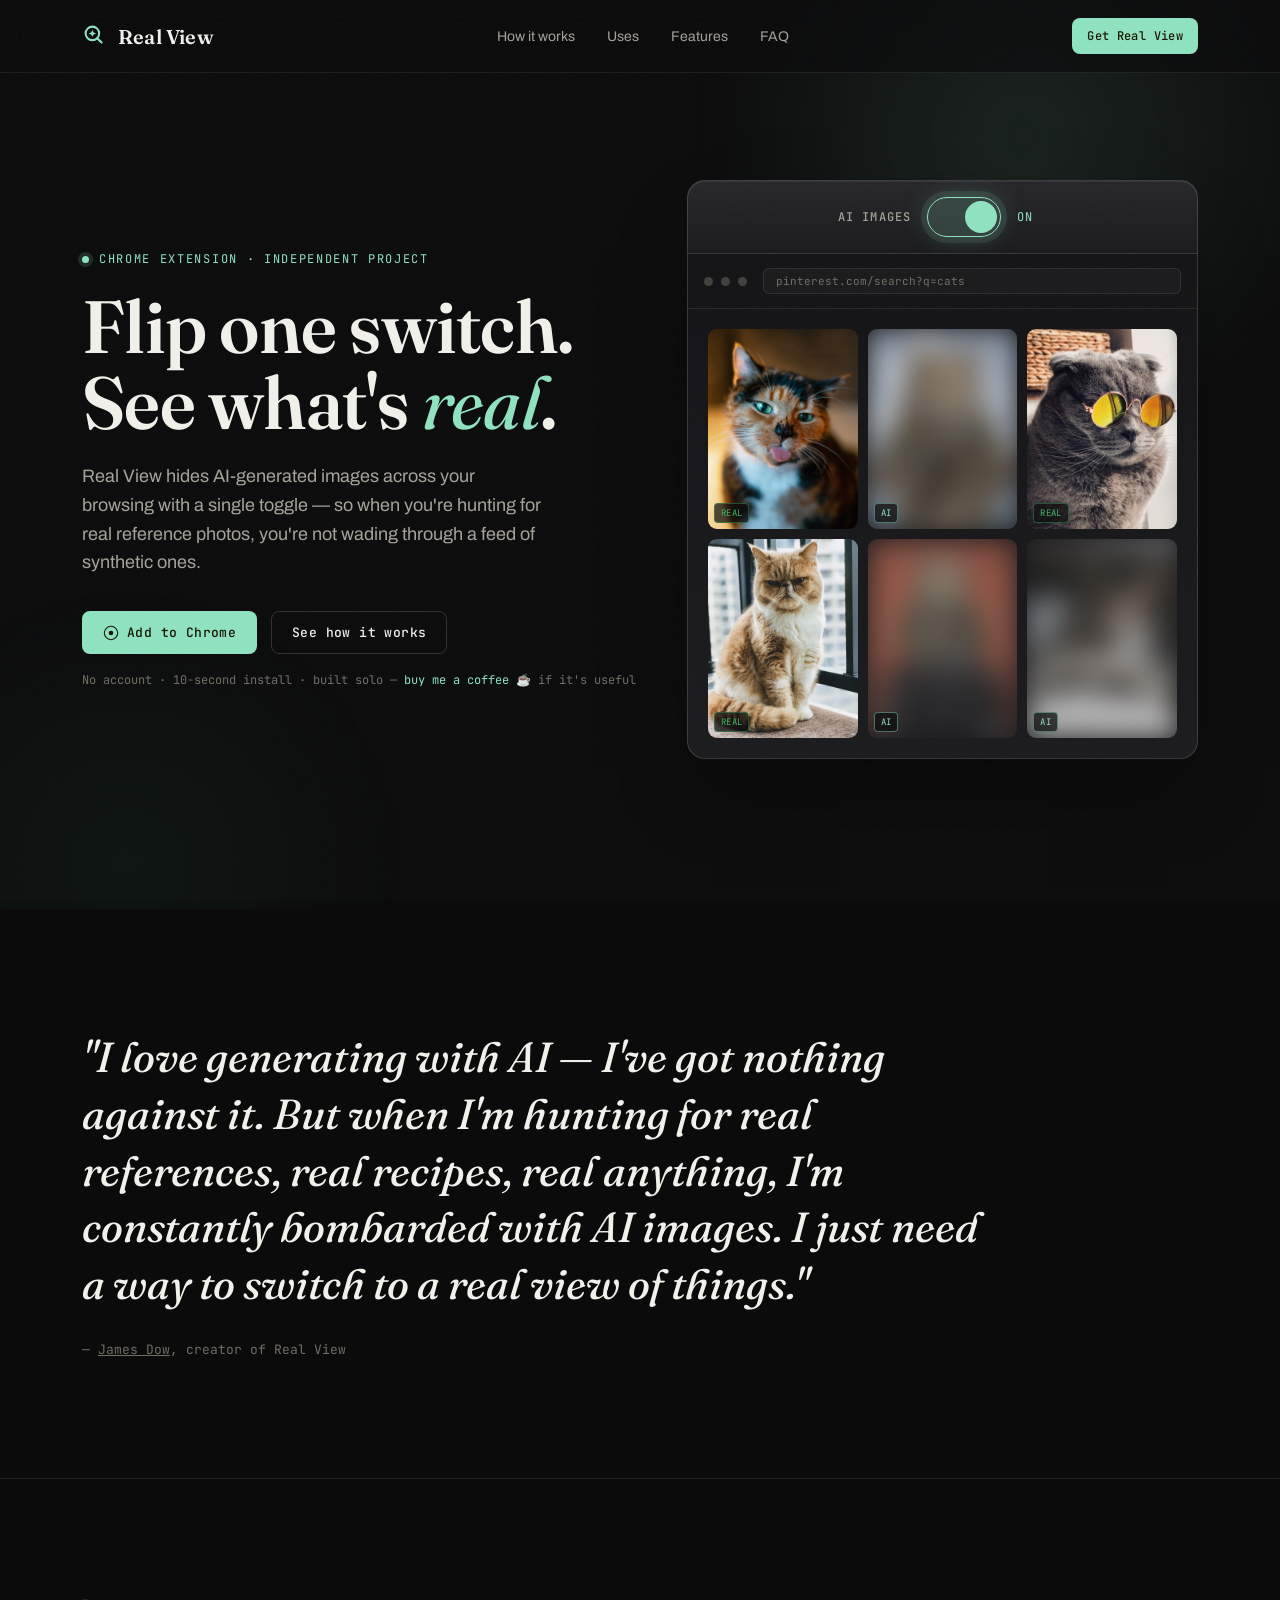
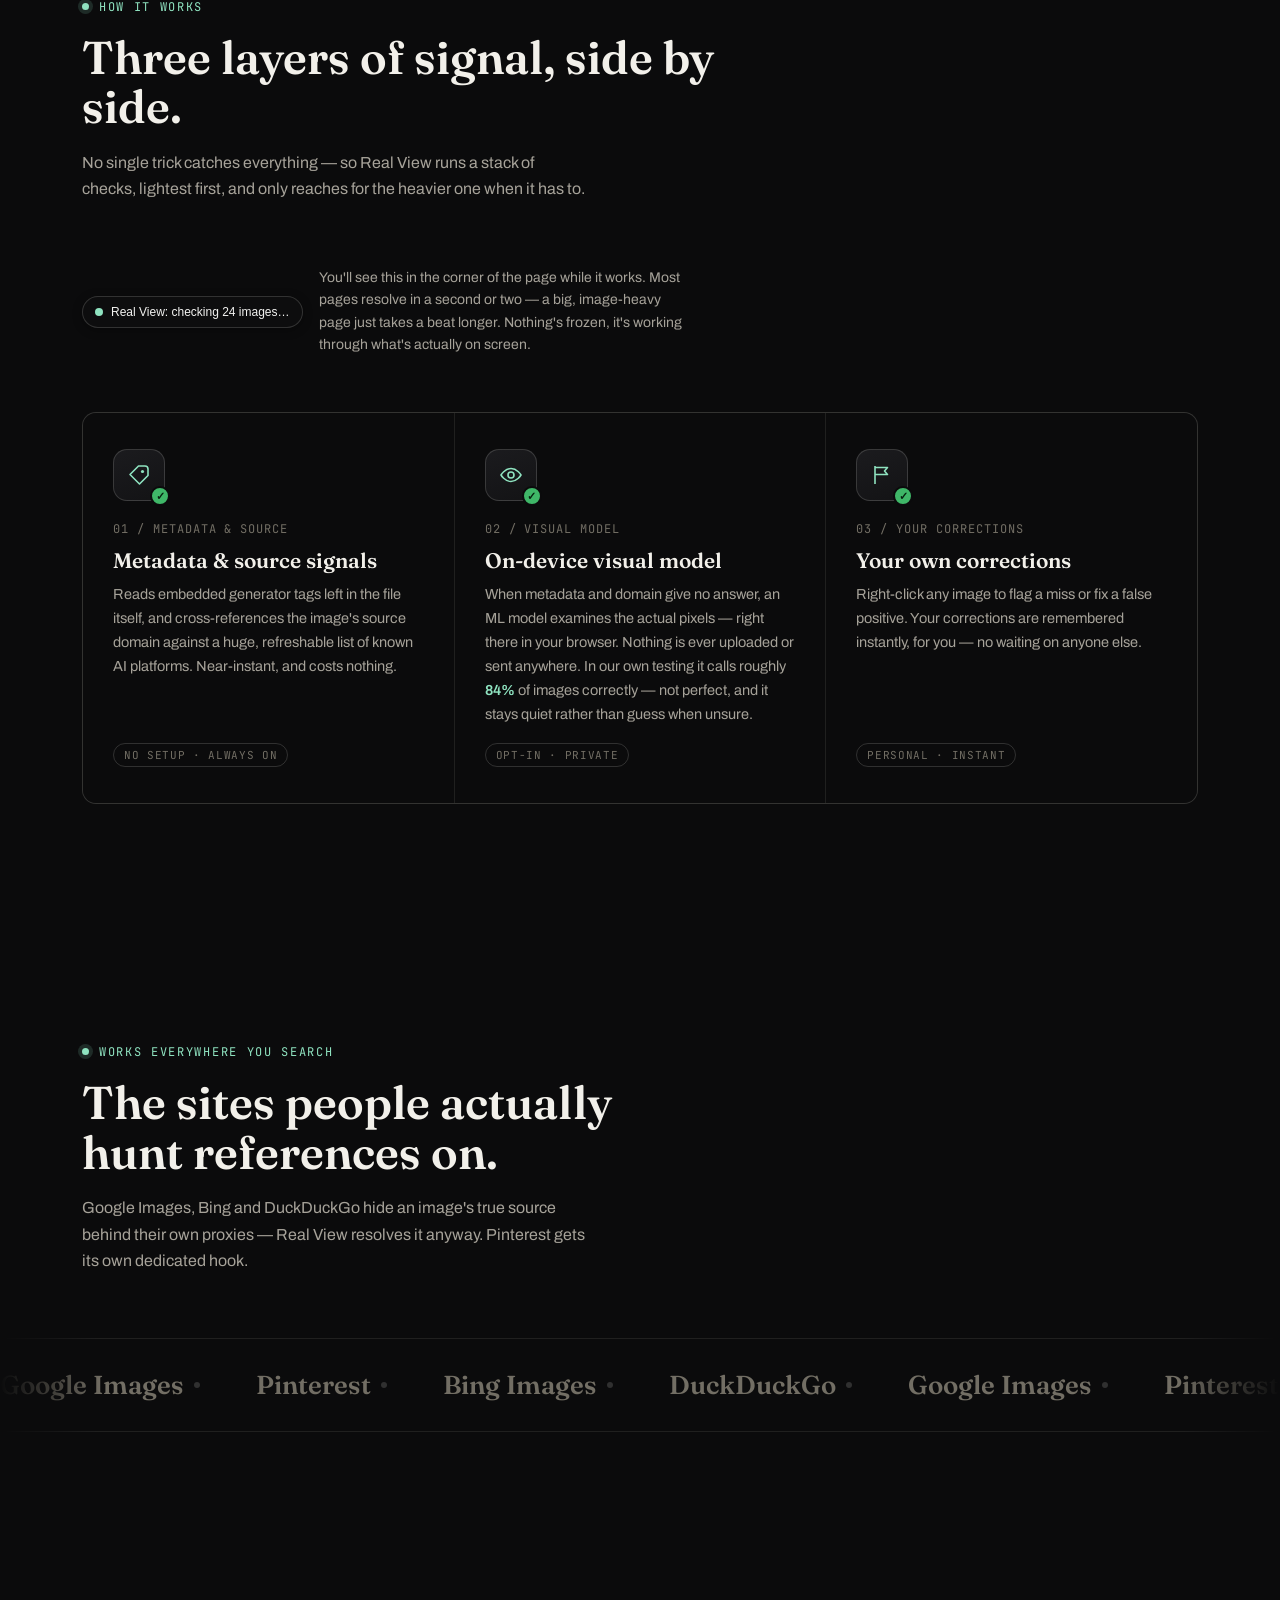
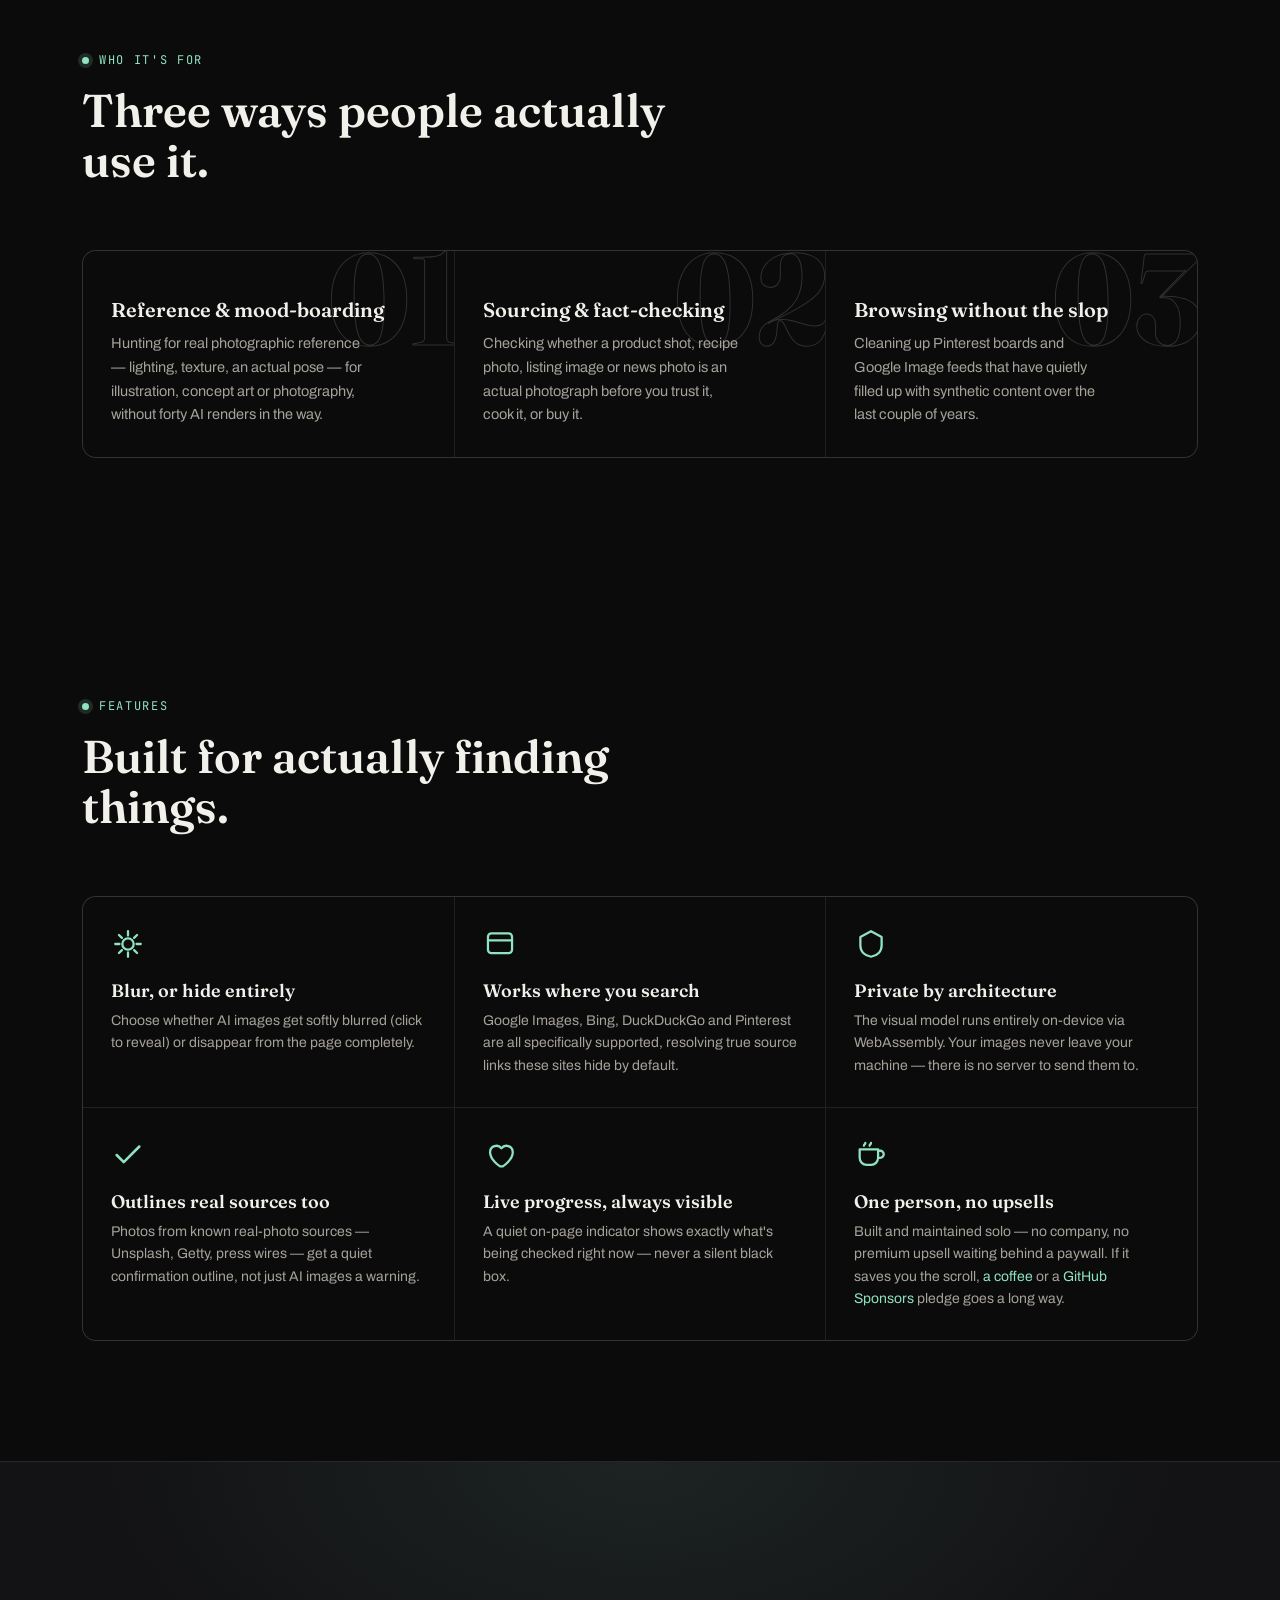
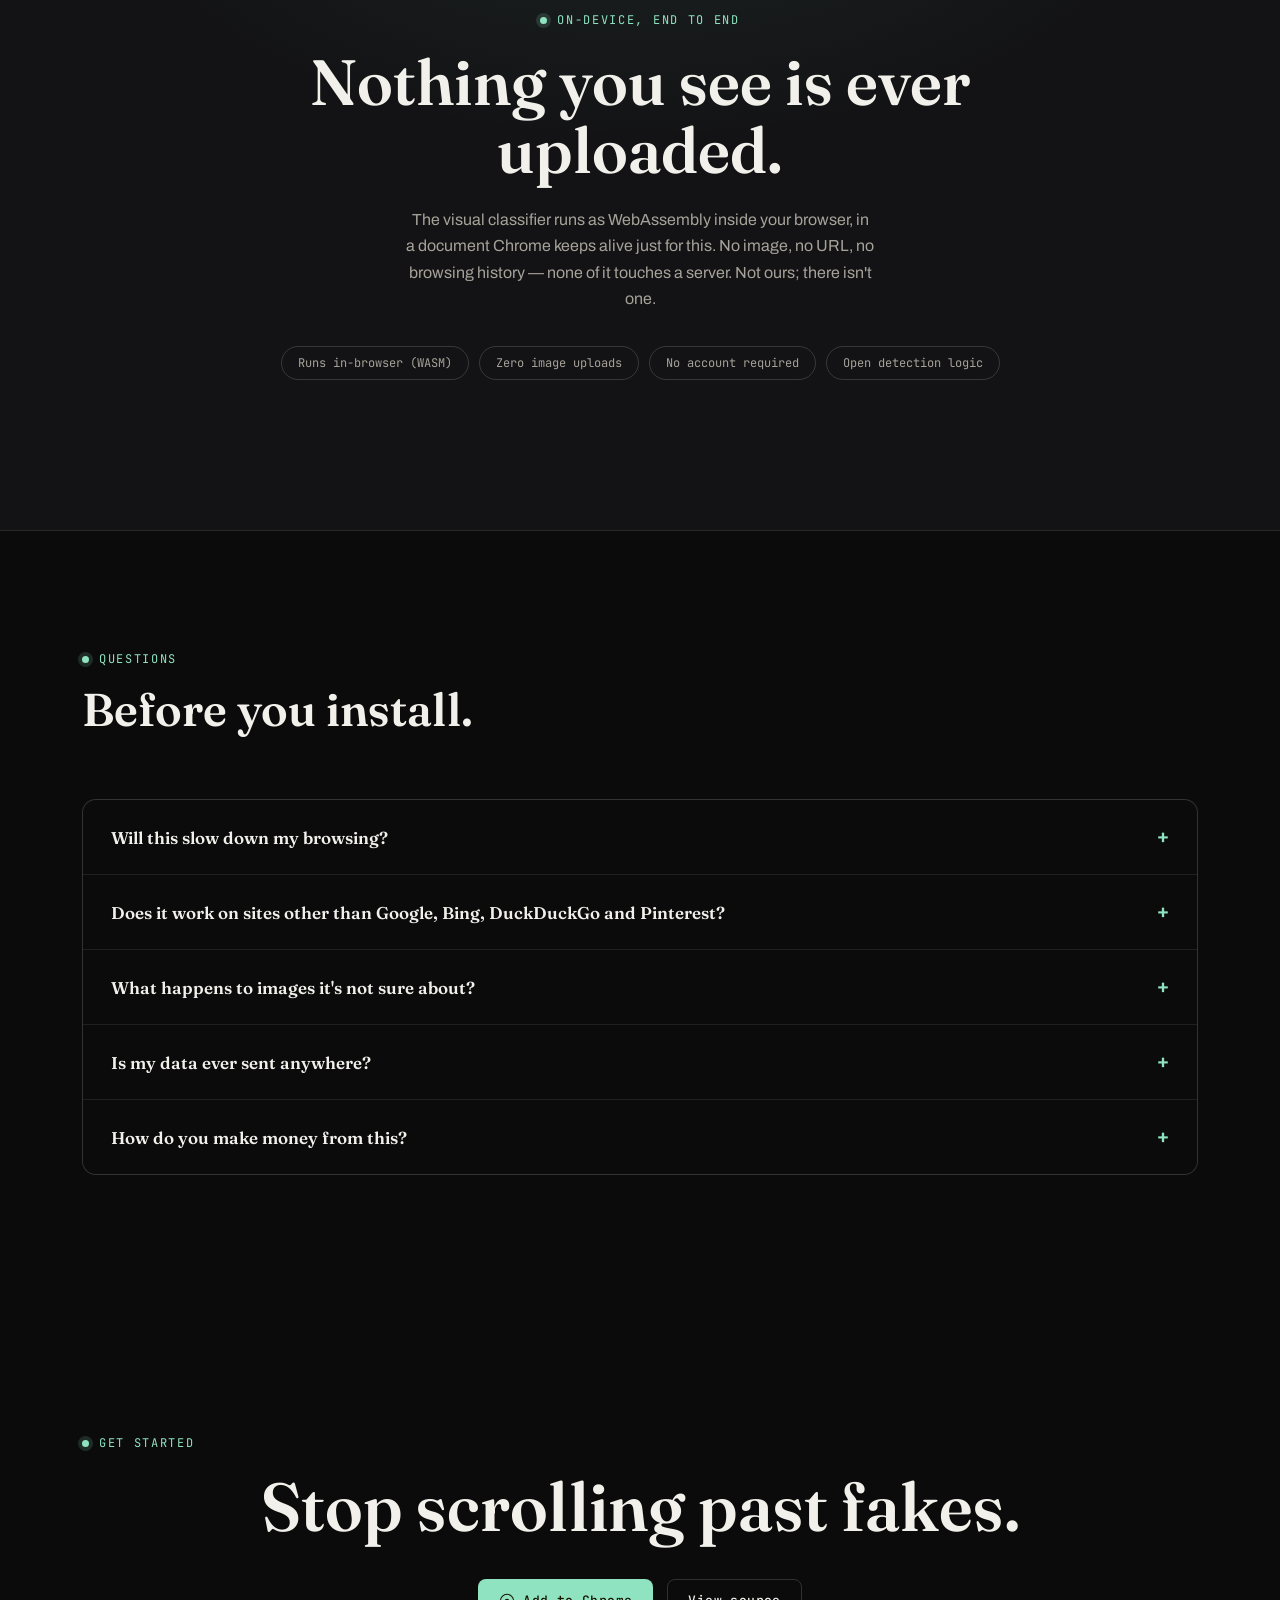
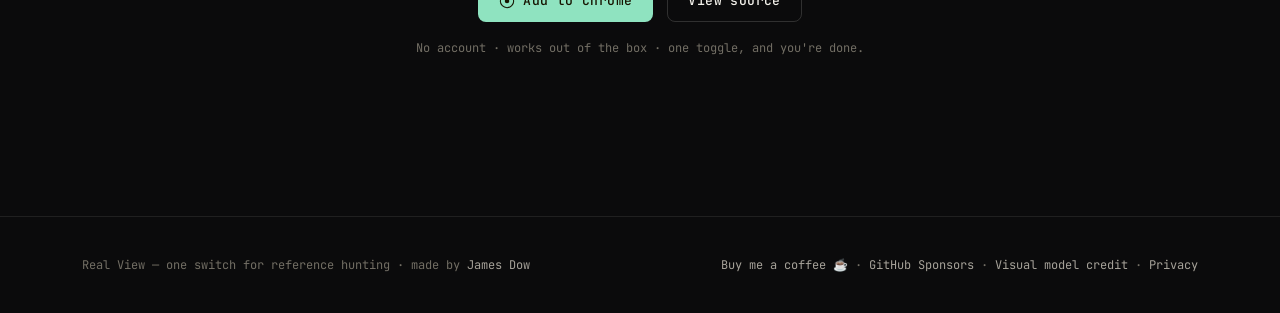
==== docs/index.html @ efbf8621 "Wire up the GitHub Sponsors link Replaces the 3 placeholder Sponsors links with https://github.com/s" ====
<!doctype html>
<html lang="en">
<head>
<meta charset="utf-8" />
<meta name="viewport" content="width=device-width, initial-scale=1" />
<title>Real View — hide AI-generated images, see what's real</title>
<meta name="description" content="Real View is a Chrome extension that hides AI-generated images across Google, Bing, DuckDuckGo and Pinterest with a single toggle. Block AI art, filter AI photos, find real reference images — private by design, nothing you see is ever uploaded." />
<link rel="icon" href="favicon.svg" type="image/svg+xml" />
<link rel="canonical" href="https://userealview.com/" />

<meta property="og:type" content="website" />
<meta property="og:url" content="https://userealview.com/" />
<meta property="og:title" content="Real View — hide AI-generated images, see what's real" />
<meta property="og:description" content="A Chrome extension that hides AI-generated images across Google, Bing, DuckDuckGo and Pinterest with a single toggle. Private by design — nothing you see is ever uploaded." />
<meta property="og:image" content="https://userealview.com/og-image.png" />
<meta property="og:image:width" content="1200" />
<meta property="og:image:height" content="630" />
<meta name="twitter:card" content="summary_large_image" />
<meta name="twitter:title" content="Real View — hide AI-generated images, see what's real" />
<meta name="twitter:description" content="A Chrome extension that hides AI-generated images across Google, Bing, DuckDuckGo and Pinterest with a single toggle. Private by design — nothing you see is ever uploaded." />
<meta name="twitter:image" content="https://userealview.com/og-image.png" />

<link rel="preconnect" href="https://fonts.googleapis.com">
<link rel="preconnect" href="https://fonts.gstatic.com" crossorigin>
<link href="https://fonts.googleapis.com/css2?family=Fraunces:ital,opsz,wght@0,9..144,300;0,9..144,450;0,9..144,600;0,9..144,680;1,9..144,450&family=JetBrains+Mono:wght@400;500;600&family=Archivo:wght@400;500;600;700;800&display=swap" rel="stylesheet">
<style>
  :root{
    --bg:#0b0b0c;
    --bg-1:#131315;
    --bg-2:#1b1b1e;
    --line:rgba(242,240,234,0.09);
    --line-strong:rgba(242,240,234,0.16);
    --fg:#f2f0ea;
    --fg-dim:#a6a299;
    --fg-faint:#726e64;
    --gold:#8FE3C0;
    --gold-deep:#5FBE99;
    --green:#3fb768;
    --serif:'Fraunces', ui-serif, Georgia, serif;
    --mono:'JetBrains Mono', ui-monospace, monospace;
    --sans:'Archivo', ui-sans-serif, sans-serif;
  }

  *{box-sizing:border-box;}
  html{scroll-behavior:smooth;}
  body{
    margin:0;
    background:var(--bg);
    color:var(--fg);
    font-family:var(--sans);
    -webkit-font-smoothing:antialiased;
    overflow-x:hidden;
  }

  /* film grain overlay — absolute (not fixed), no blend-mode: keeps compositing cheap
     and avoids a full-viewport fixed blend layer painting solid in some renderers. */
  body::before{
    content:"";
    position:absolute; top:0; left:0; right:0; height:100%;
    z-index:999;
    pointer-events:none;
    opacity:0.035;
    background-image:url("data:image/svg+xml,%3Csvg xmlns='http://www.w3.org/2000/svg' width='120' height='120'%3E%3Cfilter id='n'%3E%3CfeTurbulence type='fractalNoise' baseFrequency='0.9' numOctaves='2' stitchTiles='stitch'/%3E%3C/filter%3E%3Crect width='100%25' height='100%25' filter='url(%23n)'/%3E%3C/svg%3E");
  }

  a{color:inherit;}
  .wrap{max-width:1180px; margin:0 auto; padding:0 32px;}
  .eyebrow{
    font-family:var(--mono);
    font-size:12px;
    letter-spacing:0.14em;
    text-transform:uppercase;
    color:var(--gold);
    display:flex; align-items:center; gap:10px;
  }
  .eyebrow::before{
    content:"";
    width:7px; height:7px; border-radius:50%;
    background:var(--gold);
    box-shadow:0 0 0 4px rgba(143,227,192,0.15);
    animation:dot-pulse 2.2s ease-in-out infinite;
  }
  @keyframes dot-pulse{
    0%,100%{ box-shadow:0 0 0 4px rgba(143,227,192,0.15); }
    50%{ box-shadow:0 0 0 7px rgba(143,227,192,0.05); }
  }

  /* reveal-on-scroll, staggered via --d set per-child in JS */
  .reveal{
    opacity:0; transform:translateY(24px);
    transition:opacity 0.7s cubic-bezier(.16,.8,.24,1), transform 0.7s cubic-bezier(.16,.8,.24,1);
    transition-delay:calc(var(--d, 0) * 80ms);
  }
  .reveal.in{opacity:1; transform:translateY(0);}

  /* ---------- header ---------- */
  header{
    position:fixed; top:0; left:0; right:0; z-index:200;
    background:rgba(11,11,12,0.72);
    backdrop-filter:blur(14px) saturate(1.1);
    border-bottom:1px solid var(--line);
  }
  .nav{display:flex; align-items:center; justify-content:space-between; height:72px;}
  .brand{display:flex; align-items:center; gap:10px; font-family:var(--serif); font-weight:600; font-size:20px; letter-spacing:0.01em;}
  .brand .mark{width:26px; height:26px; display:block;}
  .navlinks{display:flex; align-items:center; gap:32px; font-size:14px; color:var(--fg-dim);}
  .navlinks a{text-decoration:none; transition:color 0.15s; position:relative;}
  .navlinks a::after{
    content:""; position:absolute; left:0; right:100%; bottom:-4px; height:1px; background:var(--gold);
    transition:right 0.2s ease;
  }
  .navlinks a:hover{color:var(--fg);}
  .navlinks a:hover::after{right:0;}
  .navlinks{display:none;}
  @media(min-width:900px){ .navlinks{display:flex;} }

  .btn{
    font-family:var(--mono);
    font-size:13px;
    letter-spacing:0.03em;
    font-weight:500;
    display:inline-flex; align-items:center; gap:8px;
    padding:12px 20px;
    border-radius:8px;
    text-decoration:none;
    cursor:pointer;
    border:1px solid transparent;
    transition:transform 0.15s ease, box-shadow 0.15s ease, background 0.15s ease;
  }
  .btn:active{transform:translateY(1px);}
  .btn-gold{ background:var(--gold); color:#171400; }
  .btn-gold:hover{ box-shadow:0 0 0 3px rgba(143,227,192,0.22); transform:translateY(-1px); }
  .btn-ghost{ border-color:var(--line-strong); color:var(--fg); }
  .btn-ghost:hover{ border-color:var(--gold); color:var(--gold); }
  .btn-sm{padding:9px 14px; font-size:12px;}

  /* ---------- hero ---------- */
  .hero{
    padding:180px 0 150px;
    position:relative;
    overflow:hidden;
  }
  .hero::before{
    content:"";
    position:absolute; top:-20%; right:-10%; width:60%; height:70%;
    background:radial-gradient(circle, rgba(143,227,192,0.10), transparent 65%);
    filter:blur(20px);
    animation:drift 16s ease-in-out infinite;
    pointer-events:none;
  }
  .hero::after{
    content:"";
    position:absolute; bottom:-25%; left:-15%; width:50%; height:60%;
    background:radial-gradient(circle, rgba(63,183,104,0.06), transparent 65%);
    filter:blur(20px);
    animation:drift 20s ease-in-out infinite reverse;
    pointer-events:none;
  }
  @keyframes drift{
    0%,100%{ transform:translate(0,0) scale(1); }
    50%{ transform:translate(-4%,3%) scale(1.08); }
  }
  .hero-grid{
    display:grid; grid-template-columns:1fr; gap:56px; align-items:start;
    position:relative; z-index:1;
  }
  @media(min-width:980px){ .hero-grid{grid-template-columns:1.05fr 0.95fr; gap:40px; align-items:center;} }

  h1.headline{
    font-family:var(--serif);
    font-weight:600;
    font-size:clamp(40px, 6vw, 74px);
    line-height:1.02;
    letter-spacing:-0.01em;
    margin:22px 0 22px;
  }
  h1.headline em{
    font-style:italic;
    font-weight:450;
    color:var(--gold);
    position:relative;
  }
  .lede{
    font-size:18px;
    line-height:1.6;
    color:var(--fg-dim);
    max-width:46ch;
    margin:0 0 34px;
  }
  .hero-ctas{display:flex; flex-wrap:wrap; gap:14px; align-items:center;}
  .hero-note{
    margin-top:18px;
    font-family:var(--mono);
    font-size:12px;
    color:var(--fg-faint);
  }
  .hero-note a{ color:var(--gold); text-decoration:none; }
  .hero-note a:hover{ text-decoration:underline; }

  /* ---------- interactive demo + master switch ---------- */
  /* One continuous physical object — switch console fused to the browser window below it,
     not a separate floating pill overlapping it. Same rounded-rect language, no seam. */
  .demo-stage{
    position:relative;
    border-radius:18px;
    box-shadow:0 40px 80px -30px rgba(0,0,0,0.6);
  }
  .switch-console{
    display:flex; align-items:center; justify-content:center; gap:16px;
    background:linear-gradient(180deg, #26262a, #1a1a1d);
    border:1px solid var(--line-strong);
    border-bottom:1px solid var(--line);
    border-radius:18px 18px 0 0;
    padding:16px 22px;
    box-shadow:inset 0 1px 0 rgba(255,255,255,0.07);
  }
  .switch-console-label{
    font-family:var(--mono); font-size:12px; letter-spacing:0.1em; color:var(--fg-dim); font-weight:500;
  }
  .switch-console-state{
    font-family:var(--mono); font-size:12px; letter-spacing:0.06em; color:var(--fg-faint); min-width:30px;
  }
  .switch-console.on .switch-console-state{ color:var(--gold); }

  .toggle-lg{
    --w:74px; --h:40px;
    width:var(--w); height:var(--h);
    border-radius:999px;
    background:var(--bg);
    border:1px solid var(--line-strong);
    position:relative;
    cursor:pointer;
    flex-shrink:0;
    transition:background 0.25s ease, border-color 0.25s ease, box-shadow 0.25s ease;
  }
  .toggle-lg::after{
    content:"";
    position:absolute; top:3px; left:3px;
    width:32px; height:32px; border-radius:50%;
    background:var(--fg-dim);
    transition:transform 0.32s cubic-bezier(.2,.8,.3,1.2), background 0.25s ease;
  }
  .toggle-lg.on{ background:rgba(143,227,192,0.18); border-color:var(--gold); box-shadow:0 0 0 6px rgba(143,227,192,0.1), 0 0 24px rgba(143,227,192,0.25); animation:switch-glow 2.4s ease-in-out infinite; }
  .toggle-lg.on::after{ transform:translateX(34px); background:var(--gold); }
  @keyframes switch-glow{
    0%,100%{ box-shadow:0 0 0 6px rgba(143,227,192,0.1), 0 0 24px rgba(143,227,192,0.25); }
    50%{ box-shadow:0 0 0 9px rgba(143,227,192,0.06), 0 0 34px rgba(143,227,192,0.4); }
  }

  .demo{
    position:relative;
    border-radius:0 0 18px 18px;
    background:linear-gradient(180deg, var(--bg-1), var(--bg-2));
    border:1px solid var(--line-strong);
    border-top:none;
    overflow:hidden;
  }
  .demo-chrome{
    display:flex; align-items:center; gap:8px;
    padding:14px 16px;
    border-bottom:1px solid var(--line);
  }
  .demo-dot{width:9px; height:9px; border-radius:50%; background:var(--fg-faint); opacity:0.5;}
  .demo-url{
    margin-left:8px;
    font-family:var(--mono);
    font-size:11px;
    color:var(--fg-faint);
    background:rgba(255,255,255,0.03);
    border:1px solid var(--line);
    padding:5px 12px;
    border-radius:6px;
    flex:1;
  }
  .demo-body{padding:20px;}
  .tile-grid{
    display:grid;
    grid-template-columns:repeat(3, 1fr);
    gap:10px;
  }
  .tile{
    position:relative;
    aspect-ratio:3/4;
    border-radius:9px;
    overflow:hidden;
  }
  .tile img, .tile .art{width:100%; height:100%; object-fit:cover; display:block; transition:filter 0.5s cubic-bezier(.2,.7,.3,1), saturate 0.5s;}
  .tile .badge{
    position:absolute; left:6px; bottom:6px;
    font-family:var(--mono); font-size:9px; letter-spacing:0.04em;
    padding:3px 6px; border-radius:4px;
    background:rgba(11,11,12,0.72);
    color:var(--green);
    border:1px solid rgba(63,183,104,0.4);
    opacity:0; transition:opacity 0.3s;
  }
  .tile[data-kind="ai"] .badge{
    color:var(--gold); border-color:rgba(143,227,192,0.45);
  }

  .demo.hide-on .tile[data-kind="ai"] .art{ filter:blur(14px) saturate(0.5); }
  .demo.hide-on .tile .badge{ opacity:1; }

  /* faux photo/art gradients — no external images needed */
  .art-real-1{background:radial-gradient(120% 140% at 20% 15%, #6b6154, #2a2620 60%, #17150f); }
  .art-real-2{background:radial-gradient(120% 140% at 80% 20%, #71685c, #322c22 55%, #18150f);}
  .art-real-3{background:radial-gradient(130% 140% at 30% 80%, #5c655f, #26302a 55%, #12160f);}
  .art-ai-1{background:conic-gradient(from 200deg at 40% 40%, #ff7dd8, #7b6bff, #57e0ff, #ff7dd8);}
  .art-ai-2{background:conic-gradient(from 60deg at 60% 30%, #ffd36b, #ff6b9e, #8a5bff, #ffd36b);}
  .art-ai-3{background:conic-gradient(from 320deg at 50% 60%, #63f2c9, #5b8dff, #d16bff, #63f2c9);}

  /* ---------- section shell ---------- */
  section{position:relative; padding:120px 0;}
  .section-head{max-width:640px; margin-bottom:64px;}
  .section-head h2{
    font-family:var(--serif);
    font-weight:600;
    font-size:clamp(30px, 4vw, 46px);
    line-height:1.08;
    margin:18px 0 0;
  }
  .section-head p{color:var(--fg-dim); font-size:16px; line-height:1.65; margin:18px 0 0; max-width:56ch;}

  /* ---------- HUD demo ---------- */
  .hud-demo{display:flex; align-items:center; gap:16px; flex-wrap:wrap; margin:0 0 56px;}
  .hud-chip{
    display:inline-flex; align-items:center; gap:8px;
    background:rgba(15,15,16,0.92); color:#f2f2f0;
    font:12px -apple-system, BlinkMacSystemFont, "Segoe UI", sans-serif;
    padding:8px 12px; border-radius:999px;
    box-shadow:0 2px 10px rgba(0,0,0,0.35);
    border:1px solid var(--line-strong);
    flex-shrink:0;
  }
  .hud-dot{
    width:8px; height:8px; border-radius:50%; background:var(--gold);
    animation:hud-dot-pulse 1s ease-in-out infinite;
  }
  @keyframes hud-dot-pulse{
    0%,100%{opacity:0.35; transform:scale(0.85);}
    50%{opacity:1; transform:scale(1.1);}
  }
  .hud-caption{color:var(--fg-dim); font-size:14px; line-height:1.6; max-width:46ch; margin:0;}

  /* ---------- problem statement ---------- */
  .statement{
    border-bottom:1px solid var(--line);
  }
  .statement blockquote{
    font-family:var(--serif);
    font-style:italic;
    font-weight:450;
    font-size:clamp(26px, 3.4vw, 42px);
    line-height:1.35;
    max-width:920px;
    margin:0;
  }
  .statement .attribution{
    margin-top:28px;
    font-family:var(--mono);
    font-size:13px;
    color:var(--fg-faint);
  }

  /* ---------- signal stack (horizontal) ---------- */
  .stack{
    display:grid; grid-template-columns:1fr; gap:1px;
    background:var(--line); border:1px solid var(--line); border-radius:14px; overflow:hidden;
  }
  @media(min-width:900px){ .stack{grid-template-columns:repeat(3,1fr);} }
  .stack-item{
    background:var(--bg);
    padding:36px 30px;
    display:flex; flex-direction:column; align-items:flex-start;
    transition:background 0.2s;
  }
  .stack-item:hover{ background:var(--bg-1); }
  .stack-icon{
    position:relative;
    width:52px; height:52px; border-radius:14px;
    background:linear-gradient(160deg, var(--bg-2), var(--bg-1));
    border:1px solid var(--line-strong);
    display:flex; align-items:center; justify-content:center;
    color:var(--gold);
    margin-bottom:20px;
  }
  .stack-check{
    position:absolute; bottom:-6px; right:-6px;
    width:20px; height:20px; border-radius:50%;
    background:var(--green); color:#06210f;
    display:flex; align-items:center; justify-content:center;
    border:2px solid var(--bg);
    font-size:11px; font-weight:700;
  }
  .stack-num{
    font-family:var(--mono);
    font-size:12px;
    color:var(--fg-faint);
    margin-bottom:10px;
    letter-spacing:0.08em;
  }
  .stack-item h3{
    font-family:var(--serif); font-weight:600; font-size:21px; margin:0 0 10px;
  }
  .stack-item p{color:var(--fg-dim); font-size:14.5px; line-height:1.65; margin:0; flex:1;}
  .stack-item p strong{color:var(--gold); font-weight:600;}
  .stack-tag{
    display:inline-block; margin-top:16px;
    font-family:var(--mono); font-size:11px; letter-spacing:0.06em; text-transform:uppercase;
    color:var(--fg-faint); border:1px solid var(--line-strong); border-radius:999px; padding:4px 10px;
  }

  /* ---------- works-on marquee ---------- */
  .works-on{ padding-bottom:100px; }
  .marquee{
    overflow:hidden;
    -webkit-mask-image:linear-gradient(90deg, transparent, #000 8%, #000 92%, transparent);
    mask-image:linear-gradient(90deg, transparent, #000 8%, #000 92%, transparent);
    border-top:1px solid var(--line); border-bottom:1px solid var(--line);
    padding:30px 0;
  }
  .marquee-track{
    display:flex; align-items:center; gap:56px;
    width:max-content;
    animation:marquee 22s linear infinite;
  }
  .marquee:hover .marquee-track{ animation-play-state:paused; }
  @keyframes marquee{
    from{ transform:translateX(0); }
    to{ transform:translateX(-50%); }
  }
  .logo-chip{
    font-family:var(--serif); font-weight:600; font-size:26px; color:var(--fg-faint);
    display:flex; align-items:center; gap:10px; white-space:nowrap;
    transition:color 0.2s;
  }
  .logo-chip:hover{ color:var(--gold); }
  .logo-chip .dot{width:6px; height:6px; border-radius:50%; background:var(--line-strong);}

  /* ---------- use cases ---------- */
  .usecase-grid{
    display:grid; grid-template-columns:1fr; gap:1px;
    background:var(--line); border:1px solid var(--line); border-radius:14px; overflow:hidden;
  }
  @media(min-width:860px){ .usecase-grid{grid-template-columns:repeat(3,1fr);} }
  .usecase{
    position:relative;
    background:var(--bg);
    padding:38px 28px 30px;
    overflow:hidden;
    transition:background 0.2s;
  }
  .usecase:hover{ background:var(--bg-1); }
  .usecase-num{
    position:absolute; top:-18px; right:-6px;
    font-family:var(--serif); font-weight:680; font-size:130px; line-height:1;
    color:transparent;
    -webkit-text-stroke:1px var(--line-strong);
    pointer-events:none;
    user-select:none;
  }
  .usecase h3{
    font-family:var(--serif); font-weight:600; font-size:20px; margin:8px 0 10px; position:relative;
  }
  .usecase p{ color:var(--fg-dim); font-size:14.5px; line-height:1.65; margin:0; position:relative; max-width:32ch;}

  /* ---------- features ---------- */
  .feature-grid{
    display:grid; grid-template-columns:repeat(1, 1fr); gap:1px;
    background:var(--line); border:1px solid var(--line); border-radius:14px; overflow:hidden;
  }
  @media(min-width:720px){ .feature-grid{grid-template-columns:repeat(2, 1fr);} }
  @media(min-width:1080px){ .feature-grid{grid-template-columns:repeat(3, 1fr);} }
  .feature{
    background:var(--bg); padding:30px 28px; min-height:190px;
    display:flex; flex-direction:column; justify-content:flex-start;
    transition:background 0.2s, transform 0.2s;
  }
  .feature:hover{background:var(--bg-1); transform:translateY(-2px);}
  .feature .ficon{
    width:34px; height:34px; margin-bottom:18px;
    color:var(--gold);
  }
  .feature h4{font-family:var(--serif); font-size:18px; font-weight:600; margin:0 0 8px;}
  .feature p{color:var(--fg-dim); font-size:14px; line-height:1.6; margin:0;}
  .feature p a{color:var(--gold); text-decoration:none;}
  .feature p a:hover{text-decoration:underline;}

  /* ---------- privacy statement ---------- */
  .privacy{
    text-align:center;
    padding:150px 0;
    position:relative;
    overflow:hidden;
    background:var(--bg-1);
    border-top:1px solid var(--line); border-bottom:1px solid var(--line);
  }
  .privacy::before{
    content:"";
    position:absolute; inset:0;
    background:radial-gradient(60% 60% at 50% 0%, rgba(143,227,192,0.08), transparent 70%);
    animation:pulse-bg 6s ease-in-out infinite;
  }
  @keyframes pulse-bg{
    0%,100%{ opacity:1; } 50%{ opacity:0.55; }
  }
  .privacy .wrap{ position:relative; z-index:1; }
  .privacy h2{
    font-family:var(--serif); font-weight:600;
    font-size:clamp(32px, 5.5vw, 64px);
    line-height:1.05; margin:20px auto 0; max-width:16ch;
  }
  .privacy p{color:var(--fg-dim); font-size:16px; max-width:52ch; margin:24px auto 0; line-height:1.65;}
  .privacy .eyebrow{justify-content:center;}

  /* ---------- pills row ---------- */
  .pillrow{display:flex; flex-wrap:wrap; gap:10px; justify-content:center; margin-top:34px;}
  .pill{
    font-family:var(--mono); font-size:12px; color:var(--fg-dim);
    border:1px solid var(--line-strong); border-radius:999px; padding:8px 16px;
    transition:border-color 0.2s, color 0.2s;
  }
  .pill:hover{ border-color:var(--gold); color:var(--gold); }

  /* ---------- FAQ ---------- */
  .faq-list{ display:flex; flex-direction:column; gap:1px; background:var(--line); border:1px solid var(--line); border-radius:14px; overflow:hidden; }
  .faq-item{ background:var(--bg); }
  .faq-item summary{
    padding:24px 28px;
    font-family:var(--serif); font-weight:600; font-size:17px;
    cursor:pointer;
    display:flex; align-items:center; justify-content:space-between; gap:20px;
    list-style:none;
  }
  .faq-item summary::-webkit-details-marker{ display:none; }
  .faq-item summary::after{
    content:"+";
    font-family:var(--mono); font-size:20px; color:var(--gold); flex-shrink:0;
    transition:transform 0.25s ease;
  }
  .faq-item[open] summary::after{ transform:rotate(45deg); }
  .faq-item summary:hover{ color:var(--gold); }
  .faq-item .faq-body{ padding:0 28px 26px; color:var(--fg-dim); font-size:14.5px; line-height:1.7; max-width:64ch; }
  .faq-item .faq-body a{ color:var(--gold); text-decoration:none; }
  .faq-item .faq-body a:hover{ text-decoration:underline; }

  /* ---------- final cta ---------- */
  .final{
    text-align:center;
    padding:140px 0 160px;
    position:relative;
  }
  .final h2{
    font-family:var(--serif); font-weight:600;
    font-size:clamp(34px, 6vw, 68px); line-height:1.03; margin:20px auto 0; max-width:18ch;
  }
  .final .hero-ctas{justify-content:center; margin-top:38px;}
  .final .hero-note{text-align:center;}

  footer{
    border-top:1px solid var(--line);
    padding:40px 0;
  }
  .foot-row{
    display:flex; flex-wrap:wrap; gap:16px; align-items:center; justify-content:space-between;
    font-family:var(--mono); font-size:12px; color:var(--fg-faint);
  }
  .foot-row a{color:var(--fg-dim); text-decoration:none;}
  .foot-row a:hover{color:var(--gold);}

  ::selection{background:var(--gold); color:#171400;}
</style>
</head>
<body>

<header>
  <div class="wrap nav">
    <div class="brand">
      <svg class="mark" viewBox="0 0 100 100" xmlns="http://www.w3.org/2000/svg">
        <line x1="58.38" y1="58.38" x2="75.35" y2="75.35" stroke="#8FE3C0" stroke-width="8" stroke-linecap="round"/>
        <circle cx="40" cy="40" r="26" fill="none" stroke="#8FE3C0" stroke-width="8"/>
        <path d="M 40,25 C 41.5,34.5 45.5,38.5 55,40 C 45.5,41.5 41.5,45.5 40,55 C 38.5,45.5 34.5,41.5 25,40 C 34.5,38.5 38.5,34.5 40,25 Z" fill="#8FE3C0"/>
      </svg>
      Real View
    </div>
    <nav class="navlinks">
      <a href="#how">How it works</a>
      <a href="#uses">Uses</a>
      <a href="#features">Features</a>
      <a href="#faq">FAQ</a>
    </nav>
    <a class="btn btn-gold btn-sm" href="#get">Get Real View</a>
  </div>
</header>

<section class="hero">
  <div class="wrap hero-grid">
    <div>
      <span class="eyebrow">CHROME EXTENSION · INDEPENDENT PROJECT</span>
      <h1 class="headline">Flip one switch.<br>See what's <em>real</em>.</h1>
      <p class="lede">Real View hides AI-generated images across your browsing with a single toggle — so when you're hunting for real reference photos, you're not wading through a feed of synthetic ones.</p>
      <div class="hero-ctas">
        <a class="btn btn-gold" href="#get">
          <svg width="16" height="16" viewBox="0 0 24 24" fill="none"><path d="M12 2a10 10 0 100 20 10 10 0 000-20z" stroke="#171400" stroke-width="1.6"/><circle cx="12" cy="12" r="3.4" fill="#171400"/></svg>
          Add to Chrome
        </a>
        <a class="btn btn-ghost" href="#how">See how it works</a>
      </div>
      <div class="hero-note">No account · 10-second install · built solo — <a href="https://buymeacoffee.com/jamesdow" id="coffeeLinkHero" target="_blank" rel="noopener">buy me a coffee ☕</a> if it's useful</div>
    </div>

    <div class="demo-stage">
      <div class="switch-console" id="console">
        <span class="switch-console-label">AI IMAGES</span>
        <div class="toggle-lg" id="toggle" role="switch" aria-checked="false" aria-label="AI images" tabindex="0"></div>
        <span class="switch-console-state" id="switchState">OFF</span>
      </div>
      <div class="demo" id="demo">
        <div class="demo-chrome">
          <span class="demo-dot"></span><span class="demo-dot"></span><span class="demo-dot"></span>
          <span class="demo-url">pinterest.com/search?q=cats</span>
        </div>
        <div class="demo-body">
          <div class="tile-grid">
            <div class="tile" data-kind="real"><img class="art" src="images/cat-real-1.jpg" alt="Real photo of a cat"><span class="badge">REAL</span></div>
            <div class="tile" data-kind="ai"><img class="art" src="images/cat-ai-1.jpg" alt="AI-generated image of a cat"><span class="badge">AI</span></div>
            <div class="tile" data-kind="real"><img class="art" src="images/cat-real-3.jpg" alt="Real photo of a cat"><span class="badge">REAL</span></div>
            <div class="tile" data-kind="real"><img class="art" src="images/cat-real-2.jpg" alt="Real photo of a cat"><span class="badge">REAL</span></div>
            <div class="tile" data-kind="ai"><img class="art" src="images/cat-ai-2.jpg" alt="AI-generated image of a cat"><span class="badge">AI</span></div>
            <div class="tile" data-kind="ai"><img class="art" src="images/cat-ai-3.jpg" alt="AI-generated image of a cat"><span class="badge">AI</span></div>
          </div>
        </div>
      </div>
    </div>
  </div>
</section>

<section class="statement">
  <div class="wrap reveal">
    <blockquote>"I love generating with AI — I've got nothing against it. But when I'm hunting for real references, real recipes, real anything, I'm constantly bombarded with AI images. I just need a way to switch to a real view of things."</blockquote>
    <div class="attribution">— <a href="https://www.linkedin.com/in/jamesscdow/" target="_blank" rel="noopener">James Dow</a>, creator of Real View</div>
  </div>
</section>

<section id="how">
  <div class="wrap">
    <div class="section-head reveal">
      <span class="eyebrow">HOW IT WORKS</span>
      <h2>Three layers of signal, side by side.</h2>
      <p>No single trick catches everything — so Real View runs a stack of checks, lightest first, and only reaches for the heavier one when it has to.</p>
    </div>

    <div class="hud-demo reveal">
      <span class="hud-chip"><span class="hud-dot"></span>Real View: checking 24 images…</span>
      <p class="hud-caption">You'll see this in the corner of the page while it works. Most pages resolve in a second or two — a big, image-heavy page just takes a beat longer. Nothing's frozen, it's working through what's actually on screen.</p>
    </div>

    <div class="stack" id="stackGroup">
      <div class="stack-item reveal">
        <div class="stack-icon">
          <svg width="24" height="24" viewBox="0 0 24 24" fill="none"><path d="M3 11.5L11.5 3H18a3 3 0 013 3v6.5L12.5 21 3 11.5z" stroke="currentColor" stroke-width="1.6" stroke-linejoin="round"/><circle cx="15.5" cy="8.5" r="1.6" fill="currentColor"/></svg>
          <span class="stack-check">✓</span>
        </div>
        <div class="stack-num">01 / METADATA &amp; SOURCE</div>
        <h3>Metadata &amp; source signals</h3>
        <p>Reads embedded generator tags left in the file itself, and cross-references the image's source domain against a huge, refreshable list of known AI platforms. Near-instant, and costs nothing.</p>
        <span class="stack-tag">no setup · always on</span>
      </div>
      <div class="stack-item reveal">
        <div class="stack-icon">
          <svg width="24" height="24" viewBox="0 0 24 24" fill="none"><path d="M2 12s3.8-6.5 10-6.5S22 12 22 12s-3.8 6.5-10 6.5S2 12 2 12z" stroke="currentColor" stroke-width="1.6" stroke-linejoin="round"/><circle cx="12" cy="12" r="3" stroke="currentColor" stroke-width="1.6"/></svg>
          <span class="stack-check">✓</span>
        </div>
        <div class="stack-num">02 / VISUAL MODEL</div>
        <h3>On-device visual model</h3>
        <p>When metadata and domain give no answer, an ML model examines the actual pixels — right there in your browser. Nothing is ever uploaded or sent anywhere. In our own testing it calls roughly <strong>84%</strong> of images correctly — not perfect, and it stays quiet rather than guess when unsure.</p>
        <span class="stack-tag">opt-in · private</span>
      </div>
      <div class="stack-item reveal">
        <div class="stack-icon">
          <svg width="24" height="24" viewBox="0 0 24 24" fill="none"><path d="M5 3v18M5 4.5h12.5l-3 3.5 3 3.5H5" stroke="currentColor" stroke-width="1.6" stroke-linejoin="round"/></svg>
          <span class="stack-check">✓</span>
        </div>
        <div class="stack-num">03 / YOUR CORRECTIONS</div>
        <h3>Your own corrections</h3>
        <p>Right-click any image to flag a miss or fix a false positive. Your corrections are remembered instantly, for you — no waiting on anyone else.</p>
        <span class="stack-tag">personal · instant</span>
      </div>
    </div>
  </div>
</section>

<section class="works-on">
  <div class="wrap">
    <div class="section-head reveal">
      <span class="eyebrow">WORKS EVERYWHERE YOU SEARCH</span>
      <h2>The sites people actually hunt references on.</h2>
      <p>Google Images, Bing and DuckDuckGo hide an image's true source behind their own proxies — Real View resolves it anyway. Pinterest gets its own dedicated hook.</p>
    </div>
  </div>
  <div class="marquee">
    <div class="marquee-track">
      <span class="logo-chip">Google Images<span class="dot"></span></span>
      <span class="logo-chip">Pinterest<span class="dot"></span></span>
      <span class="logo-chip">Bing Images<span class="dot"></span></span>
      <span class="logo-chip">DuckDuckGo<span class="dot"></span></span>
      <span class="logo-chip">Google Images<span class="dot"></span></span>
      <span class="logo-chip">Pinterest<span class="dot"></span></span>
      <span class="logo-chip">Bing Images<span class="dot"></span></span>
      <span class="logo-chip">DuckDuckGo<span class="dot"></span></span>
    </div>
  </div>
</section>

<section id="uses">
  <div class="wrap">
    <div class="section-head reveal">
      <span class="eyebrow">WHO IT'S FOR</span>
      <h2>Three ways people actually use it.</h2>
    </div>

    <div class="usecase-grid" id="usecaseGroup">
      <div class="usecase reveal">
        <span class="usecase-num">01</span>
        <h3>Reference &amp; mood-boarding</h3>
        <p>Hunting for real photographic reference — lighting, texture, an actual pose — for illustration, concept art or photography, without forty AI renders in the way.</p>
      </div>
      <div class="usecase reveal">
        <span class="usecase-num">02</span>
        <h3>Sourcing &amp; fact-checking</h3>
        <p>Checking whether a product shot, recipe photo, listing image or news photo is an actual photograph before you trust it, cook it, or buy it.</p>
      </div>
      <div class="usecase reveal">
        <span class="usecase-num">03</span>
        <h3>Browsing without the slop</h3>
        <p>Cleaning up Pinterest boards and Google Image feeds that have quietly filled up with synthetic content over the last couple of years.</p>
      </div>
    </div>
  </div>
</section>

<section id="features">
  <div class="wrap">
    <div class="section-head reveal">
      <span class="eyebrow">FEATURES</span>
      <h2>Built for actually finding things.</h2>
    </div>

    <div class="feature-grid" id="featureGroup">
      <div class="feature reveal">
        <svg class="ficon" viewBox="0 0 24 24" fill="none"><path d="M12 3v3M12 18v3M3 12h3M18 12h3M5.6 5.6l2.1 2.1M16.3 16.3l2.1 2.1M5.6 18.4l2.1-2.1M16.3 7.7l2.1-2.1" stroke="currentColor" stroke-width="1.6" stroke-linecap="round"/><circle cx="12" cy="12" r="4" stroke="currentColor" stroke-width="1.6"/></svg>
        <h4>Blur, or hide entirely</h4>
        <p>Choose whether AI images get softly blurred (click to reveal) or disappear from the page completely.</p>
      </div>
      <div class="feature reveal">
        <svg class="ficon" viewBox="0 0 24 24" fill="none"><rect x="3.5" y="4.5" width="17" height="14" rx="2.5" stroke="currentColor" stroke-width="1.6"/><path d="M3.5 9.5h17" stroke="currentColor" stroke-width="1.6"/></svg>
        <h4>Works where you search</h4>
        <p>Google Images, Bing, DuckDuckGo and Pinterest are all specifically supported, resolving true source links these sites hide by default.</p>
      </div>
      <div class="feature reveal">
        <svg class="ficon" viewBox="0 0 24 24" fill="none"><path d="M12 3l7.5 4v6c0 4.2-3 7.2-7.5 8-4.5-.8-7.5-3.8-7.5-8V7l7.5-4z" stroke="currentColor" stroke-width="1.6" stroke-linejoin="round"/></svg>
        <h4>Private by architecture</h4>
        <p>The visual model runs entirely on-device via WebAssembly. Your images never leave your machine — there is no server to send them to.</p>
      </div>
      <div class="feature reveal">
        <svg class="ficon" viewBox="0 0 24 24" fill="none"><path d="M4 12l5 5L20 6" stroke="currentColor" stroke-width="1.8" stroke-linecap="round" stroke-linejoin="round"/></svg>
        <h4>Outlines real sources too</h4>
        <p>Photos from known real-photo sources — Unsplash, Getty, press wires — get a quiet confirmation outline, not just AI images a warning.</p>
      </div>
      <div class="feature reveal">
        <svg class="ficon" viewBox="0 0 24 24" fill="none"><path d="M12 20s-7-4.5-7-10a4.5 4.5 0 018-2.8A4.5 4.5 0 0121 10c0 5.5-7 10-7 10z" stroke="currentColor" stroke-width="1.6" stroke-linejoin="round"/></svg>
        <h4>Live progress, always visible</h4>
        <p>A quiet on-page indicator shows exactly what's being checked right now — never a silent black box.</p>
      </div>
      <div class="feature reveal">
        <svg class="ficon" viewBox="0 0 24 24" fill="none"><path d="M4 8h13v6a5 5 0 01-5 5H9a5 5 0 01-5-5V8z" stroke="currentColor" stroke-width="1.6" stroke-linejoin="round"/><path d="M17 9h1.5a2.5 2.5 0 010 5H17" stroke="currentColor" stroke-width="1.6"/><path d="M8 3.5c0 1-1 1-1 2M12 3.5c0 1-1 1-1 2" stroke="currentColor" stroke-width="1.6" stroke-linecap="round"/></svg>
        <h4>One person, no upsells</h4>
        <p>Built and maintained solo — no company, no premium upsell waiting behind a paywall. If it saves you the scroll, <a href="https://buymeacoffee.com/jamesdow" id="coffeeLinkFeature" target="_blank" rel="noopener">a coffee</a> or a <a href="https://github.com/sponsors/jamesdow" id="sponsorLinkFeature" target="_blank" rel="noopener">GitHub Sponsors</a> pledge goes a long way.</p>
      </div>
    </div>
  </div>
</section>

<section class="privacy" id="privacy">
  <div class="wrap reveal">
    <span class="eyebrow">ON-DEVICE, END TO END</span>
    <h2>Nothing you see is ever uploaded.</h2>
    <p>The visual classifier runs as WebAssembly inside your browser, in a document Chrome keeps alive just for this. No image, no URL, no browsing history — none of it touches a server. Not ours; there isn't one.</p>
    <div class="pillrow">
      <span class="pill">Runs in-browser (WASM)</span>
      <span class="pill">Zero image uploads</span>
      <span class="pill">No account required</span>
      <span class="pill">Open detection logic</span>
    </div>
  </div>
</section>

<section id="faq">
  <div class="wrap">
    <div class="section-head reveal">
      <span class="eyebrow">QUESTIONS</span>
      <h2>Before you install.</h2>
    </div>
    <div class="faq-list" id="faqGroup">
      <details class="faq-item reveal">
        <summary>Will this slow down my browsing?</summary>
        <div class="faq-body">No. Metadata and domain checks are near-instant. The optional visual model only ever runs on images actually visible on your screen, a couple at a time — never a whole page's backlog at once.</div>
      </details>
      <details class="faq-item reveal">
        <summary>Does it work on sites other than Google, Bing, DuckDuckGo and Pinterest?</summary>
        <div class="faq-body">Yes — those four get dedicated source-resolution because they hide an image's real origin behind a proxy. Every other site still gets metadata and domain-list detection out of the box.</div>
      </details>
      <details class="faq-item reveal">
        <summary>What happens to images it's not sure about?</summary>
        <div class="faq-body">It leaves them alone. An inconclusive image is shown exactly as normal — Real View never guesses.</div>
      </details>
      <details class="faq-item reveal">
        <summary>Is my data ever sent anywhere?</summary>
        <div class="faq-body">No. The visual model runs entirely on-device via WebAssembly. There's no server component to send anything to, even if we wanted to.</div>
      </details>
      <details class="faq-item reveal">
        <summary>How do you make money from this?</summary>
        <div class="faq-body">I don't, really — Real View is an independent, one-person project, not a business. If it saves you the scroll, you're welcome to <a href="https://buymeacoffee.com/jamesdow" id="coffeeLinkFaq" target="_blank" rel="noopener">buy me a coffee</a> or back it on <a href="https://github.com/sponsors/jamesdow" id="sponsorLinkFaq" target="_blank" rel="noopener">GitHub Sponsors</a>. No account, no catch, no upsell hiding behind it.</div>
      </details>
    </div>
  </div>
</section>

<section class="final" id="get">
  <div class="wrap reveal">
    <span class="eyebrow">GET STARTED</span>
    <h2>Stop scrolling past fakes.</h2>
    <div class="hero-ctas">
      <a class="btn btn-gold" href="#">
        <svg width="16" height="16" viewBox="0 0 24 24" fill="none"><path d="M12 2a10 10 0 100 20 10 10 0 000-20z" stroke="#171400" stroke-width="1.6"/><circle cx="12" cy="12" r="3.4" fill="#171400"/></svg>
        Add to Chrome
      </a>
      <a class="btn btn-ghost" href="https://github.com/jamesdow/real-view-extension" target="_blank" rel="noopener">View source</a>
    </div>
    <div class="hero-note">No account · works out of the box · one toggle, and you're done.</div>
  </div>
</section>

<footer>
  <div class="wrap foot-row">
    <span>Real View — one switch for reference hunting · made by <a href="https://www.linkedin.com/in/jamesscdow/" target="_blank" rel="noopener">James Dow</a></span>
    <span class="foot-links">
      <a href="https://buymeacoffee.com/jamesdow" id="coffeeLink" target="_blank" rel="noopener">Buy me a coffee ☕</a>
      <span aria-hidden="true"> · </span>
      <a href="https://github.com/sponsors/jamesdow" id="sponsorLink" target="_blank" rel="noopener">GitHub Sponsors</a>
      <span aria-hidden="true"> · </span>
      <a href="https://huggingface.co/haywoodsloan/ai-image-detector-deploy" target="_blank" rel="noopener">Visual model credit</a>
      <span aria-hidden="true"> · </span>
      <a href="privacy.html">Privacy</a>
    </span>
  </div>
</footer>

<script>
  // interactive hero demo
  const demo = document.getElementById('demo');
  const consoleEl = document.getElementById('console');
  const toggle = document.getElementById('toggle');
  const stateLabel = document.getElementById('switchState');
  let on = false;
  function setState(v){
    on = v;
    demo.classList.toggle('hide-on', on);
    toggle.classList.toggle('on', on);
    consoleEl.classList.toggle('on', on);
    toggle.setAttribute('aria-checked', String(on));
    stateLabel.textContent = on ? 'ON' : 'OFF';
  }
  toggle.addEventListener('click', () => setState(!on));
  toggle.addEventListener('keydown', (e) => {
    if (e.key === 'Enter' || e.key === ' ') { e.preventDefault(); setState(!on); }
  });
  // auto-demo once on load so first-time visitors see the effect without hunting for it
  window.addEventListener('load', () => {
    setTimeout(() => setState(true), 900);
  });

  // stagger delays for grouped reveal children
  document.querySelectorAll('.stack, .usecase-grid, .feature-grid, .faq-list').forEach(group => {
    Array.from(group.children).forEach((child, i) => child.style.setProperty('--d', i));
  });

  // scroll reveal
  const io = new IntersectionObserver((entries) => {
    entries.forEach(e => { if (e.isIntersecting) { e.target.classList.add('in'); io.unobserve(e.target); } });
  }, { threshold: 0.15 });
  document.querySelectorAll('.reveal').forEach(el => io.observe(el));
</script>

</body>
</html>
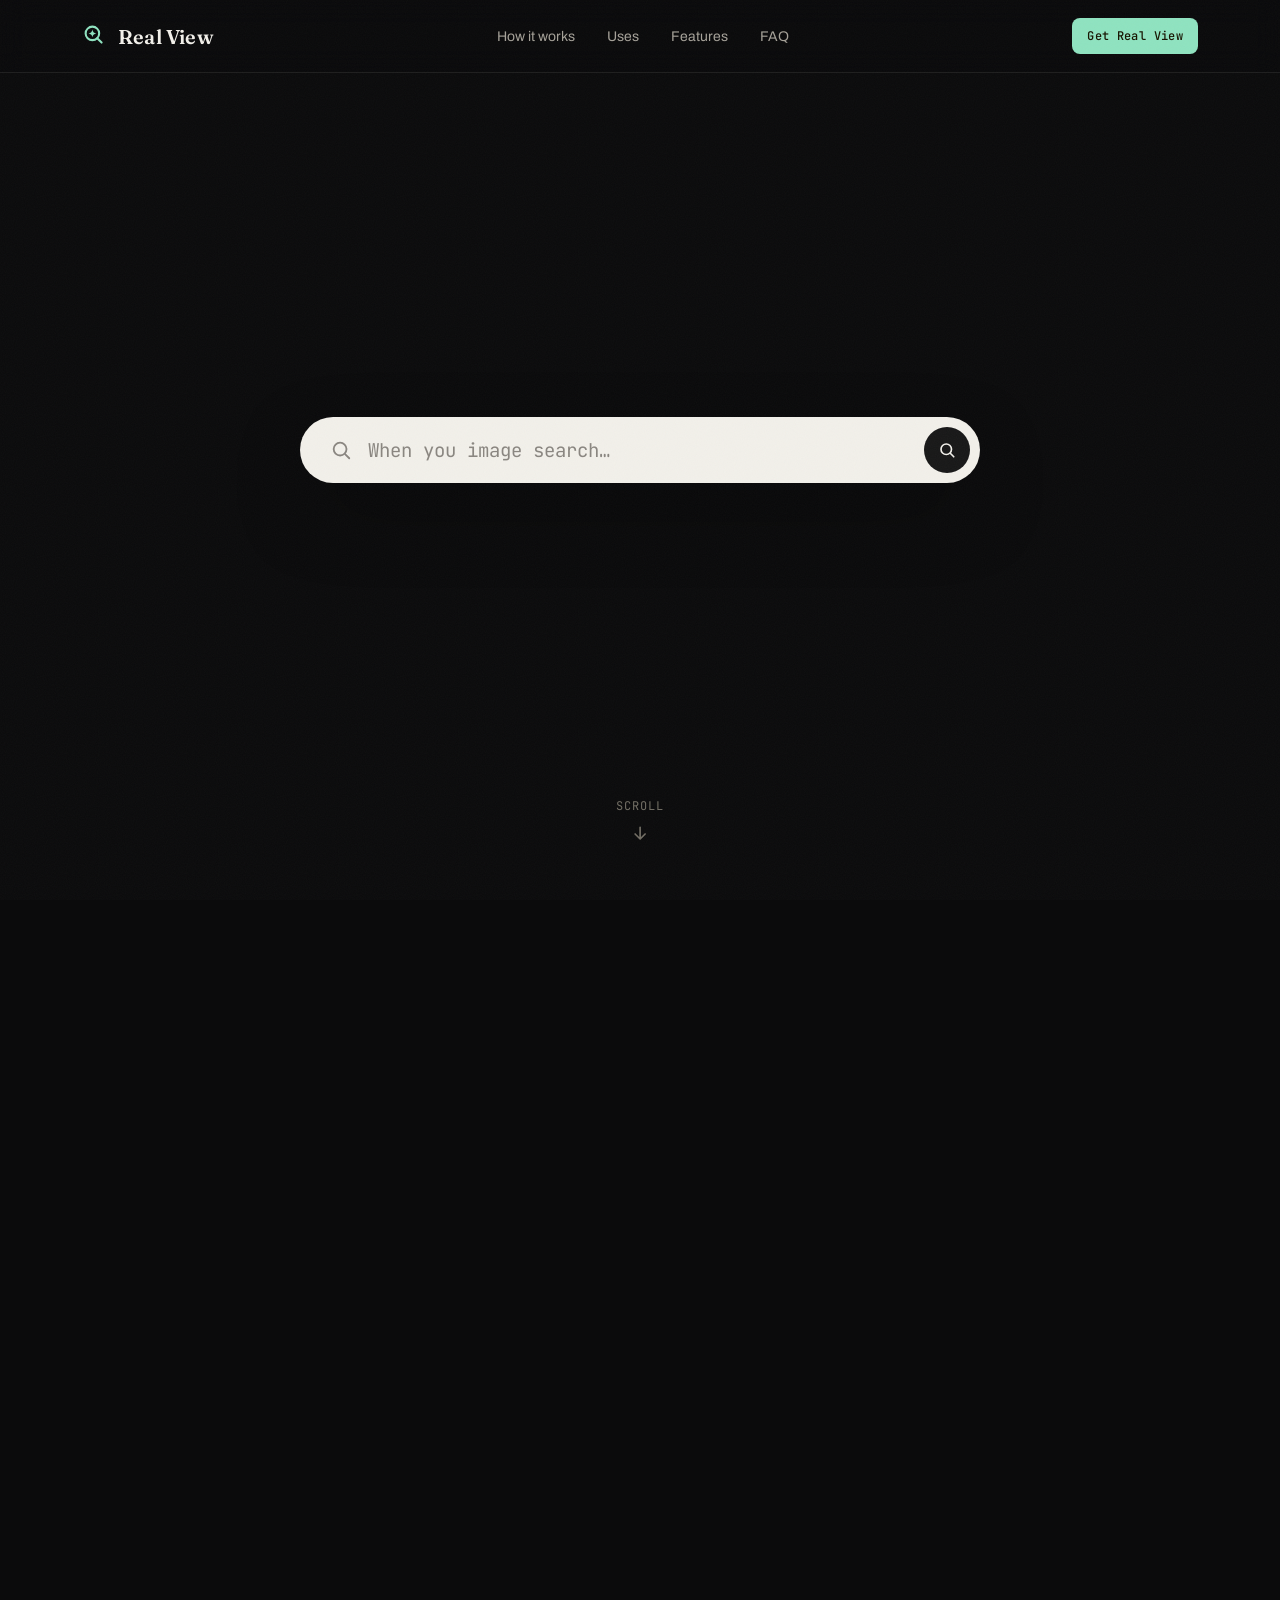
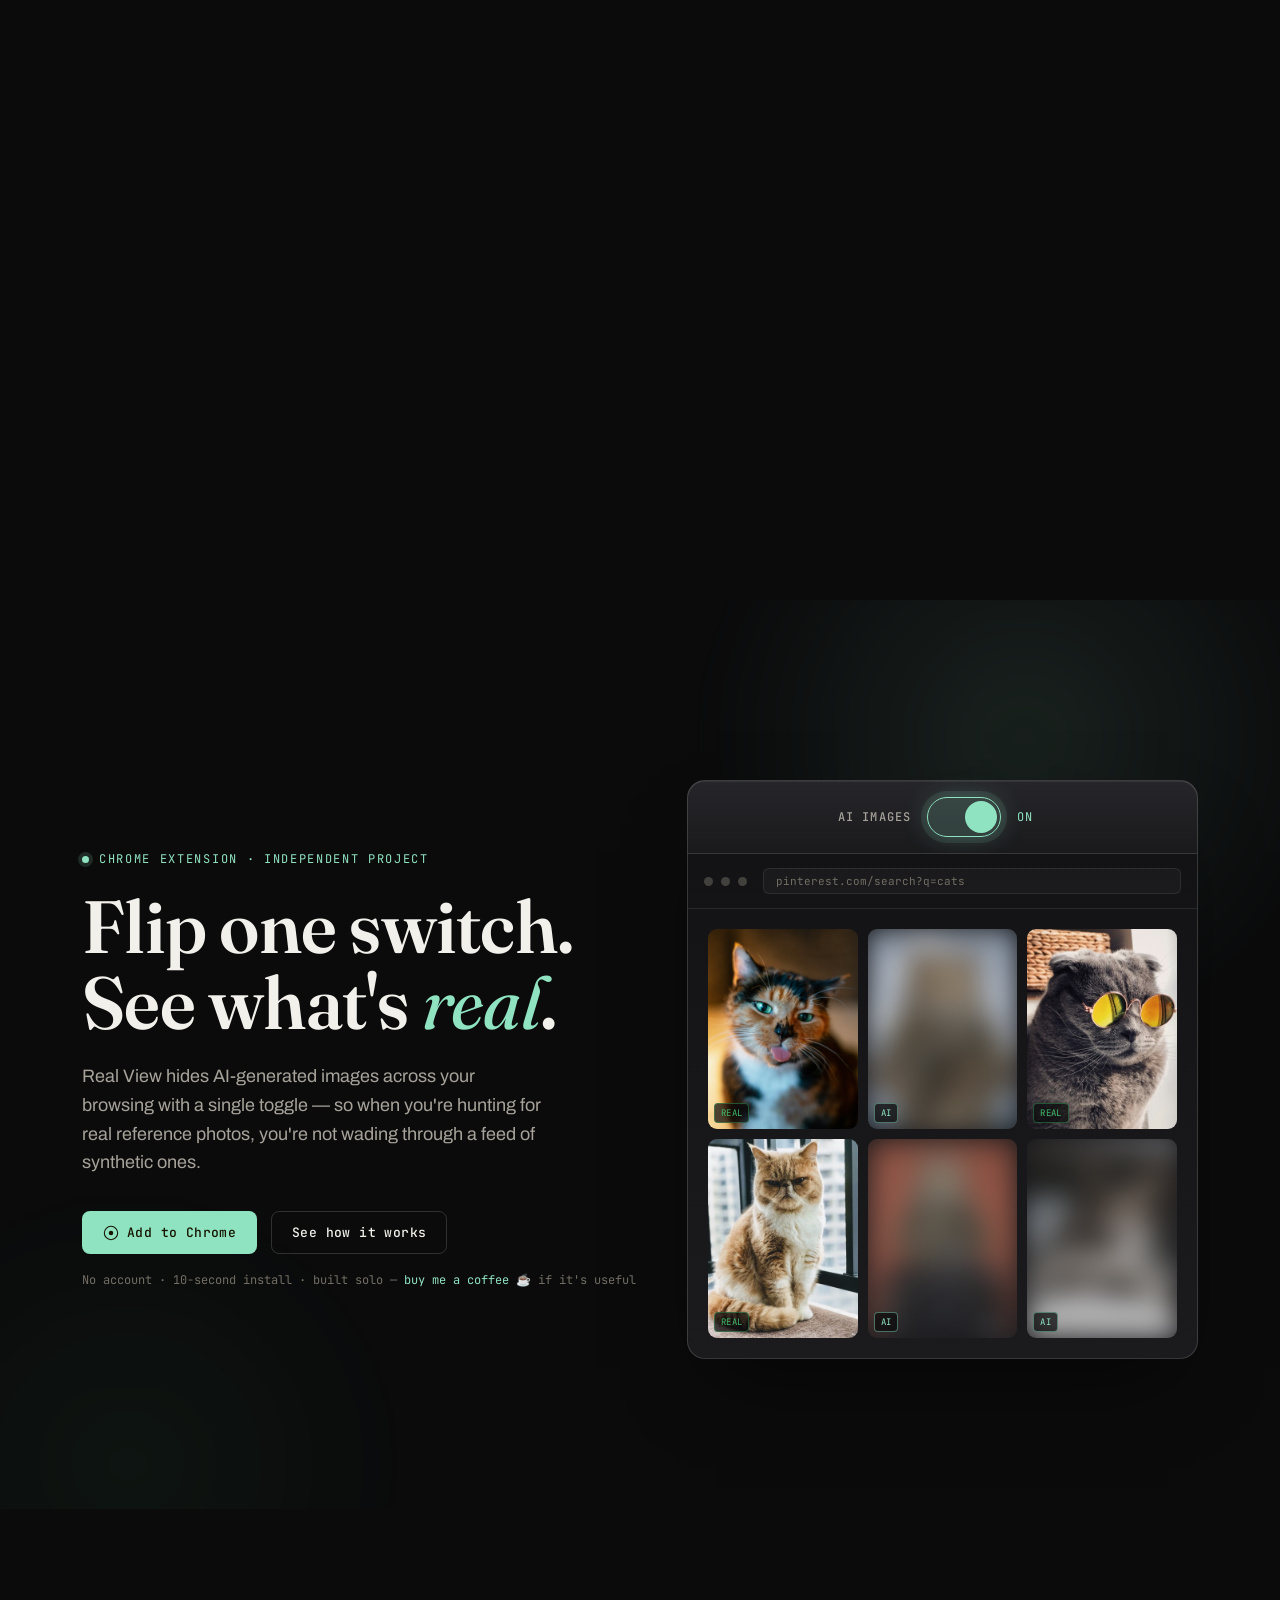
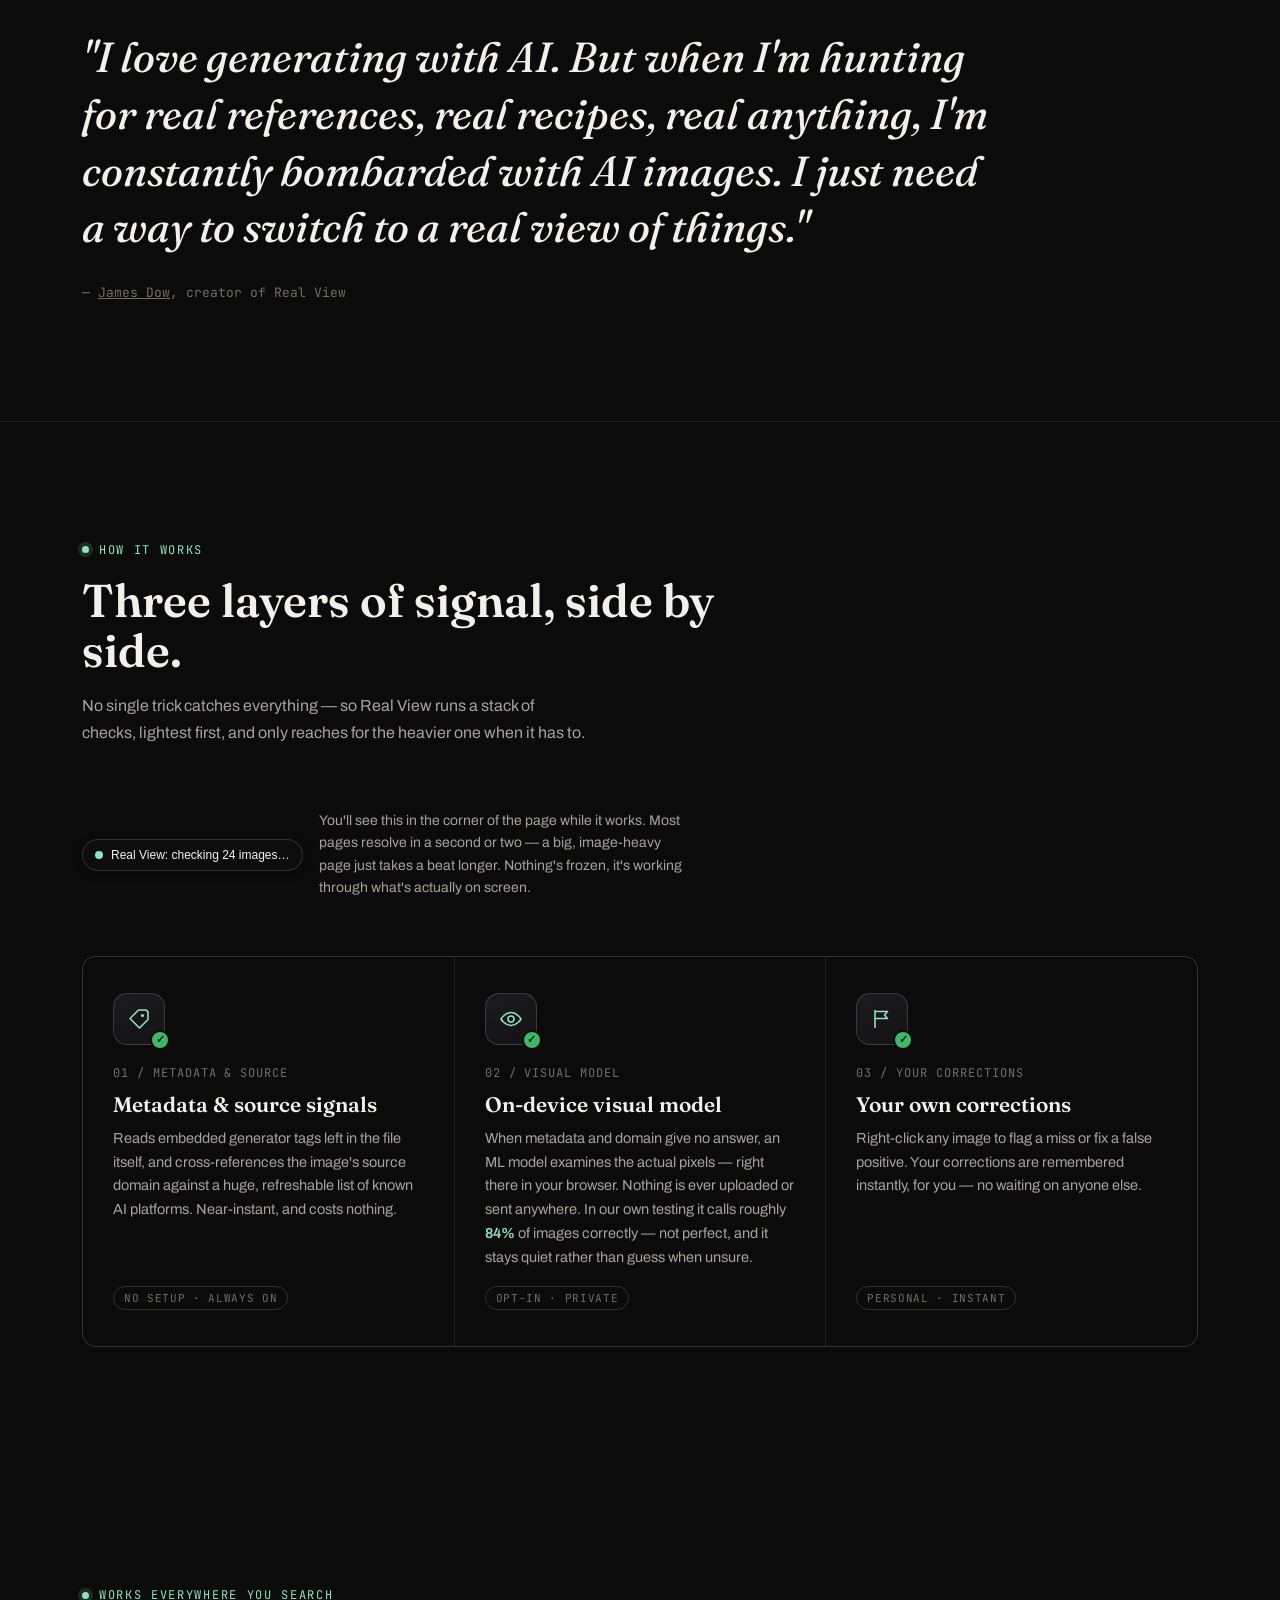
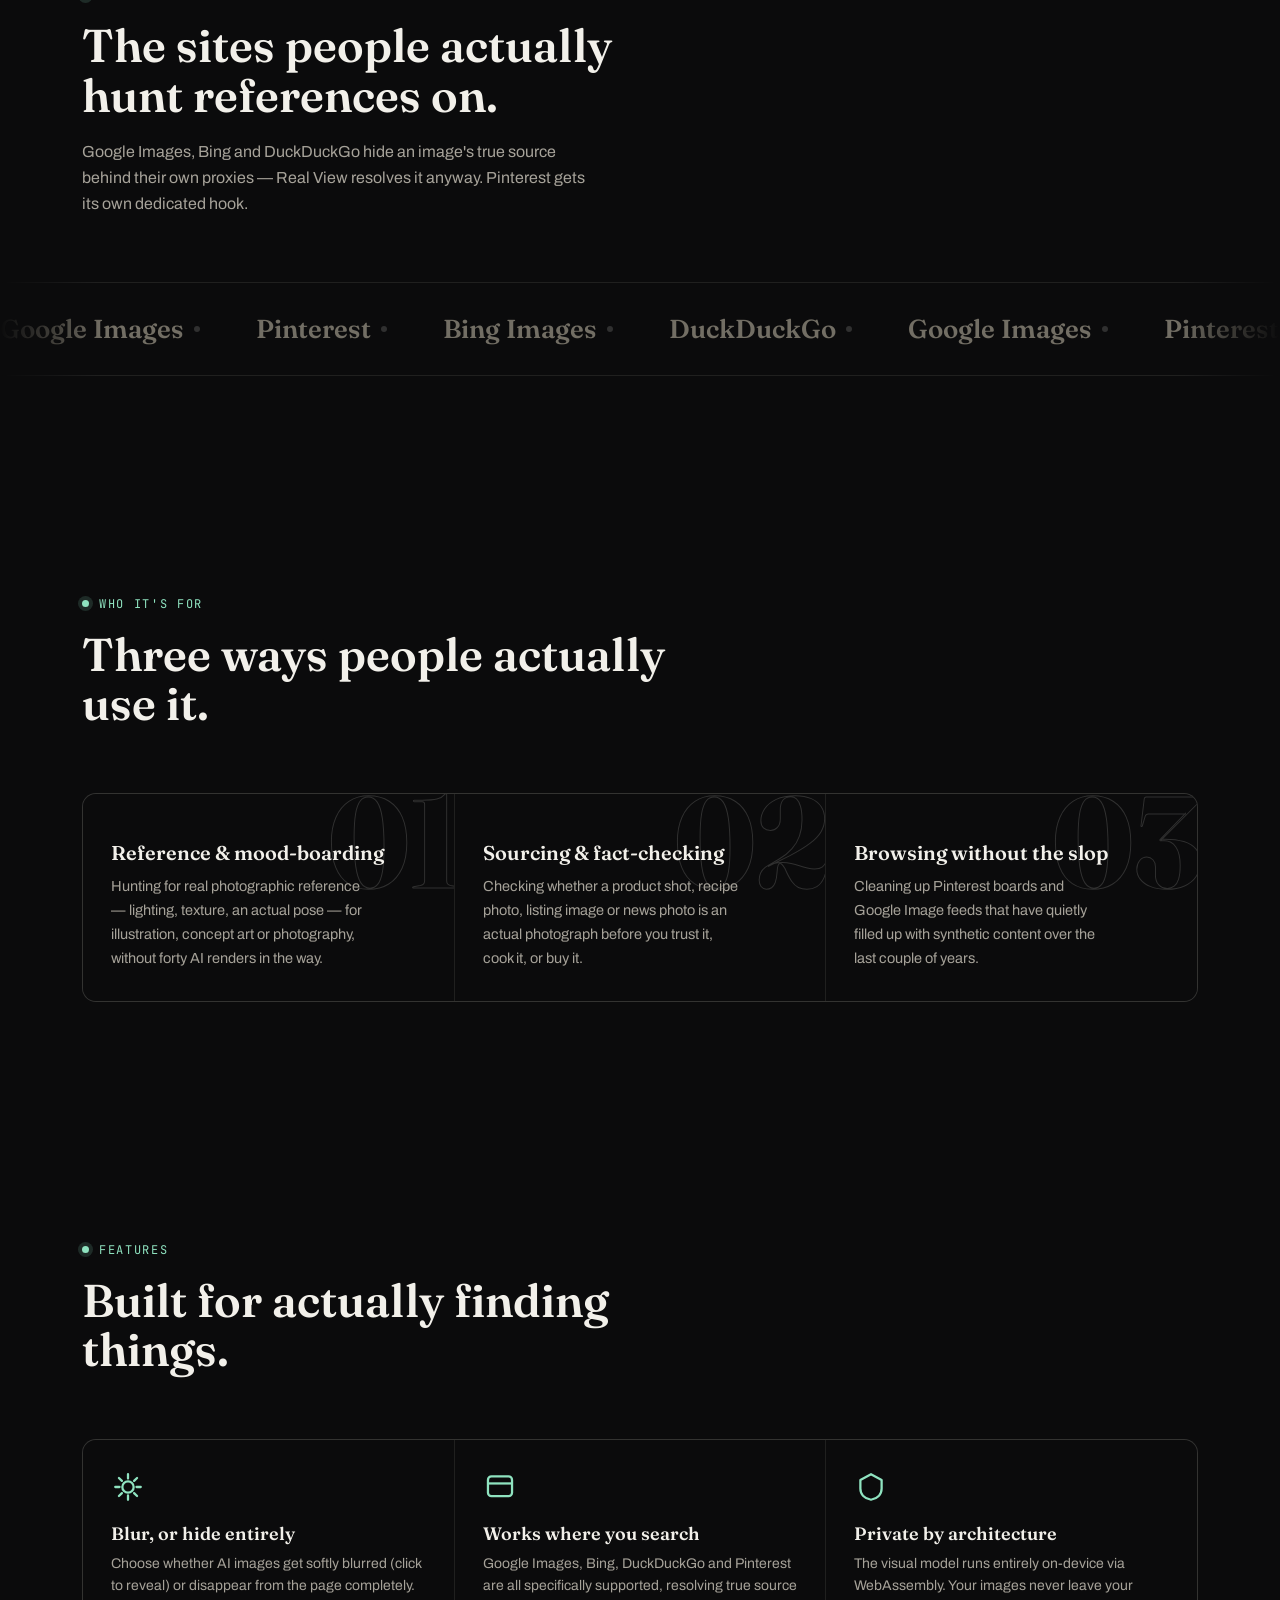
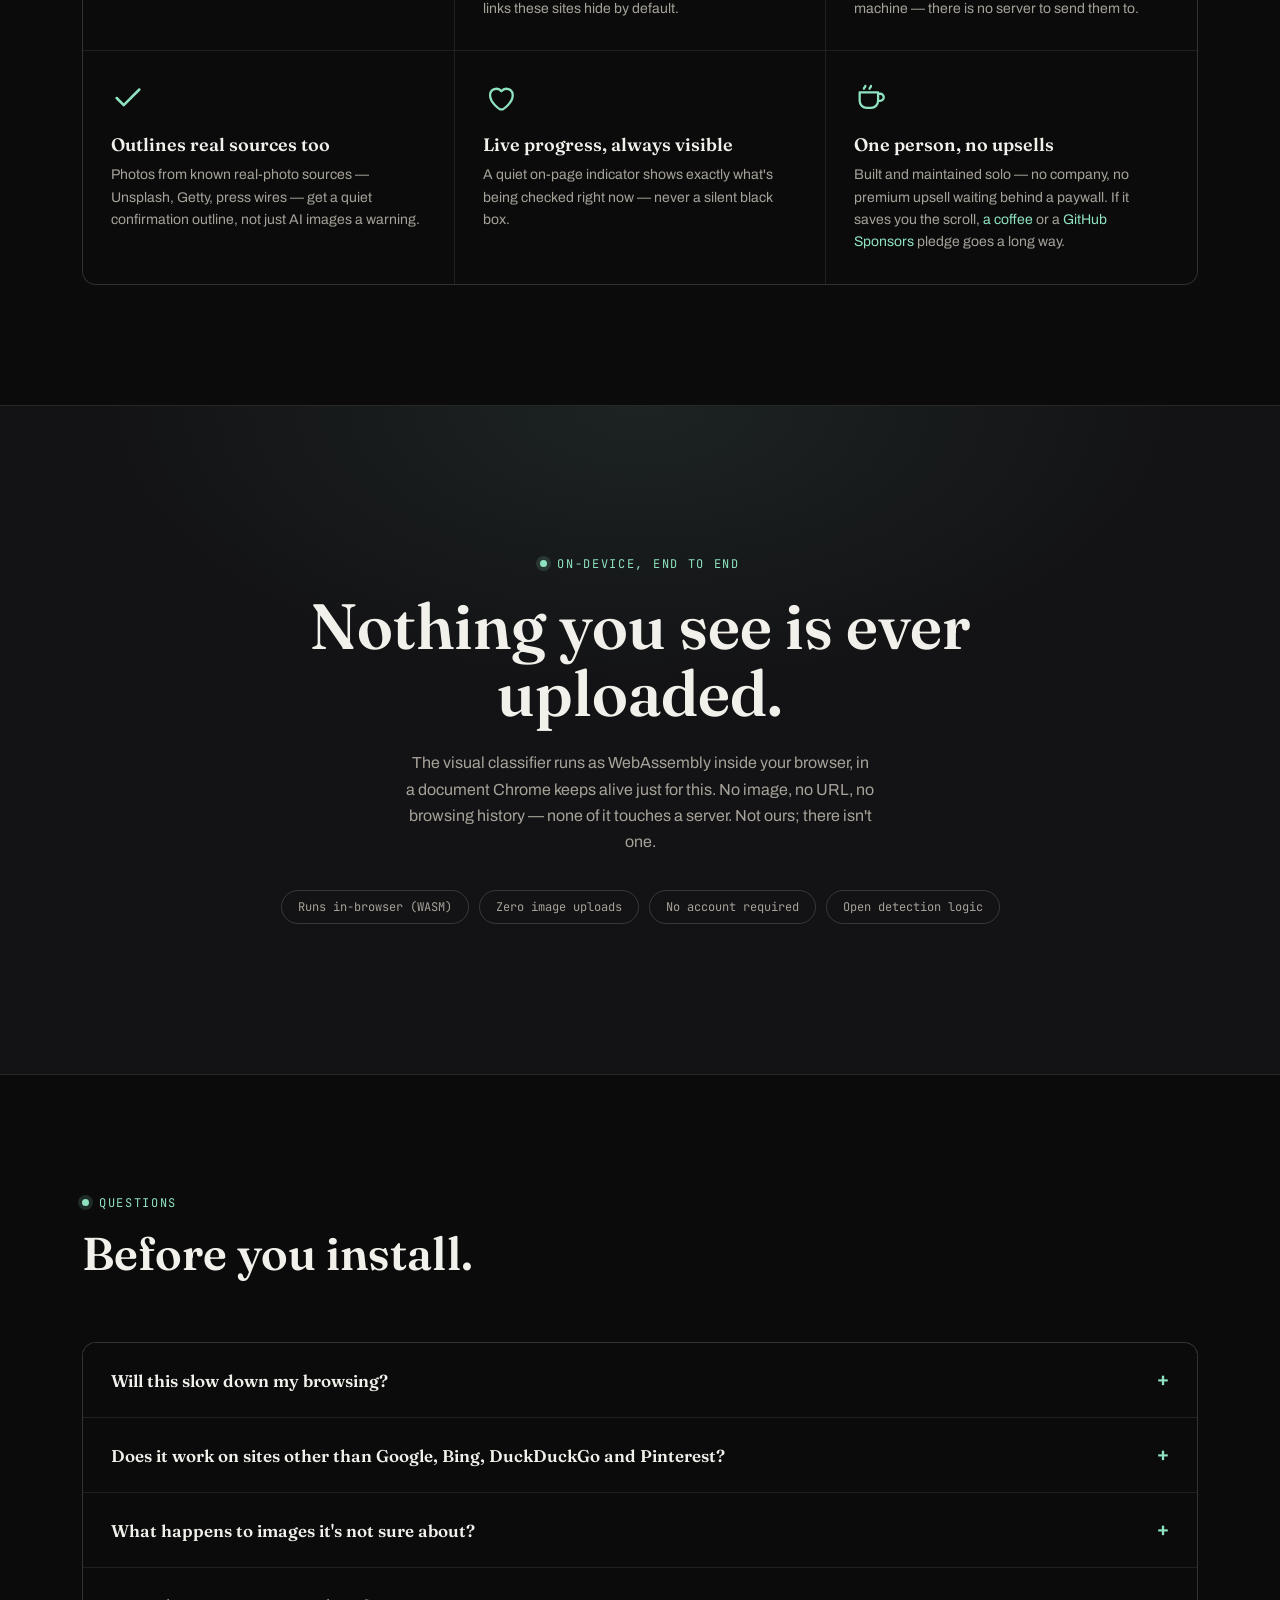
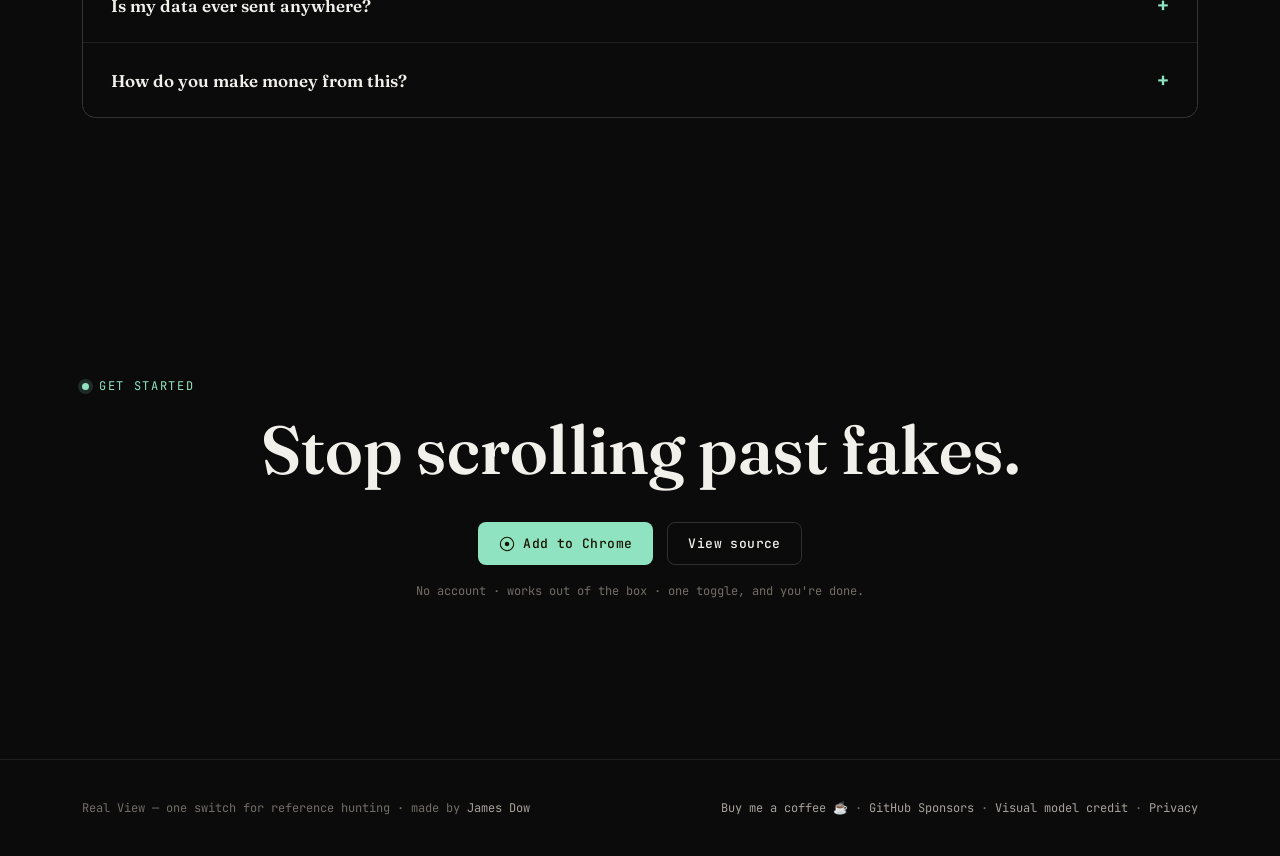
==== commit 45c57a3d: "Add a scroll-locked intro story to the homepage Before the header, a pinned search → results → probl" ====
--- a/docs/index.html
+++ b/docs/index.html
@@ -36,6 +36,8 @@
     --gold:#8FE3C0;
     --gold-deep:#5FBE99;
     --green:#3fb768;
+    --red:#ff6b6b;
+    --ease-out:cubic-bezier(.16,1,.3,1);
     --serif:'Fraunces', ui-serif, Georgia, serif;
     --mono:'JetBrains Mono', ui-monospace, monospace;
     --sans:'Archivo', ui-sans-serif, sans-serif;
@@ -272,7 +274,26 @@
     border-radius:6px;
     flex:1;
   }
-  .demo-body{padding:20px;}
+  .demo-body{padding:20px; position:relative; overflow:hidden;}
+  .scan-line{
+    position:absolute; left:0; right:0; top:0; height:2px;
+    background:linear-gradient(90deg, transparent, var(--gold) 15%, var(--gold) 85%, transparent);
+    box-shadow:0 0 14px 2px rgba(143,227,192,0.65), 0 0 46px 10px rgba(143,227,192,0.25);
+    opacity:0; pointer-events:none; z-index:5;
+  }
+  .scan-line.sweep{ animation:scan-sweep 1s cubic-bezier(.45,0,.2,1); }
+  @keyframes scan-sweep{
+    0%{ opacity:0; top:0; }
+    6%{ opacity:1; }
+    94%{ opacity:1; }
+    100%{ opacity:0; top:100%; }
+  }
+  /* staggered per-row delay so tiles resolve as the scan line passes over them,
+     rather than every tile blurring/revealing in lockstep */
+  .tile:nth-child(-n+3) .art{ transition-delay:0.12s; }
+  .tile:nth-child(-n+3) .badge{ transition-delay:0.12s; }
+  .tile:nth-child(n+4) .art{ transition-delay:0.5s; }
+  .tile:nth-child(n+4) .badge{ transition-delay:0.5s; }
   .tile-grid{
     display:grid;
     grid-template-columns:repeat(3, 1fr);
@@ -569,9 +590,350 @@
   .foot-row a:hover{color:var(--gold);}
 
   ::selection{background:var(--gold); color:#171400;}
+
+  /* ---------- intro scroll story: search → flood → problem → switch → reveal ---------- */
+  @keyframes bob{ 0%,100%{transform:translateY(0);} 50%{transform:translateY(8px);} }
+  .scroll-hint{
+    position:absolute; left:50%; bottom:56px; transform:translateX(-50%); z-index:20;
+    display:flex; flex-direction:column; align-items:center; gap:10px;
+    font-family:var(--mono); font-size:12px; letter-spacing:0.08em; text-transform:uppercase; color:var(--fg-faint);
+    opacity:1; transition:opacity 0.5s var(--ease-out); pointer-events:none;
+  }
+  .scroll-hint.hidden{ opacity:0; }
+  .scroll-hint svg{ animation:bob 1.8s ease-in-out infinite; }
+
+  .story{ position:relative; height:600vh; }
+  .stage{ position:sticky; top:0; height:100vh; overflow:hidden; }
+  .scene{
+    position:absolute; inset:0;
+    display:flex; flex-direction:column; align-items:center; justify-content:center;
+    opacity:0; transform:scale(0.985);
+    transition:opacity 0.6s var(--ease-out), transform 0.6s var(--ease-out);
+    pointer-events:none;
+  }
+  .scene.visible{ opacity:1; transform:scale(1); }
+
+  .search-bar{
+    width:min(680px, 82vw); background:#f2f0ea; border-radius:999px;
+    padding:10px 10px 10px 30px; display:flex; align-items:center; gap:16px;
+    box-shadow:0 30px 80px -20px rgba(0,0,0,0.6);
+    transition:transform 0.2s var(--ease-out);
+  }
+  .search-bar.press{ animation:barPress 0.22s ease; }
+  @keyframes barPress{ 0%{transform:scale(1);} 45%{transform:scale(0.99);} 100%{transform:scale(1);} }
+  .search-bar svg.search-icon{ flex-shrink:0; color:#8a8680; }
+  .search-bar .q{ font-family:var(--mono); font-size:19px; color:#1a1a1a; flex:1; }
+  .search-bar .q.placeholder{ color:#8a8680; }
+  .search-bar .q .caret{ display:inline-block; width:2px; height:1em; background:#1a1a1a; margin-left:2px; vertical-align:-2px; animation:caretBlink 1s step-end infinite; }
+  @keyframes caretBlink{ 0%,100%{opacity:1;} 50%{opacity:0;} }
+
+  .search-btn{
+    margin-left:auto; flex-shrink:0; width:46px; height:46px; border-radius:50%;
+    background:#181818; border:none; display:flex; align-items:center; justify-content:center;
+    color:#f2f0ea; cursor:pointer;
+  }
+  .search-btn.press{ animation:btnPress 0.32s var(--ease-out); }
+  @keyframes btnPress{
+    0%{ transform:scale(1); box-shadow:0 0 0 0 rgba(143,227,192,0.45); }
+    40%{ transform:scale(0.8); box-shadow:0 0 0 12px rgba(143,227,192,0.25); }
+    100%{ transform:scale(1); box-shadow:0 0 0 0 rgba(143,227,192,0); }
+  }
+
+  .fake-cursor{
+    position:fixed; top:0; left:0; width:28px; height:28px; pointer-events:none; z-index:50;
+    opacity:0; filter:drop-shadow(0 3px 6px rgba(0,0,0,0.5));
+  }
+  .click-ripple{
+    position:fixed; top:0; left:0; width:16px; height:16px; margin:-8px 0 0 -8px;
+    border-radius:50%; border:2px solid var(--gold); opacity:0; pointer-events:none; z-index:49;
+  }
+  .click-ripple.anim{ animation:rippleOut 0.5s var(--ease-out); }
+  @keyframes rippleOut{
+    0%{ opacity:0.7; transform:translate(var(--rx,0px),var(--ry,0px)) scale(0.3); }
+    100%{ opacity:0; transform:translate(var(--rx,0px),var(--ry,0px)) scale(2.4); }
+  }
+
+  .grid-full{ position:absolute; inset:0; display:grid; grid-template-columns:repeat(5,1fr); gap:6px; }
+  .rv-tile{
+    position:relative; overflow:hidden;
+    opacity:0; transform:translateY(16px) scale(0.96);
+    transition:opacity 0.35s var(--ease-out), transform 0.35s var(--ease-out);
+    transition-delay:var(--d,0s);
+  }
+  .grid-full.revealed .rv-tile{ opacity:1; transform:translateY(0) scale(1); }
+  .rv-tile img{ width:100%; height:100%; object-fit:cover; display:block; filter:saturate(0.85) brightness(0.75); transition:filter 0.7s cubic-bezier(.2,.7,.3,1); }
+  .rv-tile.ai.blur img{ filter:blur(24px) saturate(0.4) brightness(0.5); }
+  .rv-tile .rv-badge{
+    position:absolute; left:10px; bottom:10px; font-family:var(--mono); font-size:10px;
+    padding:4px 8px; border-radius:5px; background:rgba(11,11,12,0.75); opacity:0;
+    transition:opacity 0.4s var(--ease-out); transition-delay:var(--d,0s);
+  }
+  .rv-tile.badge-on .rv-badge{ opacity:1; }
+  .rv-tile.ai .rv-badge{ color:var(--red); border:1px solid rgba(255,107,107,0.5); }
+  .rv-tile.real .rv-badge{ color:var(--green); border:1px solid rgba(63,183,104,0.45); }
+  .grid-overlay{ position:absolute; inset:0; background:linear-gradient(180deg, rgba(11,11,12,0.65) 0%, rgba(11,11,12,0.15) 30%, rgba(11,11,12,0.15) 70%, rgba(11,11,12,0.75) 100%); }
+
+  .story .headline{
+    font-family:var(--serif); color:var(--fg);
+    font-size:clamp(36px,6vw,72px); font-weight:600; line-height:1.1; text-align:center; max-width:1040px;
+    text-shadow:0 6px 50px rgba(0,0,0,0.85); position:relative; z-index:2; padding:0 32px;
+  }
+  .story .headline .accent{ color:var(--gold); font-style:italic; font-weight:450; }
+
+  .switch-line{ position:relative; z-index:2; text-align:center; padding:0 32px; }
+  .switch-backdrop{
+    position:absolute; inset:0; z-index:0;
+    background:rgba(0,0,0,0.2);
+    opacity:0; transition:opacity 0.7s var(--ease-out);
+  }
+  #scene4.visible .switch-backdrop{ opacity:1; }
+  .switch-line .part{ font-family:var(--serif); color:var(--fg); font-size:clamp(36px,6vw,72px); font-weight:600; line-height:1.1; }
+  .switch-line .part2{ display:block; margin-top:0.2em; color:var(--gold); font-style:italic; font-weight:450; opacity:0; transition:opacity 0.6s var(--ease-out); }
+  .switch-line .part2.on{ opacity:1; }
+
+  .switch-oversized{
+    width:200px; height:104px; border-radius:999px; border:4px solid var(--fg-faint);
+    background:rgba(11,11,12,0.88);
+    position:relative; margin:0 auto 40px; transition:all 0.5s cubic-bezier(.4,0,.2,1);
+  }
+  .switch-oversized::after{
+    content:""; position:absolute; top:8px; left:8px; width:78px; height:78px; border-radius:50%;
+    background:var(--fg-dim); transition:all 0.5s cubic-bezier(.34,1.3,.64,1);
+  }
+  .switch-oversized.on{
+    border-color:var(--gold); box-shadow:0 0 0 14px rgba(143,227,192,0.12), 0 0 60px rgba(143,227,192,0.4);
+  }
+  .switch-oversized.on::after{ transform:translateX(96px); background:var(--gold); }
 </style>
 </head>
 <body>
+
+<div class="story" id="story">
+  <div class="stage">
+
+    <div class="scroll-hint" id="scrollHint">
+      <span>scroll</span>
+      <svg width="20" height="20" viewBox="0 0 24 24" fill="none"><path d="M12 4v14m0 0l-6-6m6 6l6-6" stroke="currentColor" stroke-width="2" stroke-linecap="round" stroke-linejoin="round"/></svg>
+    </div>
+
+    <!-- Scene 1: search bar + button, fake cursor clicks through it -->
+    <div class="scene" id="scene1">
+      <div class="search-bar" id="searchBar">
+        <svg class="search-icon" width="22" height="22" viewBox="0 0 24 24" fill="none"><circle cx="11" cy="11" r="7" stroke="currentColor" stroke-width="2"/><path d="M21 21l-4.3-4.3" stroke="currentColor" stroke-width="2" stroke-linecap="round"/></svg>
+        <span class="q placeholder" id="searchText">When you image search…</span>
+        <button class="search-btn" id="searchBtn" tabindex="-1">
+          <svg width="18" height="18" viewBox="0 0 24 24" fill="none"><circle cx="11" cy="11" r="7" stroke="currentColor" stroke-width="2.2"/><path d="M21 21l-4.3-4.3" stroke="currentColor" stroke-width="2.2" stroke-linecap="round"/></svg>
+        </button>
+      </div>
+    </div>
+
+    <!-- Scene 2: grid returns -->
+    <div class="scene" id="scene2">
+      <div class="grid-full" id="grid">
+        <div class="rv-tile real" style="--d:0.000s"><img src="images/cat-real-1.jpg"><span class="rv-badge">REAL</span></div>
+        <div class="rv-tile ai"   style="--d:0.025s"><img src="images/cat-ai-1.jpg"><span class="rv-badge">AI</span></div>
+        <div class="rv-tile ai"   style="--d:0.050s"><img src="images/cat-ai-4.png"><span class="rv-badge">AI</span></div>
+        <div class="rv-tile real" style="--d:0.075s"><img src="images/cat-real-4.jpg"><span class="rv-badge">REAL</span></div>
+        <div class="rv-tile ai"   style="--d:0.100s"><img src="images/cat-ai-2.jpg"><span class="rv-badge">AI</span></div>
+
+        <div class="rv-tile ai"   style="--d:0.300s"><img src="images/cat-ai-5.png"><span class="rv-badge">AI</span></div>
+        <div class="rv-tile real" style="--d:0.325s"><img src="images/cat-real-2.jpg"><span class="rv-badge">REAL</span></div>
+        <div class="rv-tile ai"   style="--d:0.350s"><img src="images/cat-ai-6.png"><span class="rv-badge">AI</span></div>
+        <div class="rv-tile real" style="--d:0.375s"><img src="images/cat-real-5.jpg"><span class="rv-badge">REAL</span></div>
+        <div class="rv-tile ai"   style="--d:0.400s"><img src="images/cat-ai-3.jpg"><span class="rv-badge">AI</span></div>
+
+        <div class="rv-tile real" style="--d:0.600s"><img src="images/cat-real-6.jpg"><span class="rv-badge">REAL</span></div>
+        <div class="rv-tile ai"   style="--d:0.625s"><img src="images/cat-ai-7.png"><span class="rv-badge">AI</span></div>
+        <div class="rv-tile real" style="--d:0.650s"><img src="images/cat-real-3.jpg"><span class="rv-badge">REAL</span></div>
+        <div class="rv-tile ai"   style="--d:0.675s"><img src="images/cat-ai-8.png"><span class="rv-badge">AI</span></div>
+        <div class="rv-tile real" style="--d:0.700s"><img src="images/cat-real-7.jpg"><span class="rv-badge">REAL</span></div>
+      </div>
+      <div class="grid-overlay"></div>
+    </div>
+
+    <!-- Scene 3: problem headline (grid stays visible underneath) -->
+    <div class="scene" id="scene3">
+      <h2 class="headline">AI images are <span class="accent">dominating</span> search results.</h2>
+    </div>
+
+    <!-- Scene 4/5: the switch + line reveal (grid stays visible underneath) -->
+    <div class="scene" id="scene4">
+      <div class="switch-backdrop"></div>
+      <div class="switch-line">
+        <div class="switch-oversized" id="bigSwitch"></div>
+        <div class="part">Flip the switch…<span class="part2" id="part2">to view what's real.</span></div>
+      </div>
+    </div>
+
+  </div>
+</div>
+
+<div class="fake-cursor" id="fakeCursor">
+  <svg width="28" height="28" viewBox="0 0 28 28"><path d="M4 2 L4 24 L9.5 19 L13 26 L16.5 24.5 L13 17.5 L20 17.5 Z" fill="#fff" stroke="#111" stroke-width="1.2" stroke-linejoin="round"/></svg>
+</div>
+<div class="click-ripple" id="ripple"></div>
+
+<script>
+(function(){
+  const story = document.getElementById('story');
+  const scenes = {
+    s1: document.getElementById('scene1'),
+    s2: document.getElementById('scene2'),
+    s3: document.getElementById('scene3'),
+    s4: document.getElementById('scene4'),
+  };
+  const searchBar = document.getElementById('searchBar');
+  const searchBtn = document.getElementById('searchBtn');
+  const searchText = document.getElementById('searchText');
+  const grid = document.getElementById('grid');
+  const bigSwitch = document.getElementById('bigSwitch');
+  const part2 = document.getElementById('part2');
+  const cursor = document.getElementById('fakeCursor');
+  const ripple = document.getElementById('ripple');
+  const scrollHint = document.getElementById('scrollHint');
+  const tiles = Array.from(grid.querySelectorAll('.rv-tile'));
+
+  // Scroll-progress-driven scene boundaries (fractions of the story's own scroll range).
+  const BOUNDS = {
+    cursorIn:    [0.00, 0.03],
+    clickBar:    [0.03, 0.06],
+    typing:      [0.06, 0.13],
+    cursorToBtn: [0.13, 0.16],
+    clickBtn:    [0.16, 0.19],
+    gridHold:    [0.19, 0.34],
+    problem:     [0.34, 0.54],
+    badges:      [0.44, 1.00],
+    switchIn:    [0.54, 0.70],
+    switchOn:    [0.70, 0.86],
+    settle:      [0.86, 1.00],
+  };
+  function inRange(p, [a,b]){ return p >= a && p <= b; }
+  function clamp01(x){ return Math.min(1, Math.max(0, x)); }
+  function progressIn(p, [a,b]){ return clamp01((p - a) / (b - a)); }
+  function lerp(a,b,t){ return a + (b - a) * t; }
+  function easeOutCubic(t){ return 1 - Math.pow(1 - t, 3); }
+
+  let gridRevealed = false, badgesOn = false, switchOn = false;
+  let typingStarted = false, typingTimer = null;
+  let barClicked = false, btnClicked = false;
+  const FULL_WORD = 'cat';
+
+  function fireRipple(x, y){
+    ripple.style.setProperty('--rx', x + 'px');
+    ripple.style.setProperty('--ry', y + 'px');
+    ripple.classList.remove('anim'); void ripple.offsetWidth; ripple.classList.add('anim');
+  }
+
+  function startTyping(){
+    if (typingStarted) return;
+    typingStarted = true;
+    searchText.classList.remove('placeholder');
+    searchText.innerHTML = '<span class="caret"></span>';
+    let i = 0;
+    clearTimeout(typingTimer);
+    (function step(){
+      i++;
+      searchText.innerHTML = FULL_WORD.slice(0, i) + '<span class="caret"></span>';
+      if (i < FULL_WORD.length) typingTimer = setTimeout(step, 140);
+    })();
+  }
+  function resetTyping(){
+    typingStarted = false;
+    clearTimeout(typingTimer);
+    searchText.textContent = 'When you image search…';
+    searchText.classList.add('placeholder');
+  }
+
+  function update(){
+    const rect = story.getBoundingClientRect();
+    const total = rect.height - window.innerHeight;
+    const p = Math.min(1, Math.max(0, -rect.top / total));
+
+    // Scene visibility by phase
+    scenes.s1.classList.toggle('visible', p < BOUNDS.clickBtn[0] + 0.02);
+    scrollHint.classList.toggle('hidden', p > 0.015);
+    scenes.s2.classList.toggle('visible', p >= BOUNDS.clickBtn[0] && p < BOUNDS.settle[1]);
+    scenes.s3.classList.toggle('visible', inRange(p, BOUNDS.problem));
+    scenes.s4.classList.toggle('visible', p >= BOUNDS.switchIn[0]);
+
+    // typewriter, one-shot + reversible
+    if (p >= BOUNDS.typing[0] && !typingStarted) startTyping();
+    else if (p < BOUNDS.typing[0] && typingStarted) resetTyping();
+
+    // bar click bounce, one-shot + reversible
+    const wantBarClick = p >= BOUNDS.clickBar[0];
+    if (wantBarClick !== barClicked) {
+      barClicked = wantBarClick;
+      if (barClicked) {
+        searchBar.classList.remove('press'); void searchBar.offsetWidth; searchBar.classList.add('press');
+      }
+    }
+
+    // button click bounce + grid row-by-row reveal, one-shot + reversible
+    const wantBtnClick = p >= BOUNDS.clickBtn[0];
+    if (wantBtnClick !== btnClicked) {
+      btnClicked = wantBtnClick;
+      if (btnClicked) {
+        searchBtn.classList.remove('press'); void searchBtn.offsetWidth; searchBtn.classList.add('press');
+        const r = searchBtn.getBoundingClientRect();
+        fireRipple(r.left + r.width / 2, r.top + r.height / 2);
+      }
+    }
+    const wantGrid = p >= BOUNDS.clickBtn[0];
+    if (wantGrid !== gridRevealed) {
+      gridRevealed = wantGrid;
+      grid.classList.toggle('revealed', gridRevealed);
+    }
+
+    // badges appear a beat after the problem headline lands, not immediately with the grid
+    const wantBadges = p >= BOUNDS.badges[0];
+    if (wantBadges !== badgesOn) {
+      badgesOn = wantBadges;
+      tiles.forEach(t => t.classList.toggle('badge-on', badgesOn));
+    }
+
+    // switch flips on + AI tiles blur + second half of the line completes
+    const wantOn = p >= BOUNDS.switchOn[0];
+    if (wantOn !== switchOn) {
+      switchOn = wantOn;
+      bigSwitch.classList.toggle('on', switchOn);
+      part2.classList.toggle('on', switchOn);
+      tiles.forEach(t => t.classList.toggle('blur', switchOn && t.classList.contains('ai')));
+    }
+
+    // fake cursor: click the bar, type, then move to the button and click it
+    const textRect = searchText.getBoundingClientRect();
+    const btnRect = searchBtn.getBoundingClientRect();
+    const posText = { x: textRect.left + 70, y: textRect.top + textRect.height / 2 };
+    const posBtn  = { x: btnRect.left + btnRect.width / 2, y: btnRect.top + btnRect.height / 2 };
+
+    let cx, cy, cOpacity;
+    if (p < BOUNDS.cursorIn[0]) {
+      cOpacity = 0; cx = posText.x; cy = posText.y + 60;
+    } else if (p < BOUNDS.cursorIn[1]) {
+      const t = easeOutCubic(progressIn(p, BOUNDS.cursorIn));
+      cOpacity = t; cx = posText.x; cy = lerp(posText.y + 60, posText.y, t);
+    } else if (p < BOUNDS.cursorToBtn[0]) {
+      cOpacity = 1; cx = posText.x; cy = posText.y;
+    } else if (p < BOUNDS.clickBtn[0]) {
+      const t = easeOutCubic(progressIn(p, BOUNDS.cursorToBtn));
+      cOpacity = 1; cx = lerp(posText.x, posBtn.x, t); cy = lerp(posText.y, posBtn.y, t);
+    } else if (p < BOUNDS.gridHold[0]) {
+      cOpacity = 1; cx = posBtn.x; cy = posBtn.y;
+    } else if (p < BOUNDS.gridHold[0] + 0.05) {
+      const t = progressIn(p, [BOUNDS.gridHold[0], BOUNDS.gridHold[0] + 0.05]);
+      cOpacity = 1 - t; cx = posBtn.x; cy = posBtn.y;
+    } else {
+      cOpacity = 0; cx = posBtn.x; cy = posBtn.y;
+    }
+    cursor.style.opacity = cOpacity;
+    cursor.style.transform = `translate(${cx - 4}px, ${cy - 2}px)`;
+  }
+
+  document.addEventListener('scroll', () => requestAnimationFrame(update), { passive: true });
+  update();
+})();
+</script>
 
 <header>
   <div class="wrap nav">
@@ -589,7 +951,7 @@
       <a href="#features">Features</a>
       <a href="#faq">FAQ</a>
     </nav>
-    <a class="btn btn-gold btn-sm" href="#get">Get Real View</a>
+    <a class="btn btn-gold btn-sm" href="https://chromewebstore.google.com/detail/lohcaglnnmneikpnmkjfemjnlneafokh" target="_blank" rel="noopener">Get Real View</a>
   </div>
 </header>
 
@@ -600,7 +962,7 @@
       <h1 class="headline">Flip one switch.<br>See what's <em>real</em>.</h1>
       <p class="lede">Real View hides AI-generated images across your browsing with a single toggle — so when you're hunting for real reference photos, you're not wading through a feed of synthetic ones.</p>
       <div class="hero-ctas">
-        <a class="btn btn-gold" href="#get">
+        <a class="btn btn-gold" href="https://chromewebstore.google.com/detail/lohcaglnnmneikpnmkjfemjnlneafokh" target="_blank" rel="noopener">
           <svg width="16" height="16" viewBox="0 0 24 24" fill="none"><path d="M12 2a10 10 0 100 20 10 10 0 000-20z" stroke="#171400" stroke-width="1.6"/><circle cx="12" cy="12" r="3.4" fill="#171400"/></svg>
           Add to Chrome
         </a>
@@ -621,6 +983,7 @@
           <span class="demo-url">pinterest.com/search?q=cats</span>
         </div>
         <div class="demo-body">
+          <div class="scan-line" id="scanLine"></div>
           <div class="tile-grid">
             <div class="tile" data-kind="real"><img class="art" src="images/cat-real-1.jpg" alt="Real photo of a cat"><span class="badge">REAL</span></div>
             <div class="tile" data-kind="ai"><img class="art" src="images/cat-ai-1.jpg" alt="AI-generated image of a cat"><span class="badge">AI</span></div>
@@ -637,7 +1000,7 @@
 
 <section class="statement">
   <div class="wrap reveal">
-    <blockquote>"I love generating with AI — I've got nothing against it. But when I'm hunting for real references, real recipes, real anything, I'm constantly bombarded with AI images. I just need a way to switch to a real view of things."</blockquote>
+    <blockquote>"I love generating with AI. But when I'm hunting for real references, real recipes, real anything, I'm constantly bombarded with AI images. I just need a way to switch to a real view of things."</blockquote>
     <div class="attribution">— <a href="https://www.linkedin.com/in/jamesscdow/" target="_blank" rel="noopener">James Dow</a>, creator of Real View</div>
   </div>
 </section>
@@ -831,7 +1194,7 @@
     <span class="eyebrow">GET STARTED</span>
     <h2>Stop scrolling past fakes.</h2>
     <div class="hero-ctas">
-      <a class="btn btn-gold" href="#">
+      <a class="btn btn-gold" href="https://chromewebstore.google.com/detail/lohcaglnnmneikpnmkjfemjnlneafokh" target="_blank" rel="noopener">
         <svg width="16" height="16" viewBox="0 0 24 24" fill="none"><path d="M12 2a10 10 0 100 20 10 10 0 000-20z" stroke="#171400" stroke-width="1.6"/><circle cx="12" cy="12" r="3.4" fill="#171400"/></svg>
         Add to Chrome
       </a>
@@ -862,6 +1225,7 @@
   const consoleEl = document.getElementById('console');
   const toggle = document.getElementById('toggle');
   const stateLabel = document.getElementById('switchState');
+  const scanLine = document.getElementById('scanLine');
   let on = false;
   function setState(v){
     on = v;
@@ -870,6 +1234,12 @@
     consoleEl.classList.toggle('on', on);
     toggle.setAttribute('aria-checked', String(on));
     stateLabel.textContent = on ? 'ON' : 'OFF';
+    // scan-line sweep: the visual "detection pass" moment, timed to land on each
+    // row just before that row's tiles resolve (see the nth-child transition-delay
+    // rules in CSS) — ties the interaction directly to what the product does.
+    scanLine.classList.remove('sweep');
+    void scanLine.offsetWidth; // restart the animation even if triggered mid-sweep
+    scanLine.classList.add('sweep');
   }
   toggle.addEventListener('click', () => setState(!on));
   toggle.addEventListener('keydown', (e) => {
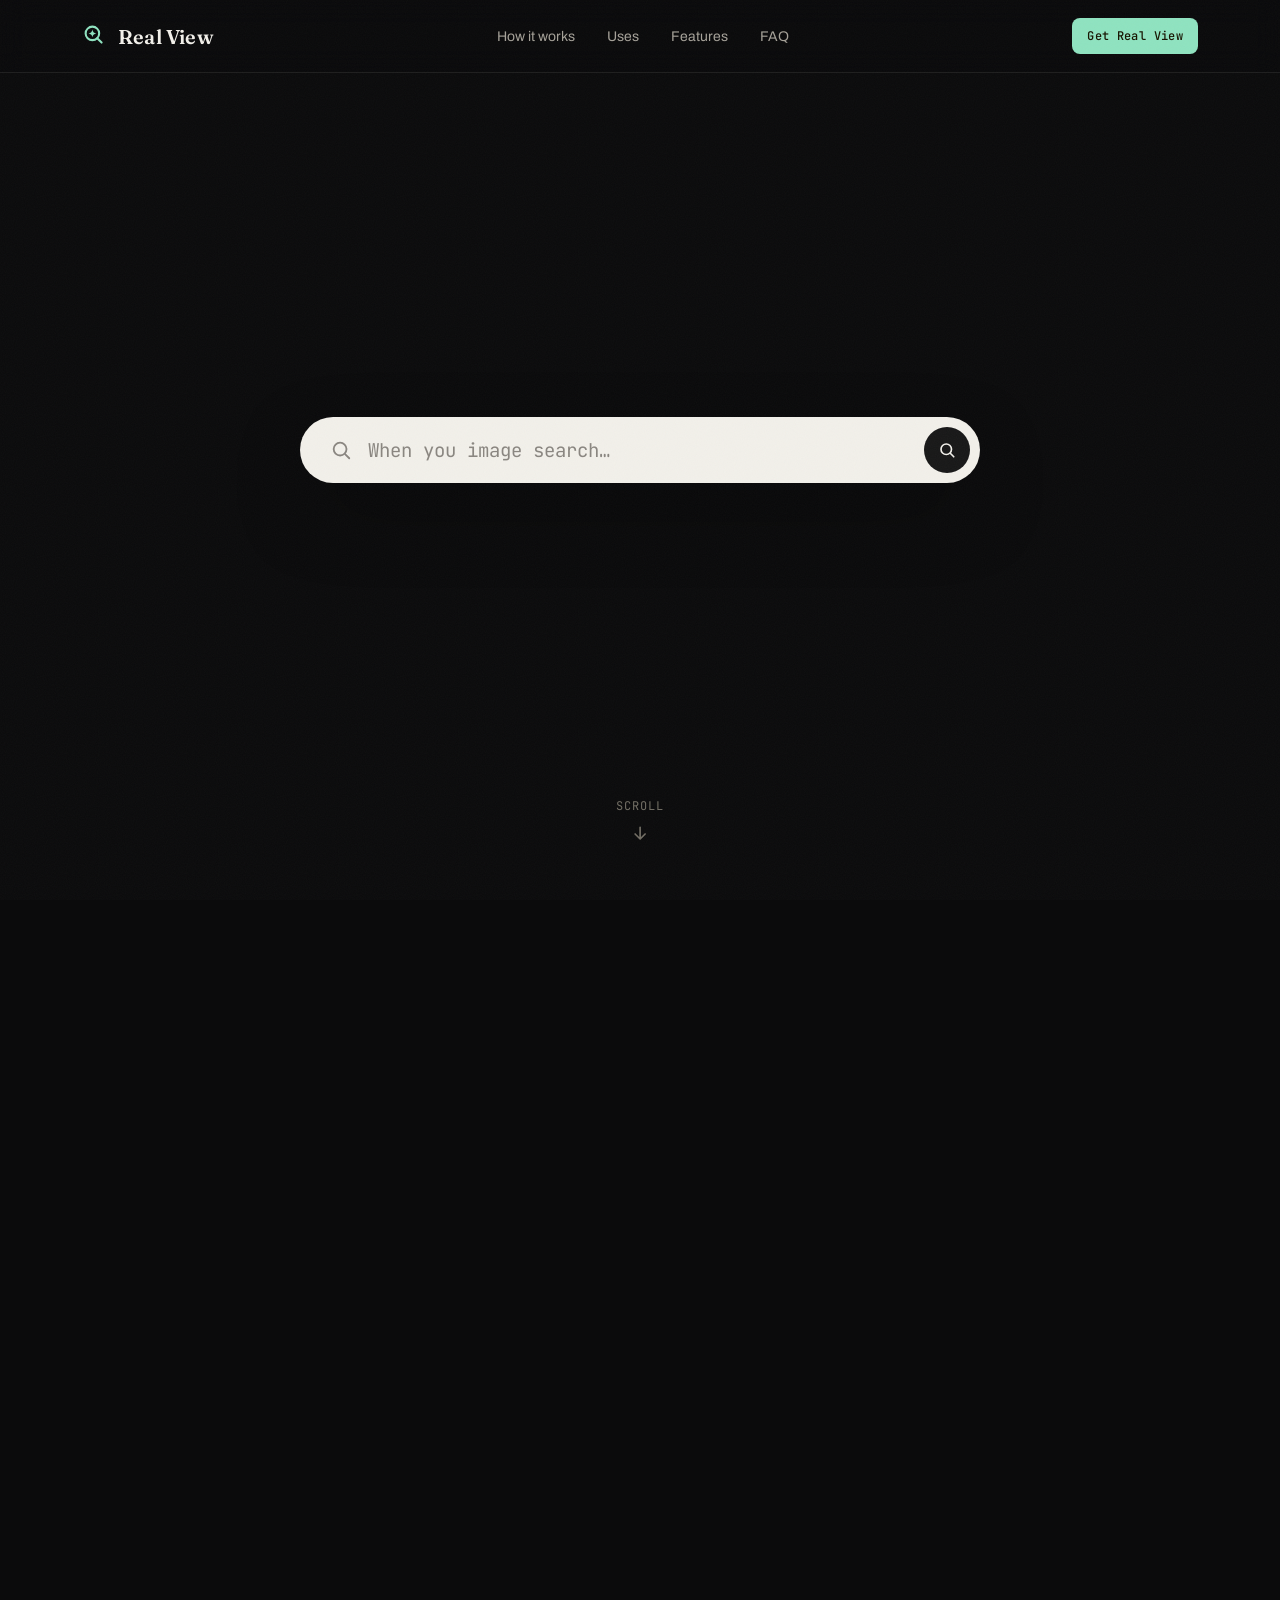
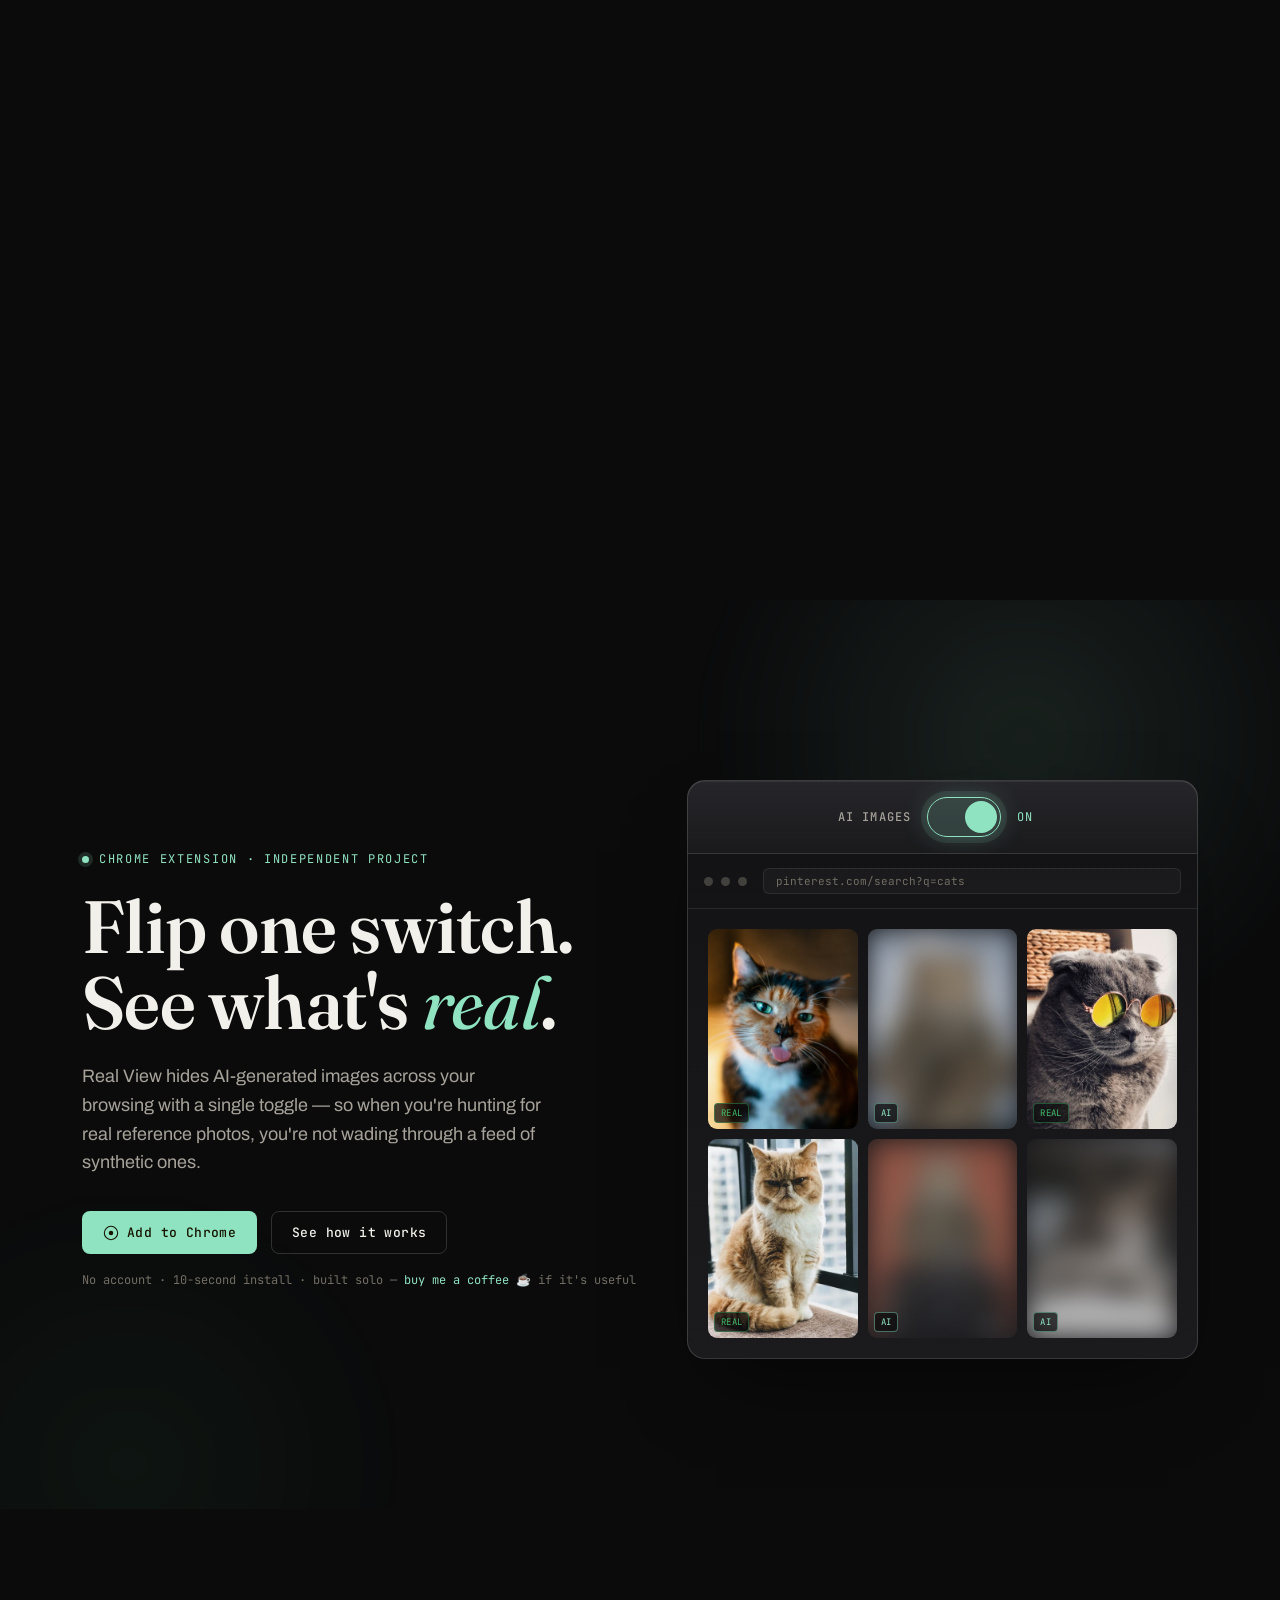
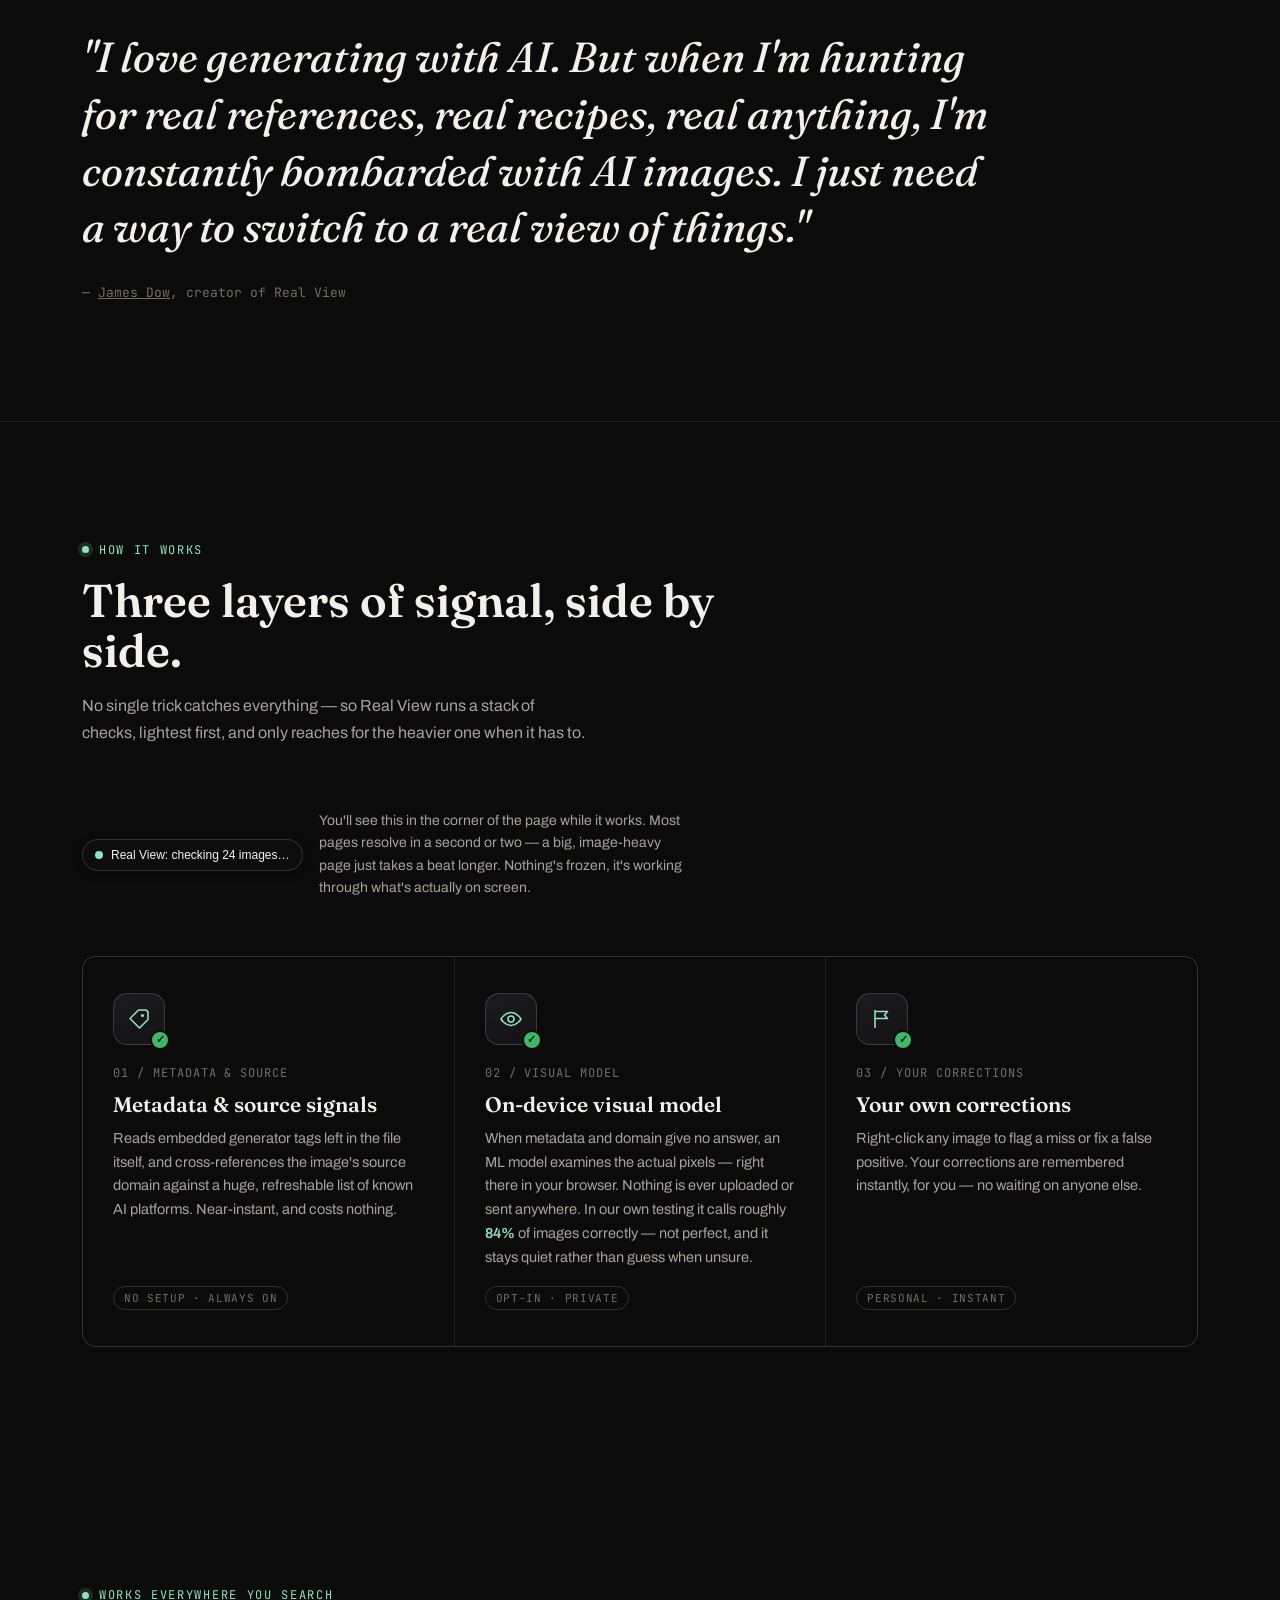
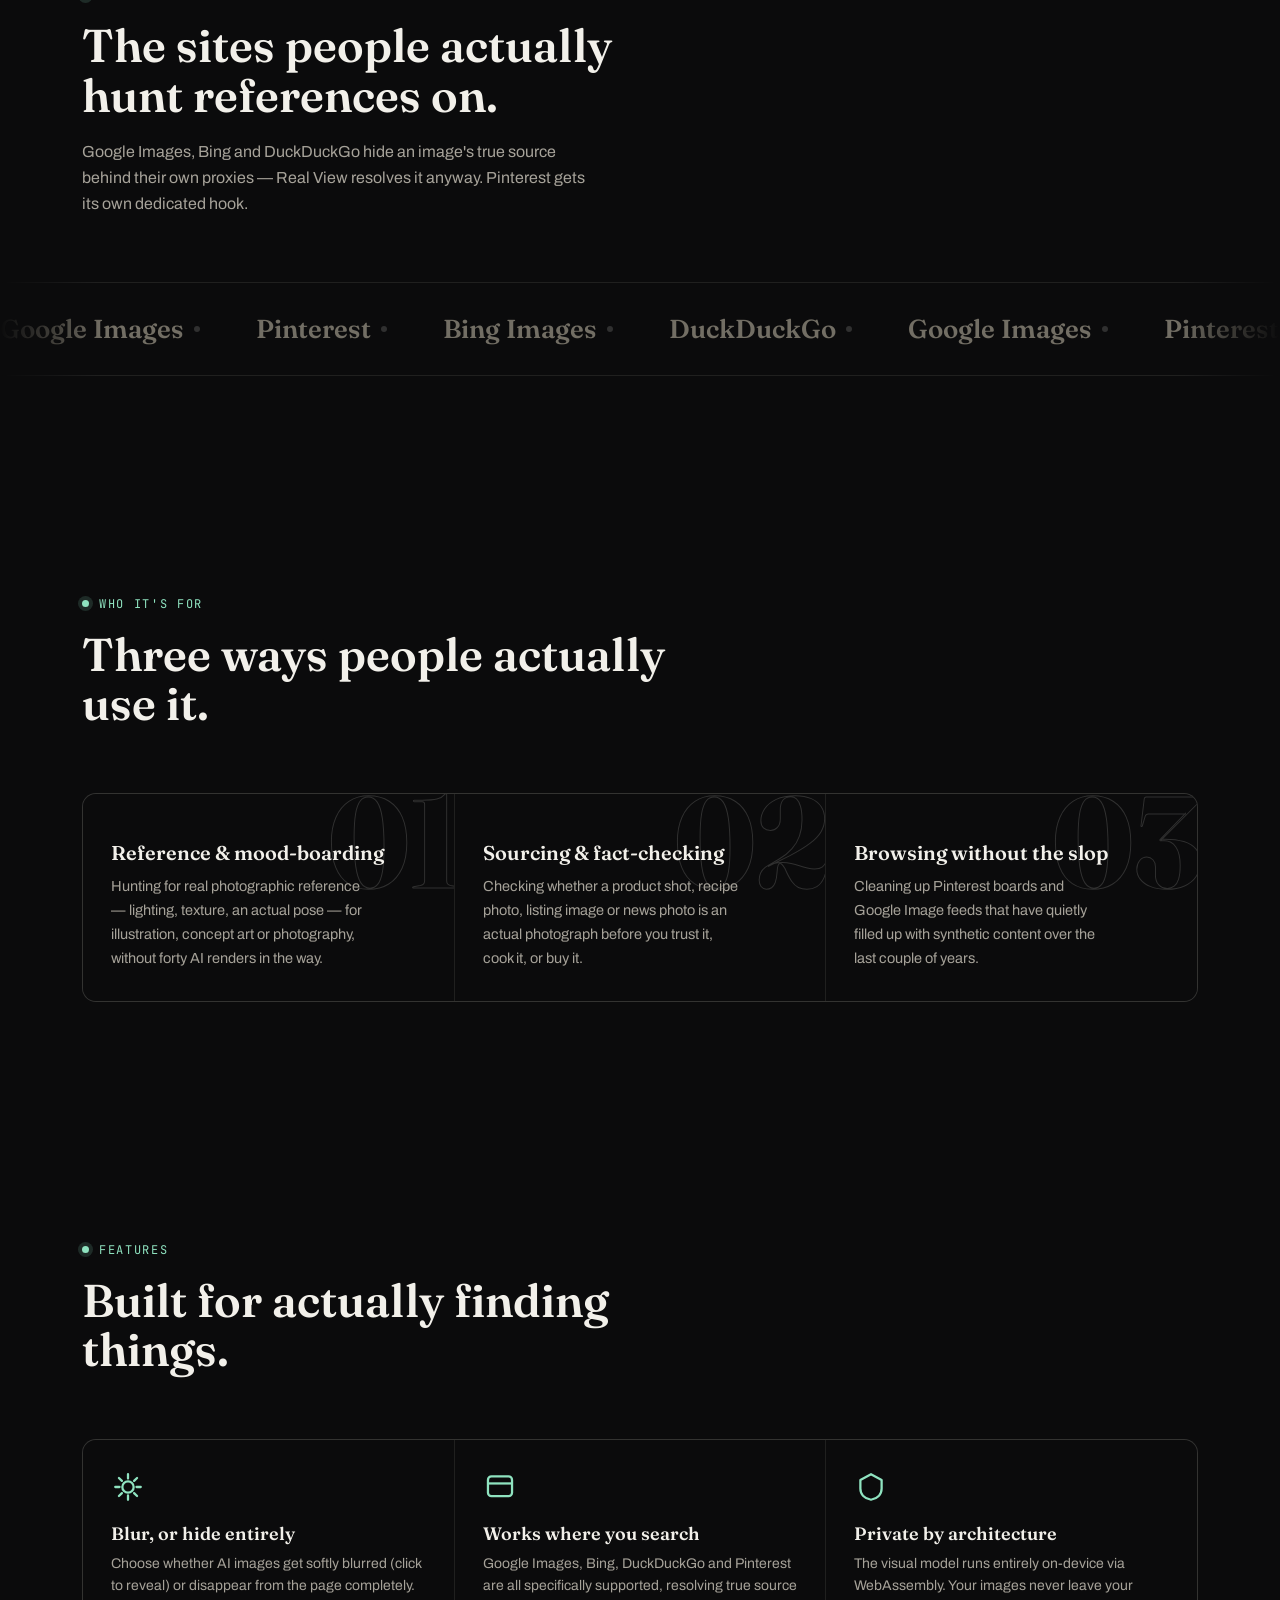
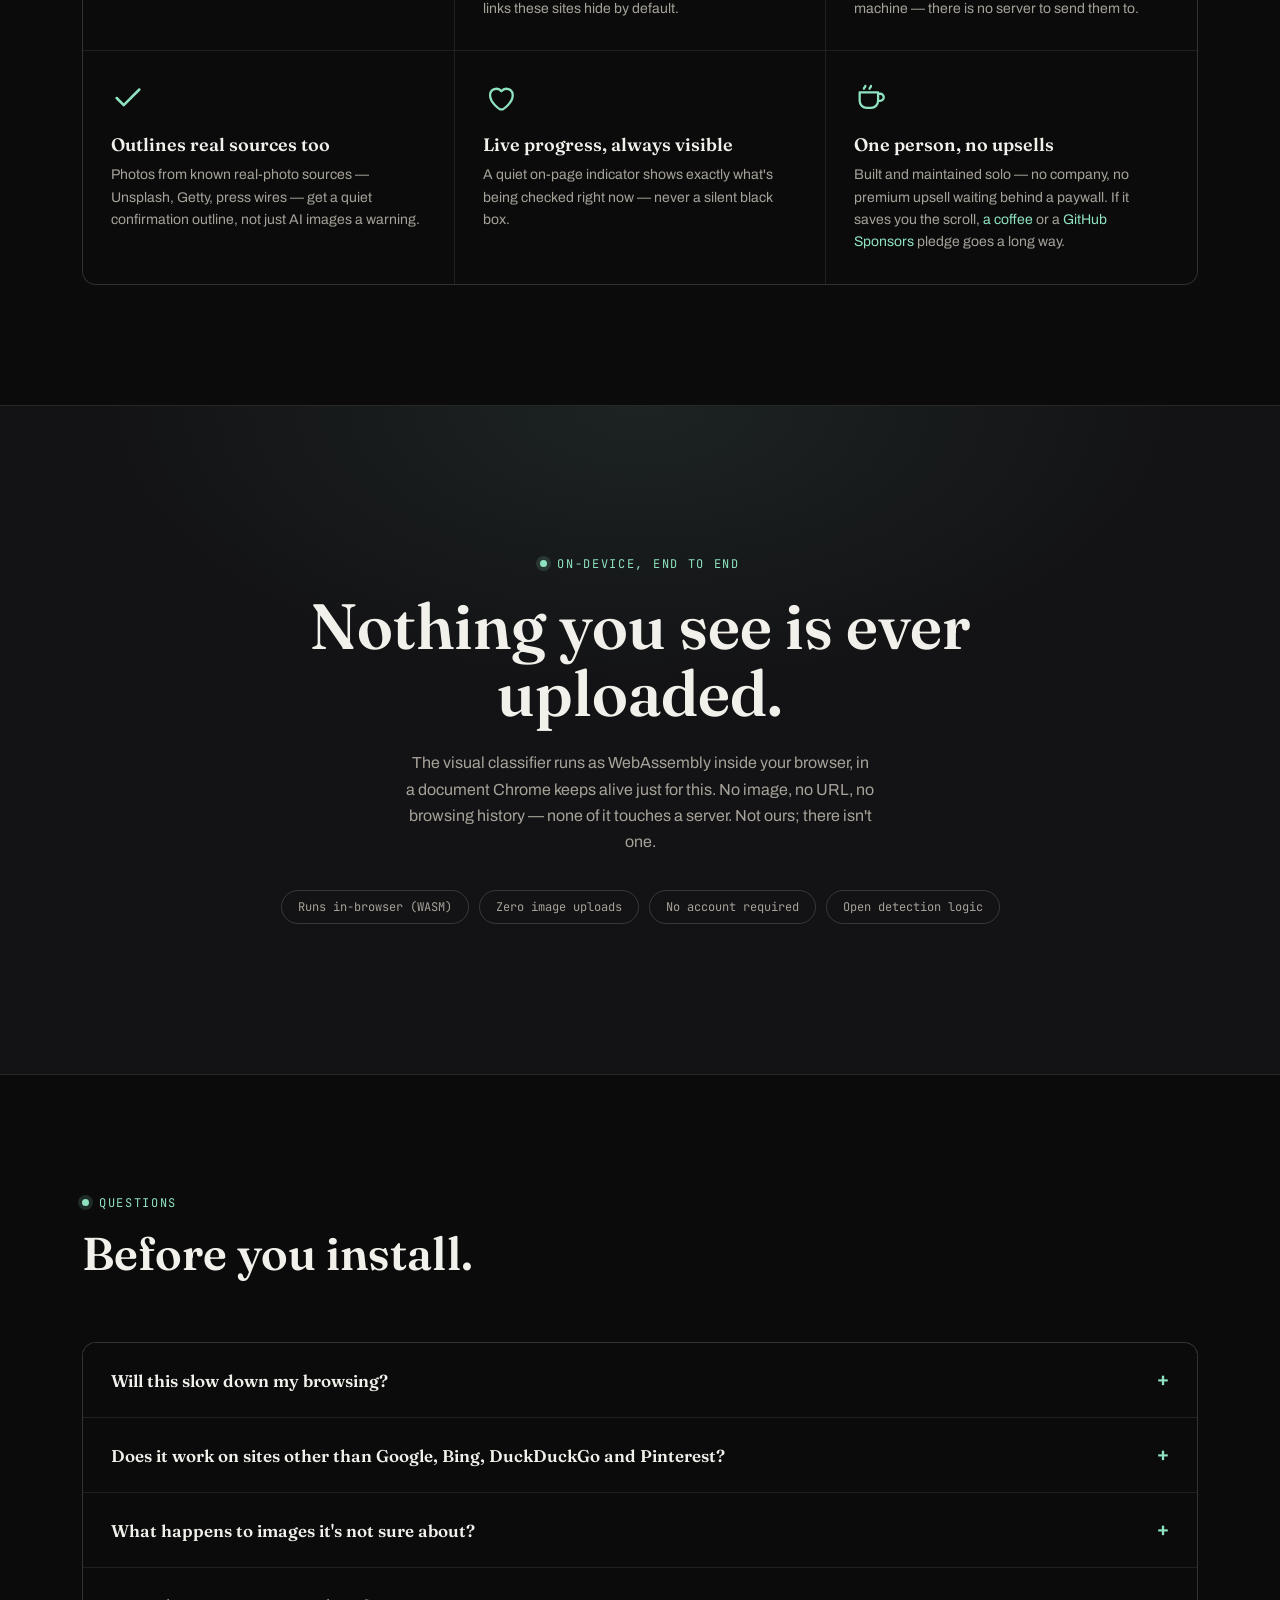
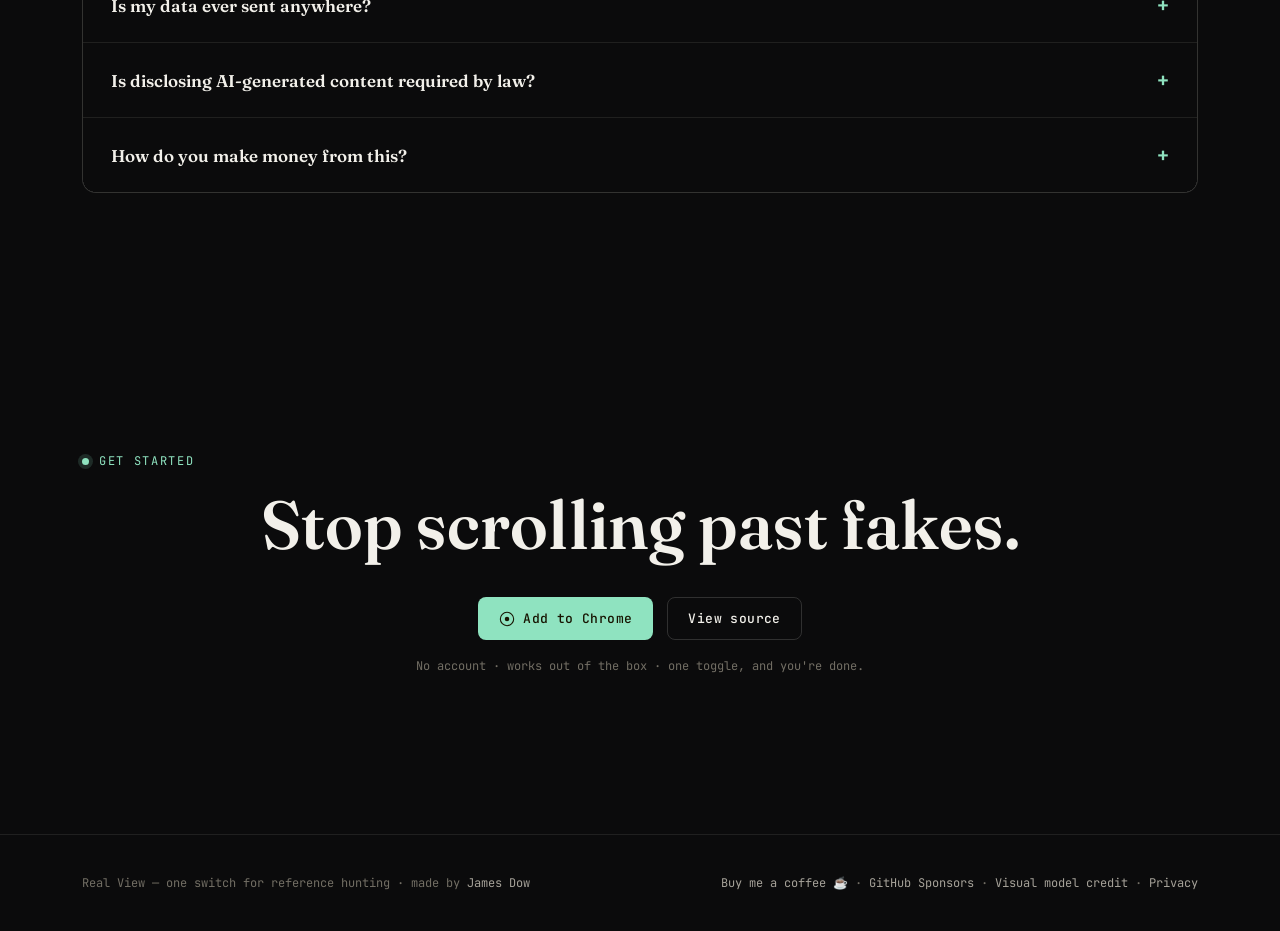
==== commit 7f81cc9d: "Add an FAQ entry on AI-disclosure regulation The EU's AI Act (Article 50) requires AI-generated cont" ====
--- a/docs/index.html
+++ b/docs/index.html
@@ -1182,6 +1182,10 @@
         <div class="faq-body">No. The visual model runs entirely on-device via WebAssembly. There's no server component to send anything to, even if we wanted to.</div>
       </details>
       <details class="faq-item reveal">
+        <summary>Is disclosing AI-generated content required by law?</summary>
+        <div class="faq-body">From 2 August 2026, the EU requires AI-generated content to be disclosed under its AI Act. The UK has no equivalent requirement. Real View doesn't wait for regulation to catch up — it just tells you either way.</div>
+      </details>
+      <details class="faq-item reveal">
         <summary>How do you make money from this?</summary>
         <div class="faq-body">I don't, really — Real View is an independent, one-person project, not a business. If it saves you the scroll, you're welcome to <a href="https://buymeacoffee.com/jamesdow" id="coffeeLinkFaq" target="_blank" rel="noopener">buy me a coffee</a> or back it on <a href="https://github.com/sponsors/jamesdow" id="sponsorLinkFaq" target="_blank" rel="noopener">GitHub Sponsors</a>. No account, no catch, no upsell hiding behind it.</div>
       </details>
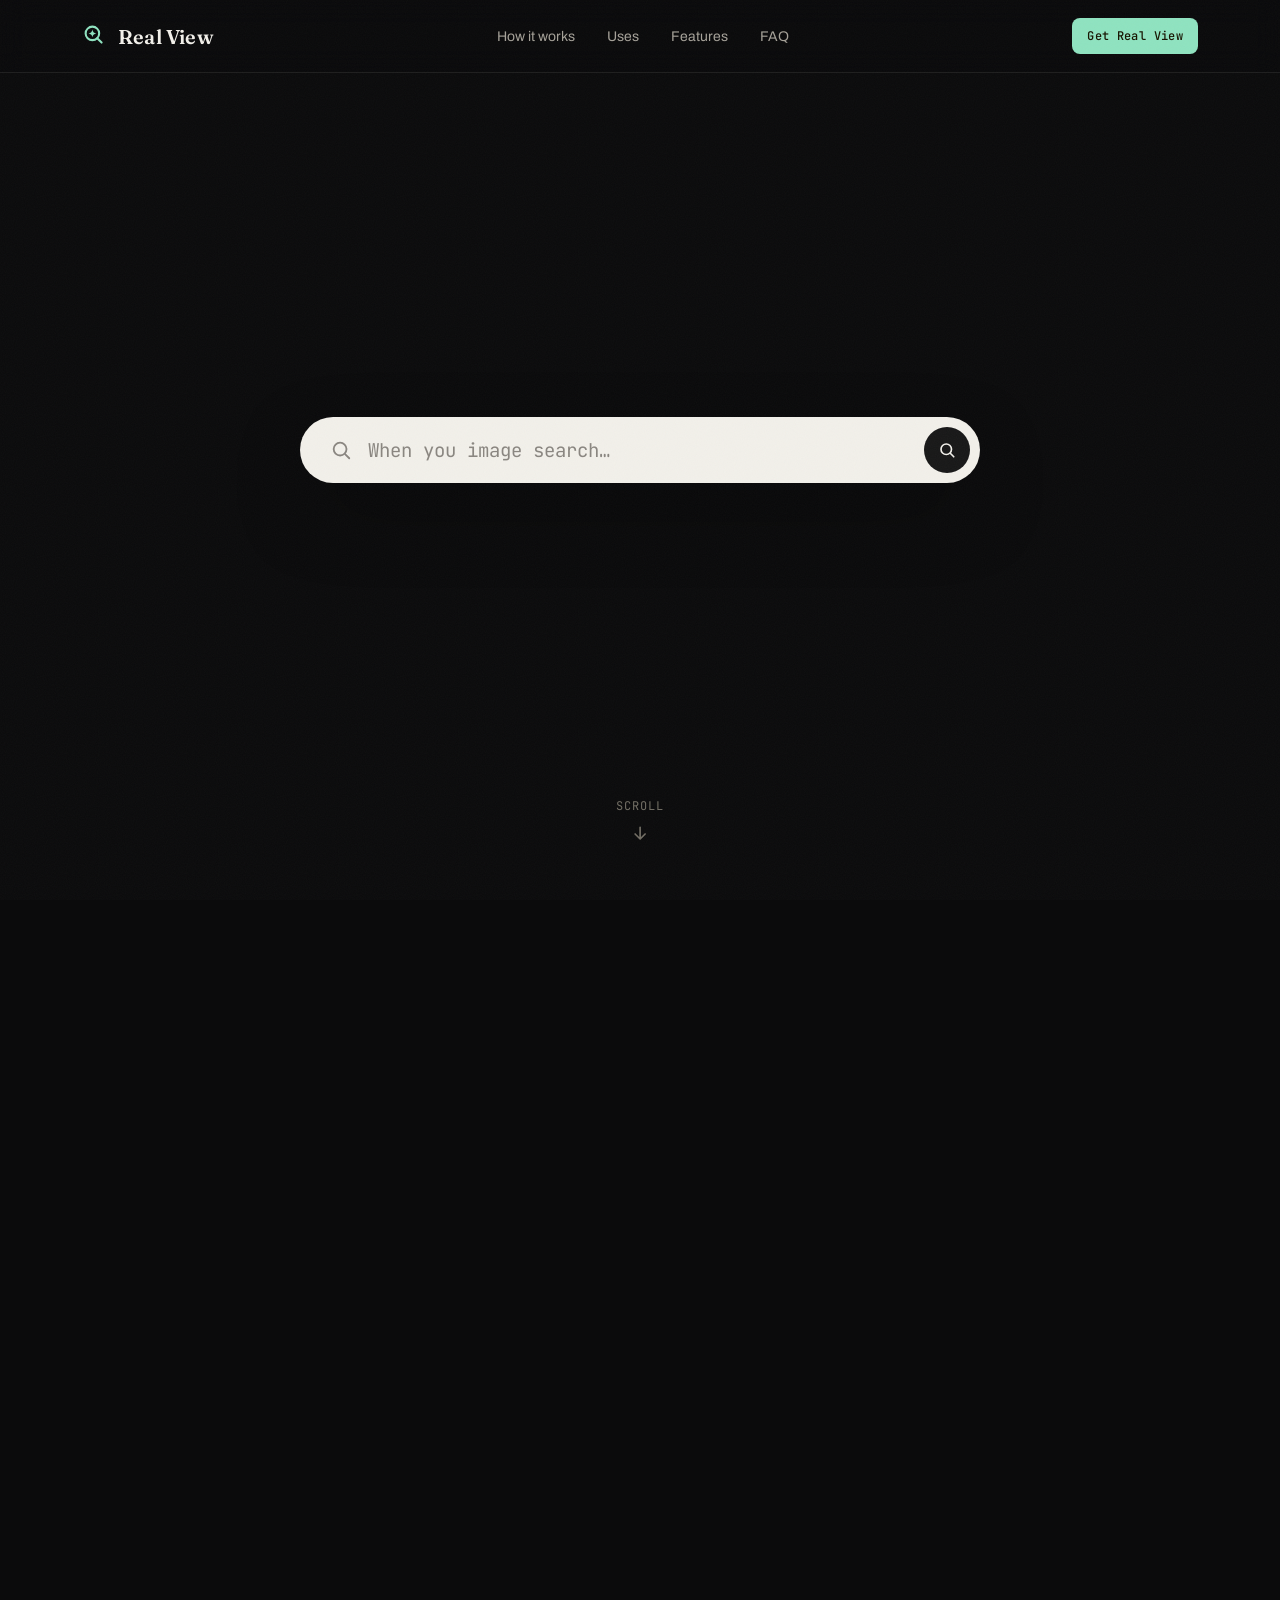
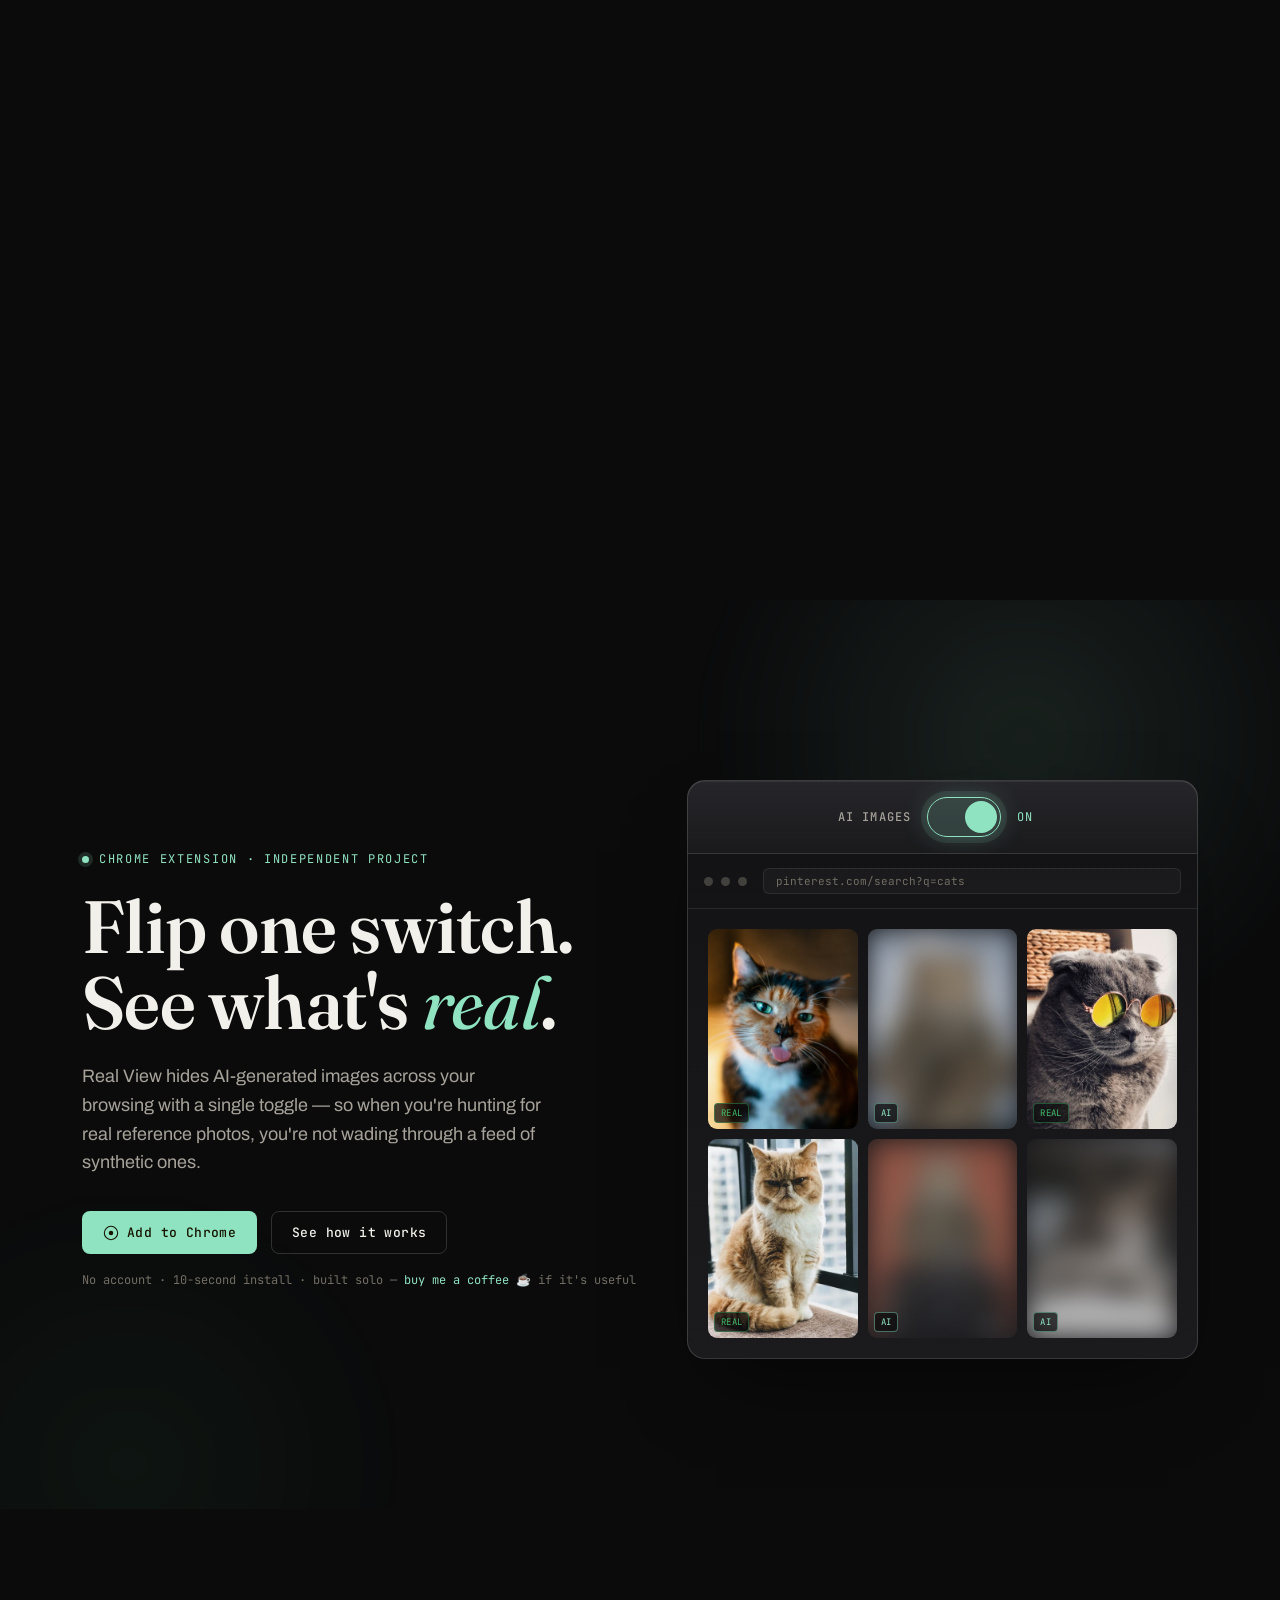
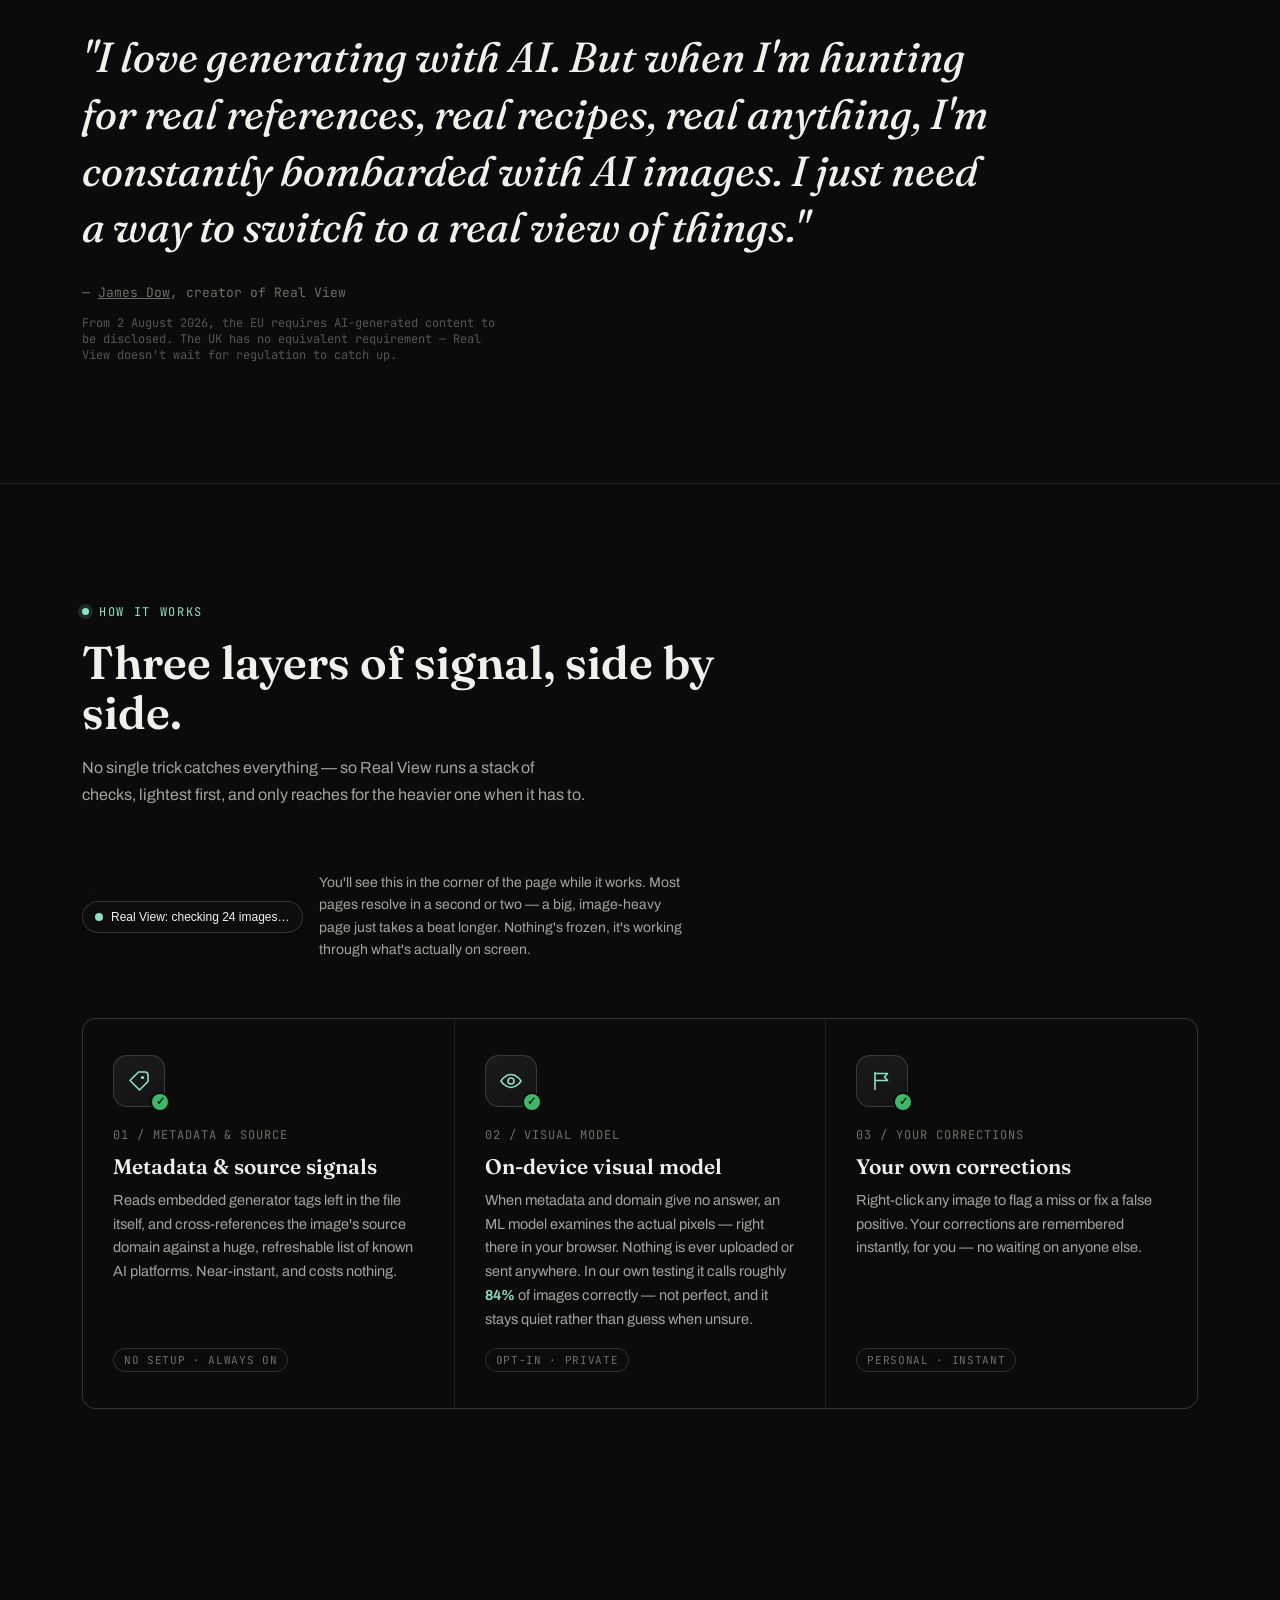
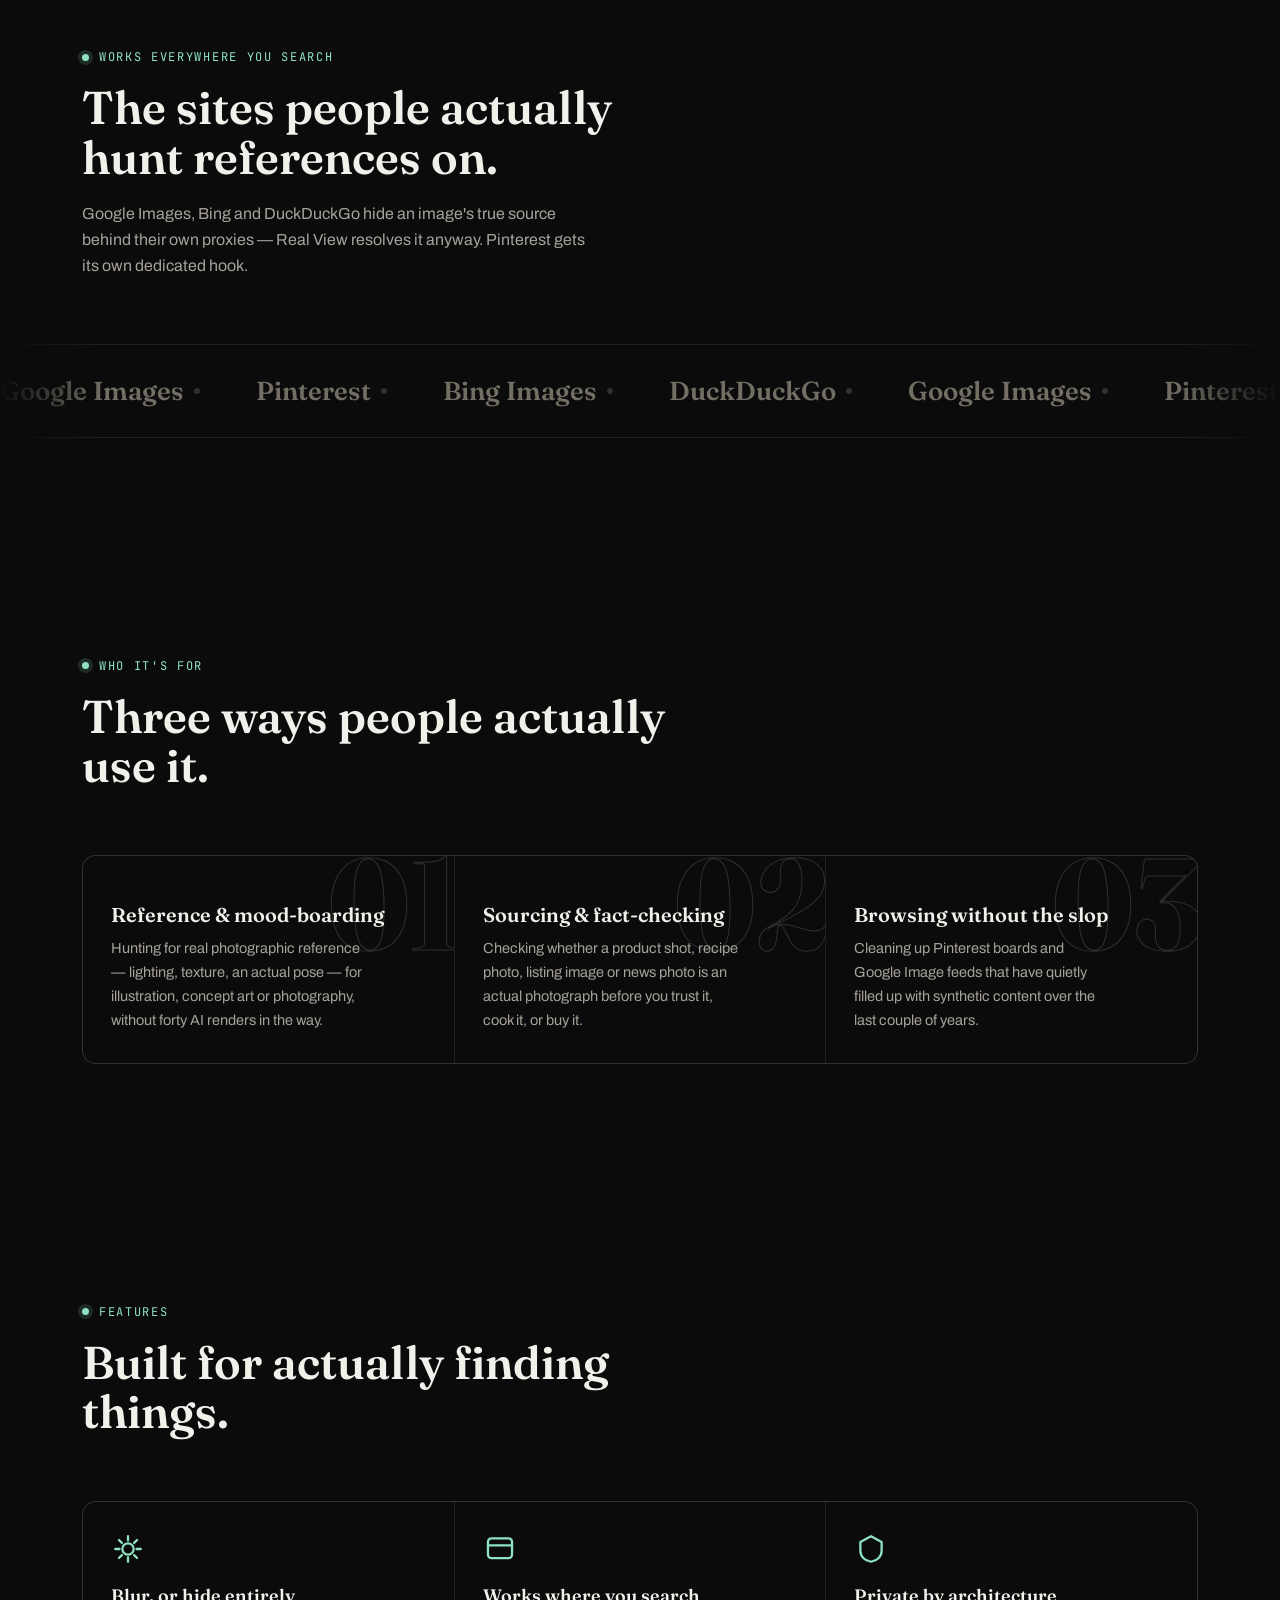
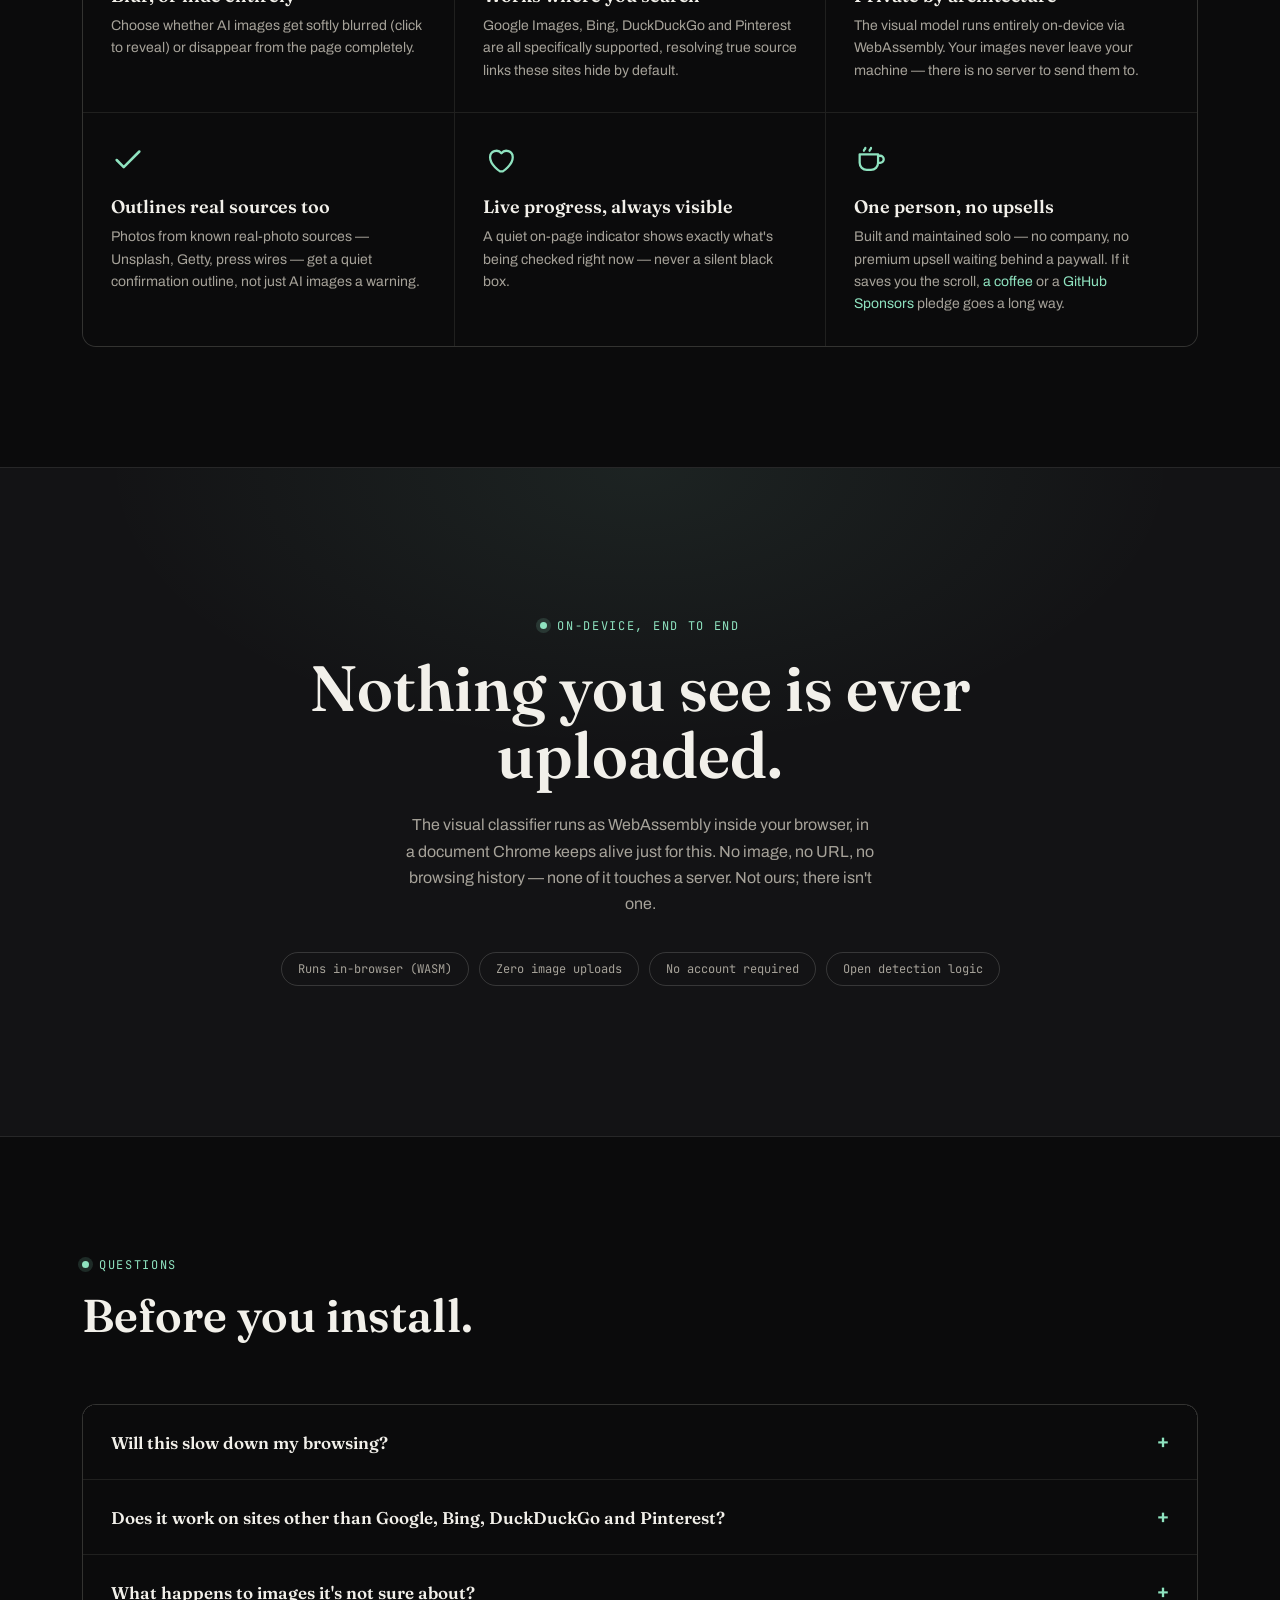
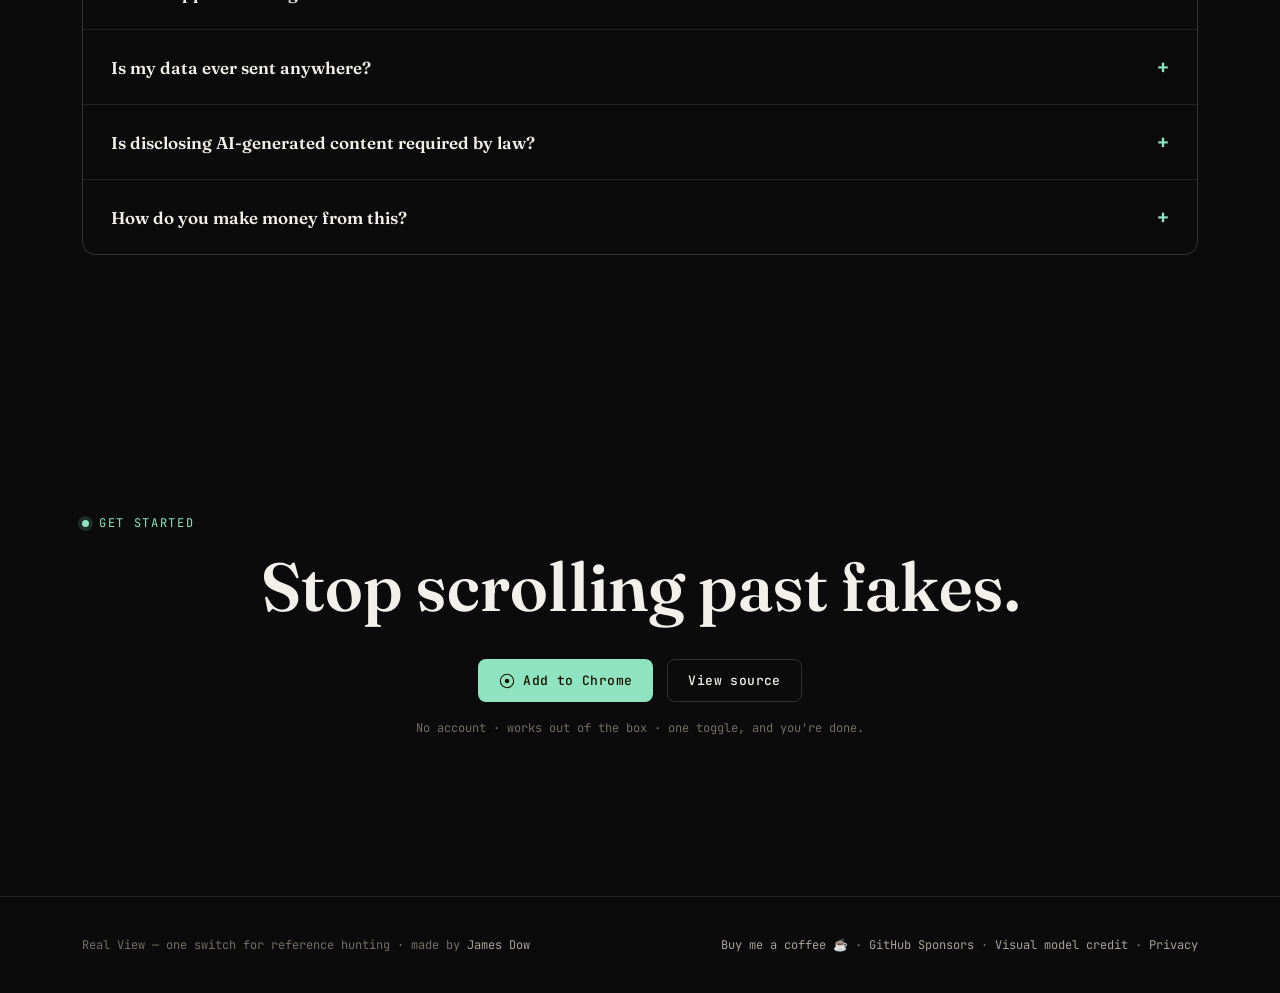
==== commit 343b65c4: "Add the AI-disclosure regulation note to the founder quote section Same fact as the FAQ entry, surfa" ====
--- a/docs/index.html
+++ b/docs/index.html
@@ -382,6 +382,14 @@
     font-size:13px;
     color:var(--fg-faint);
   }
+  .statement .context{
+    margin-top:14px;
+    font-family:var(--mono);
+    font-size:12px;
+    color:var(--fg-faint);
+    opacity:0.75;
+    max-width:60ch;
+  }
 
   /* ---------- signal stack (horizontal) ---------- */
   .stack{
@@ -1002,6 +1010,7 @@
   <div class="wrap reveal">
     <blockquote>"I love generating with AI. But when I'm hunting for real references, real recipes, real anything, I'm constantly bombarded with AI images. I just need a way to switch to a real view of things."</blockquote>
     <div class="attribution">— <a href="https://www.linkedin.com/in/jamesscdow/" target="_blank" rel="noopener">James Dow</a>, creator of Real View</div>
+    <div class="context">From 2 August 2026, the EU requires AI-generated content to be disclosed. The UK has no equivalent requirement — Real View doesn't wait for regulation to catch up.</div>
   </div>
 </section>
 
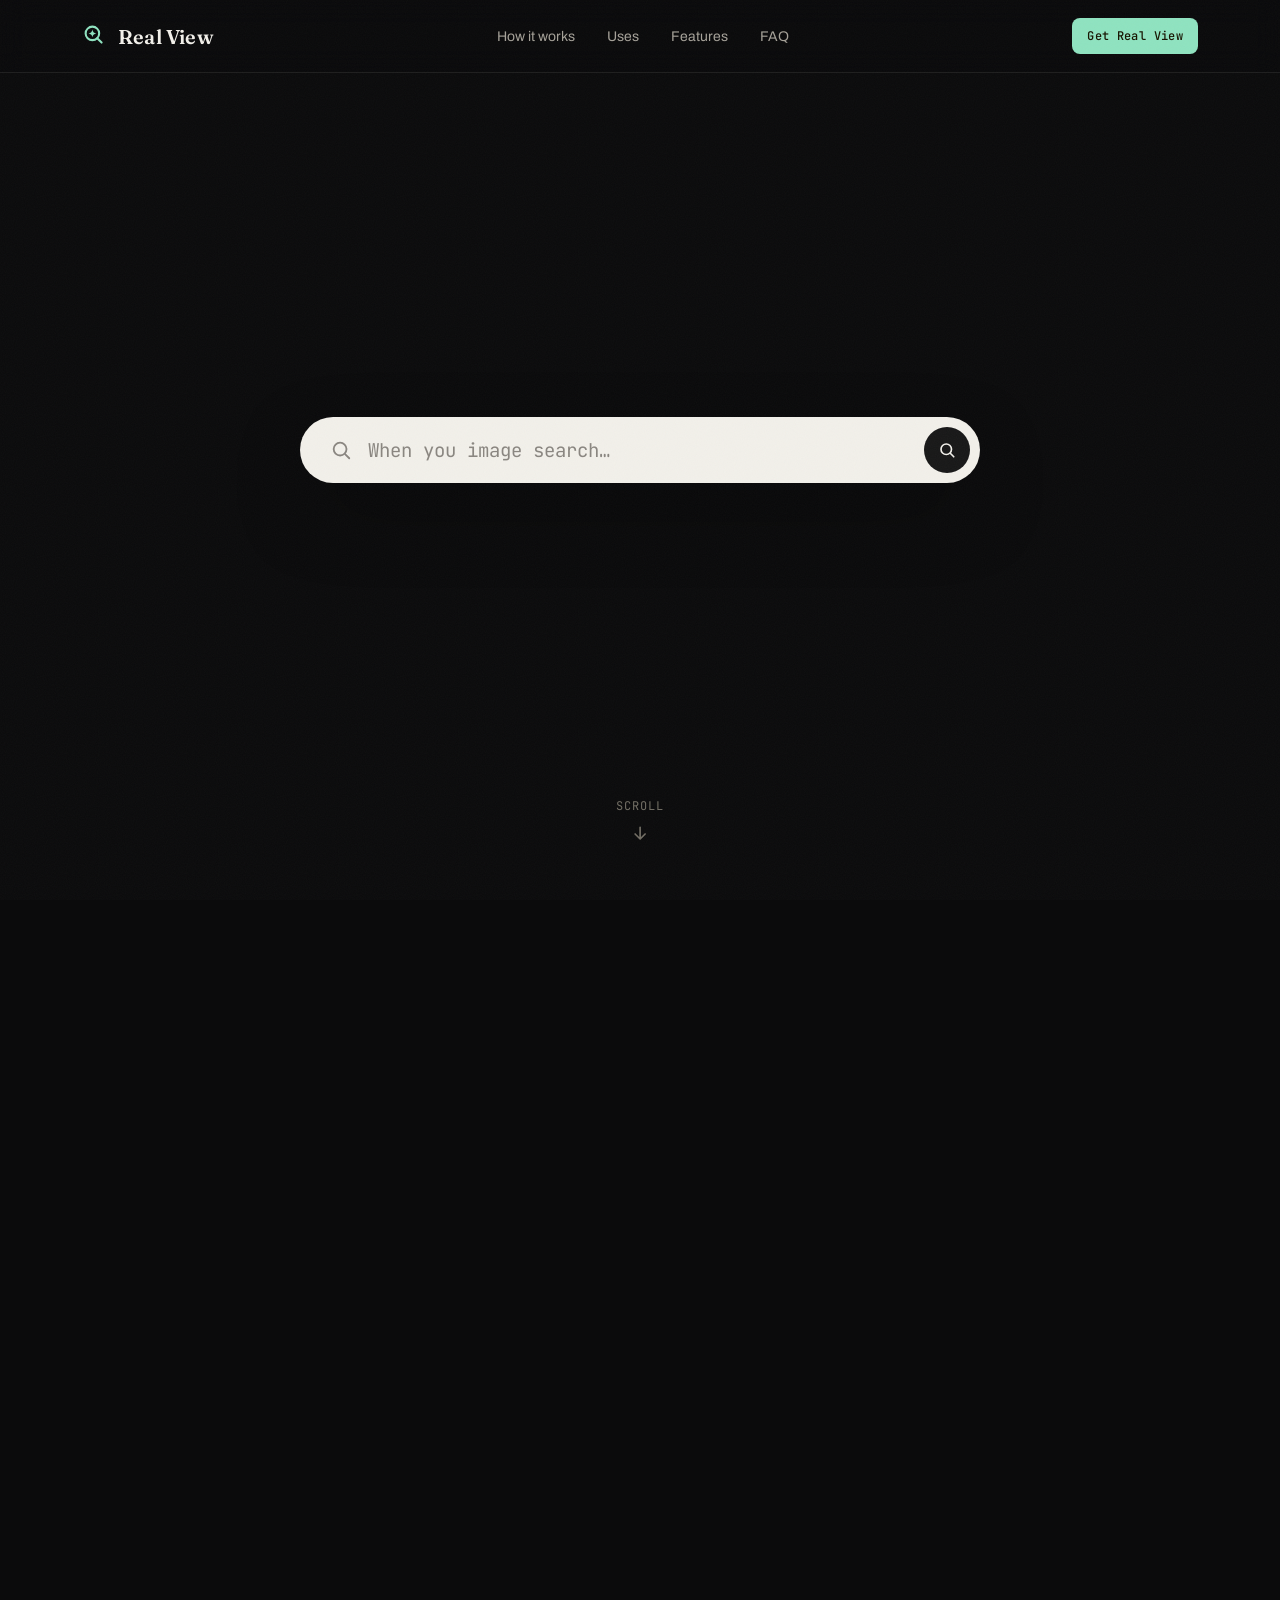
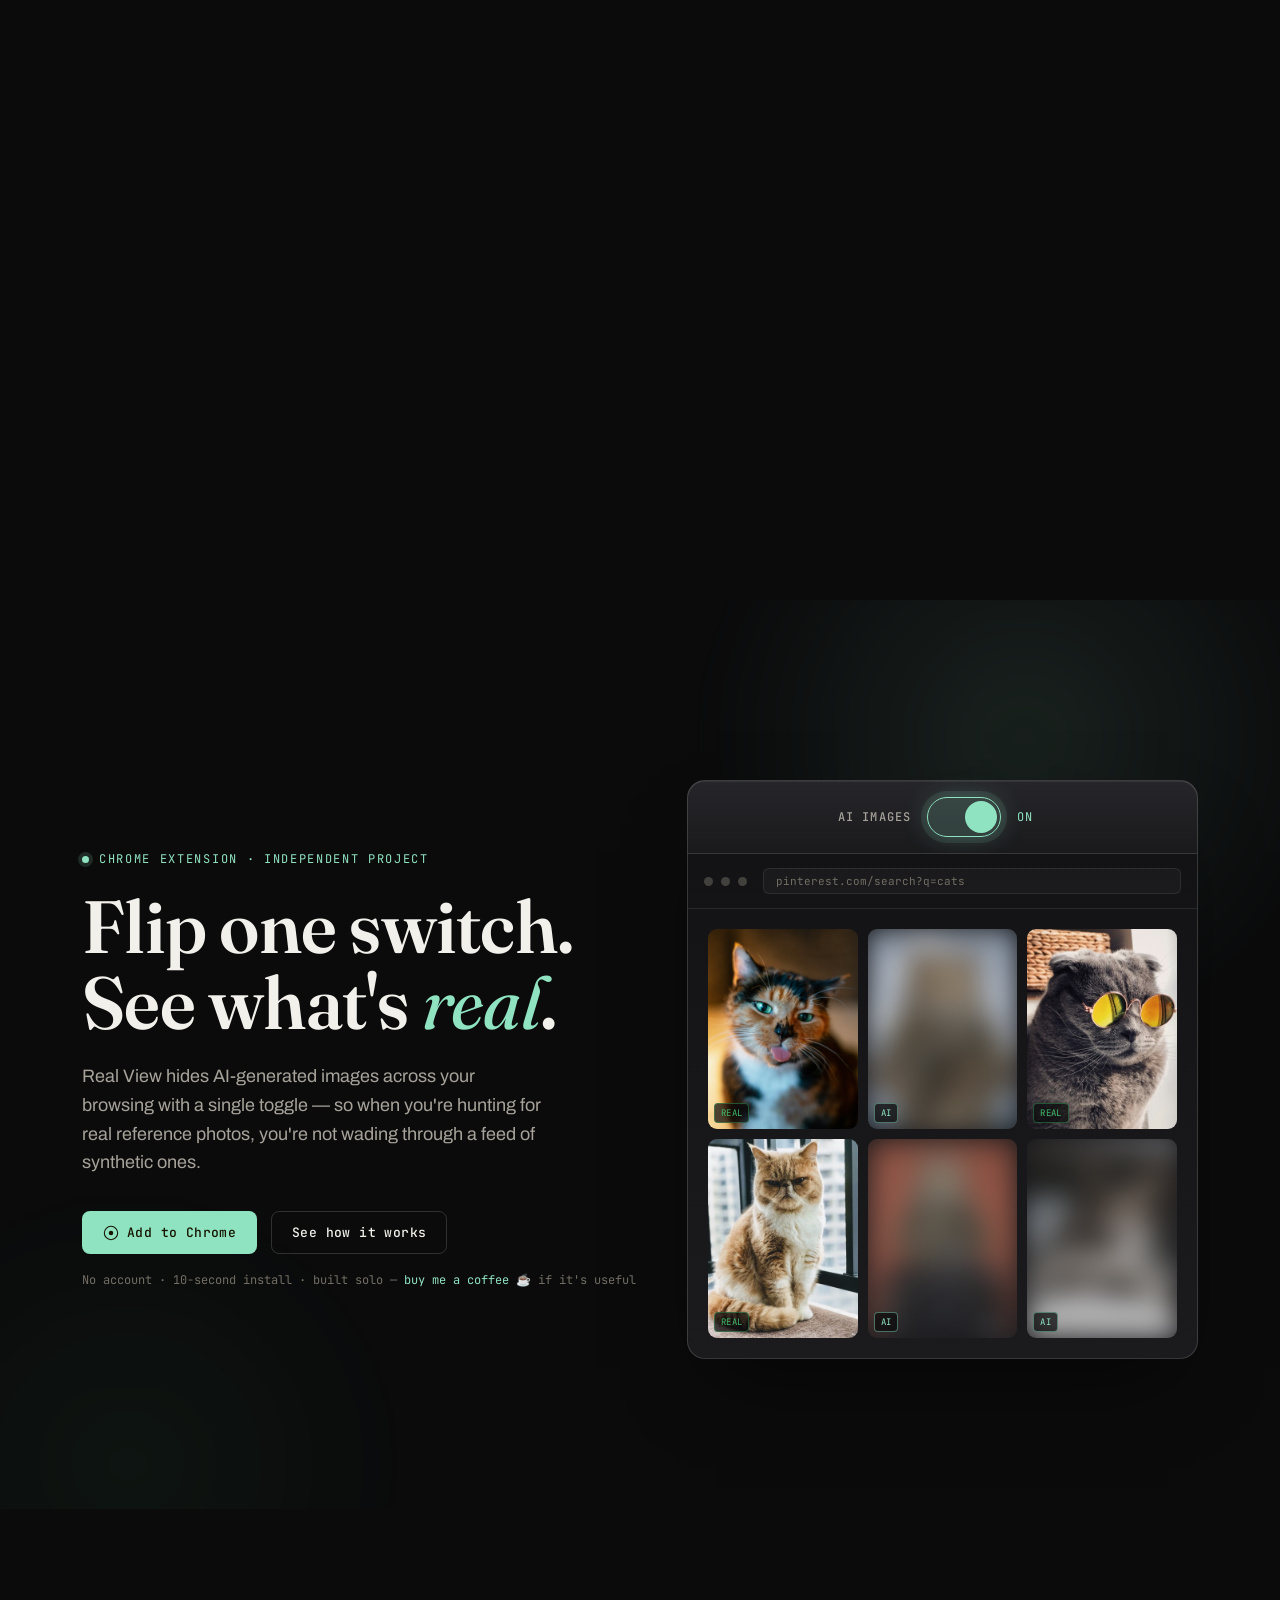
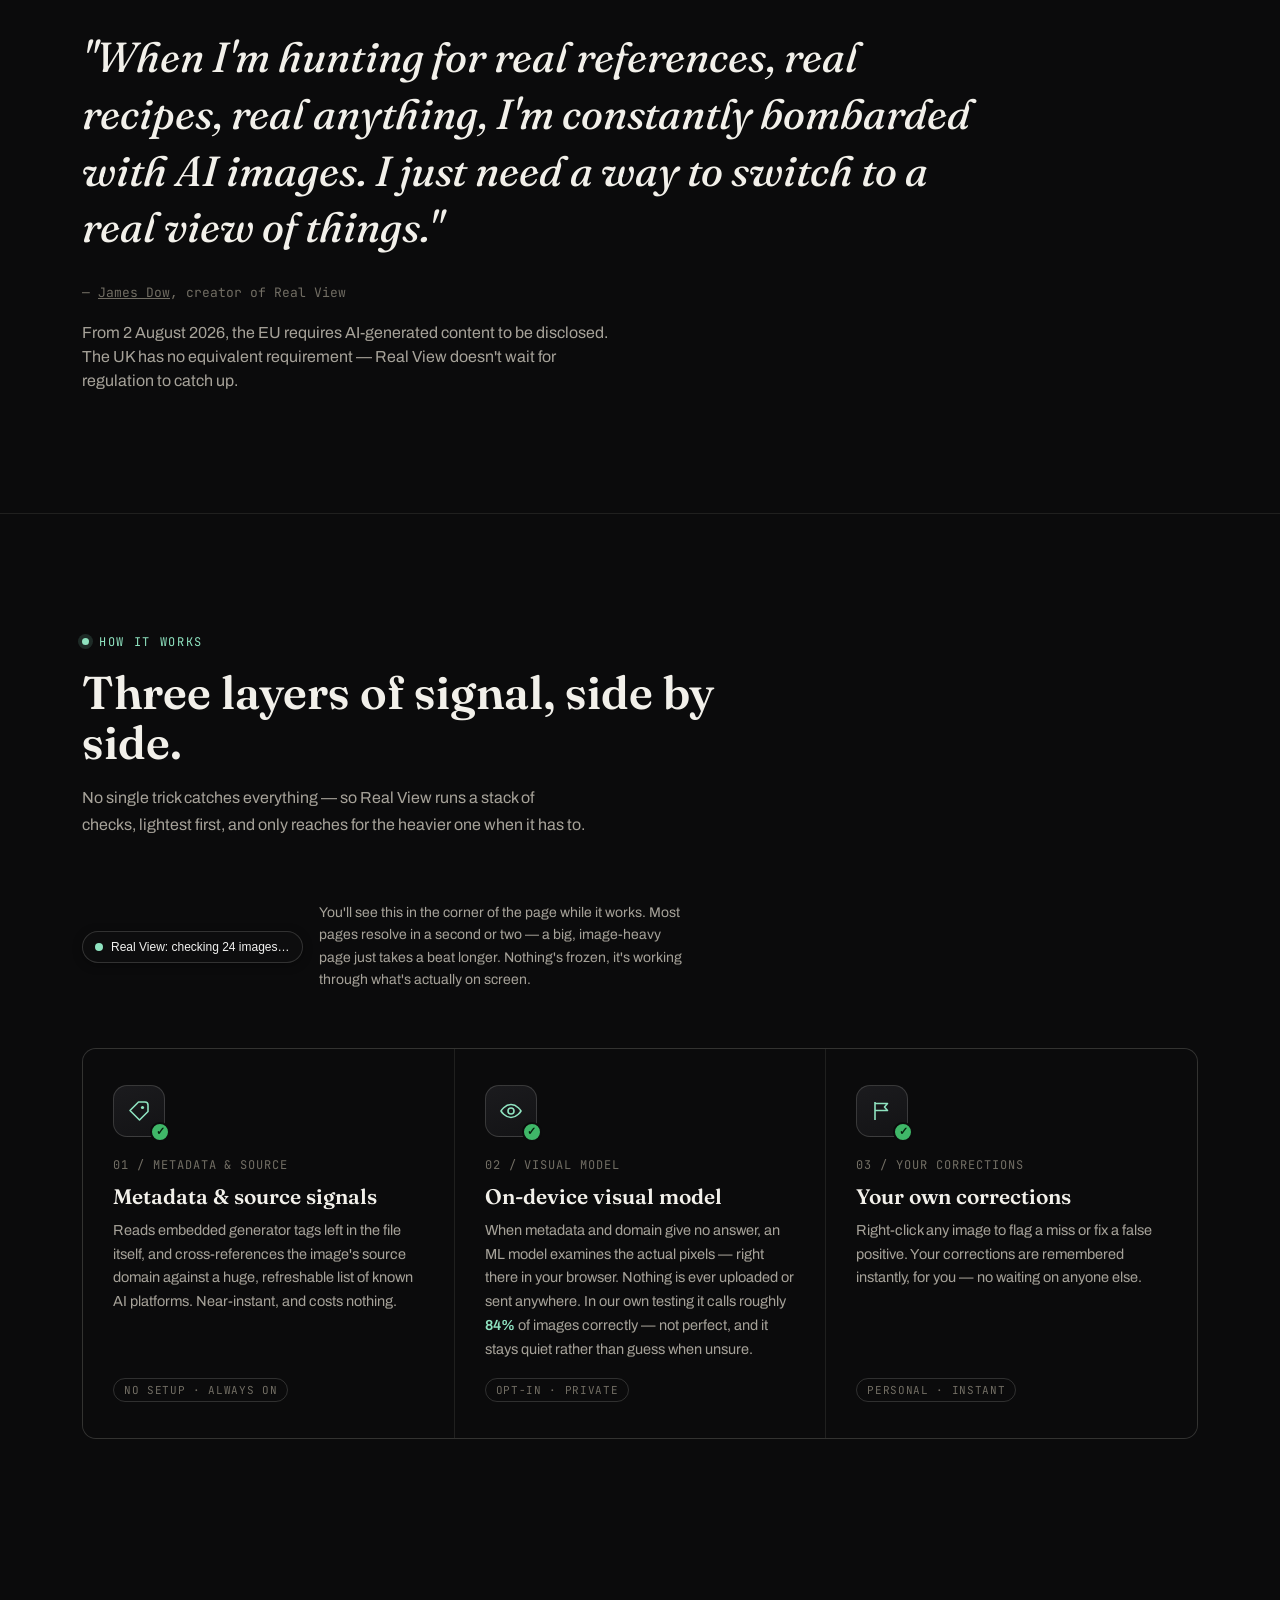
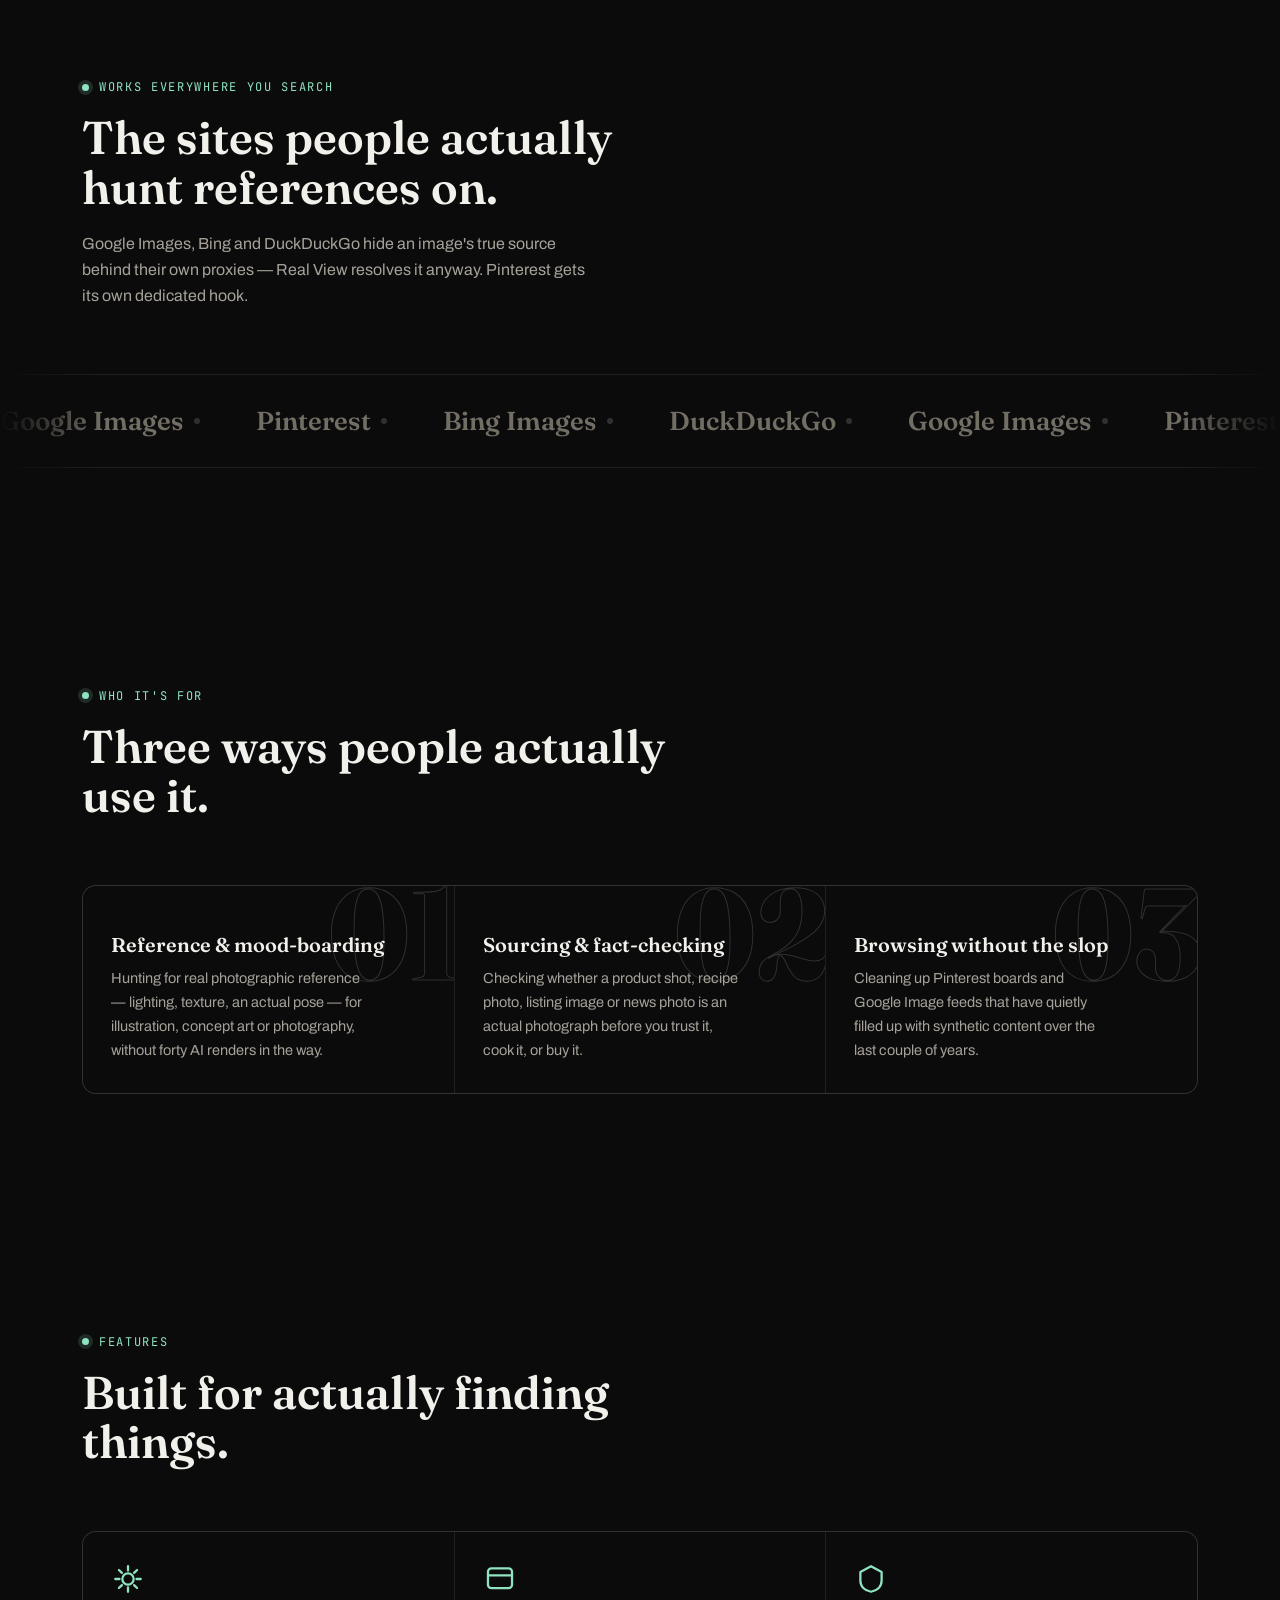
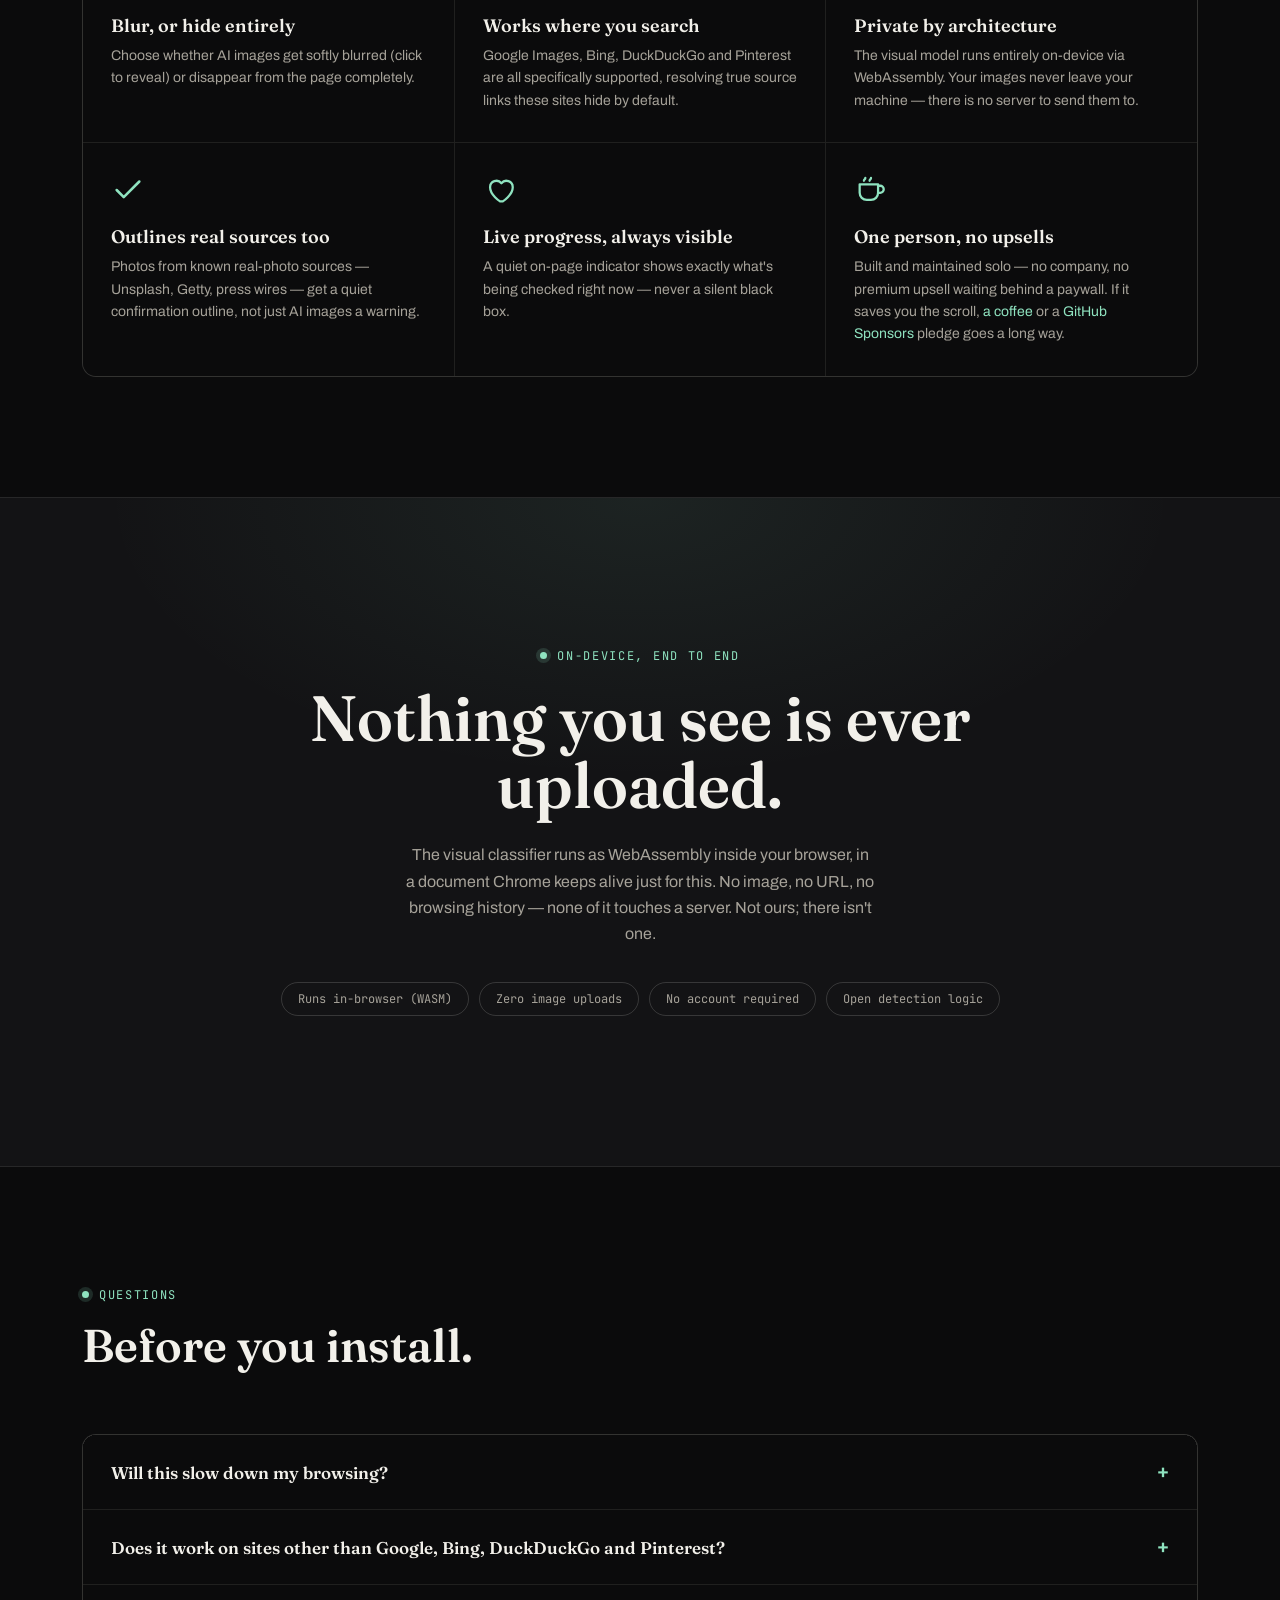
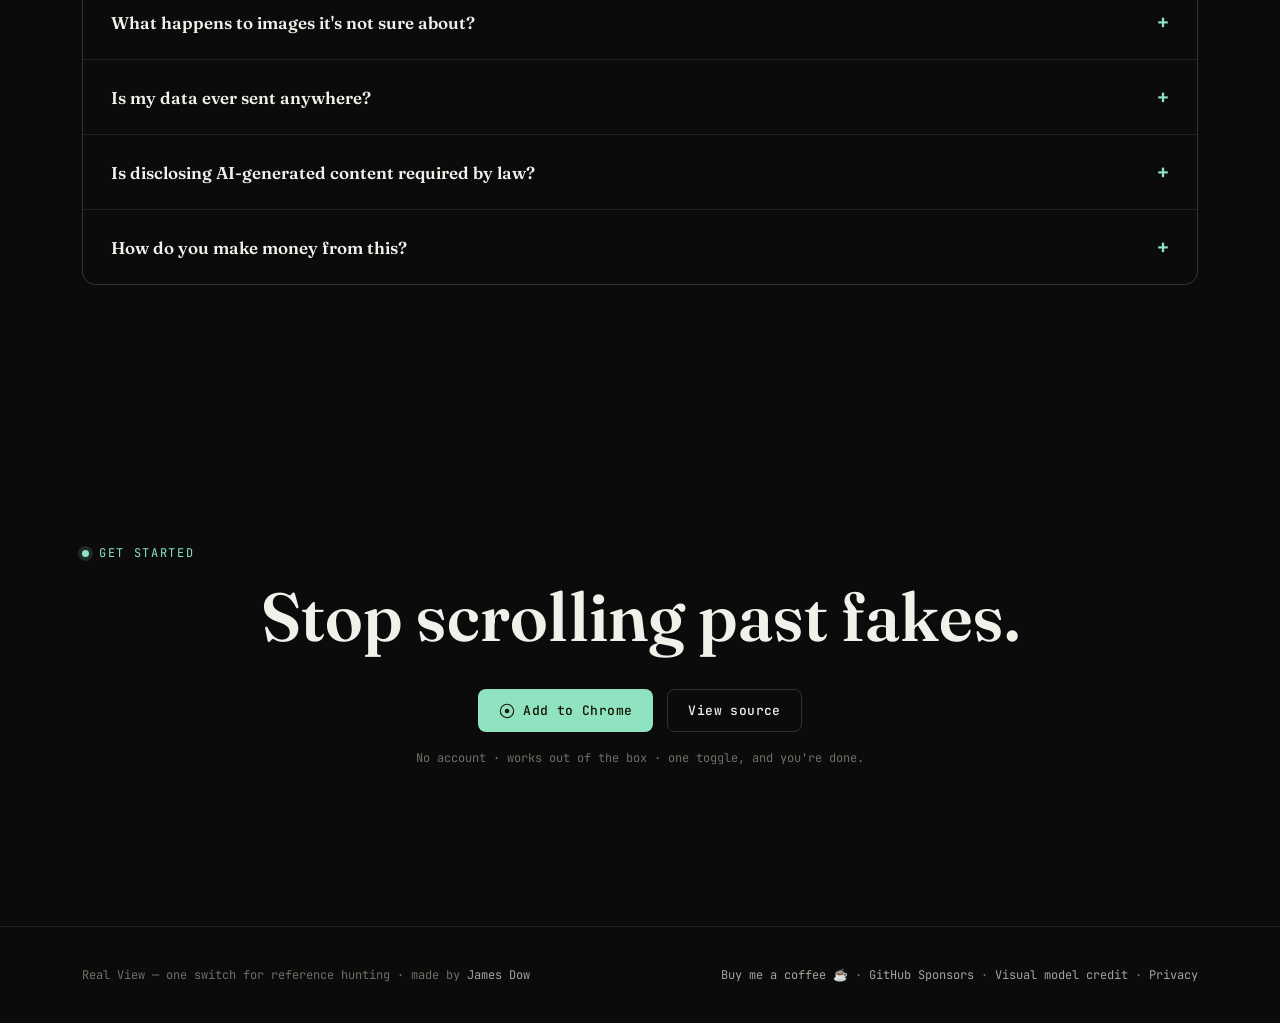
==== commit 6c572212: "Trim the founder quote and resize the regulation note Drops the "I love generating with AI" opener f" ====
--- a/docs/index.html
+++ b/docs/index.html
@@ -383,11 +383,10 @@
     color:var(--fg-faint);
   }
   .statement .context{
-    margin-top:14px;
-    font-family:var(--mono);
-    font-size:12px;
-    color:var(--fg-faint);
-    opacity:0.75;
+    margin-top:20px;
+    font-size:16px;
+    line-height:1.5;
+    color:var(--fg-dim);
     max-width:60ch;
   }
 
@@ -1008,7 +1007,7 @@
 
 <section class="statement">
   <div class="wrap reveal">
-    <blockquote>"I love generating with AI. But when I'm hunting for real references, real recipes, real anything, I'm constantly bombarded with AI images. I just need a way to switch to a real view of things."</blockquote>
+    <blockquote>"When I'm hunting for real references, real recipes, real anything, I'm constantly bombarded with AI images. I just need a way to switch to a real view of things."</blockquote>
     <div class="attribution">— <a href="https://www.linkedin.com/in/jamesscdow/" target="_blank" rel="noopener">James Dow</a>, creator of Real View</div>
     <div class="context">From 2 August 2026, the EU requires AI-generated content to be disclosed. The UK has no equivalent requirement — Real View doesn't wait for regulation to catch up.</div>
   </div>
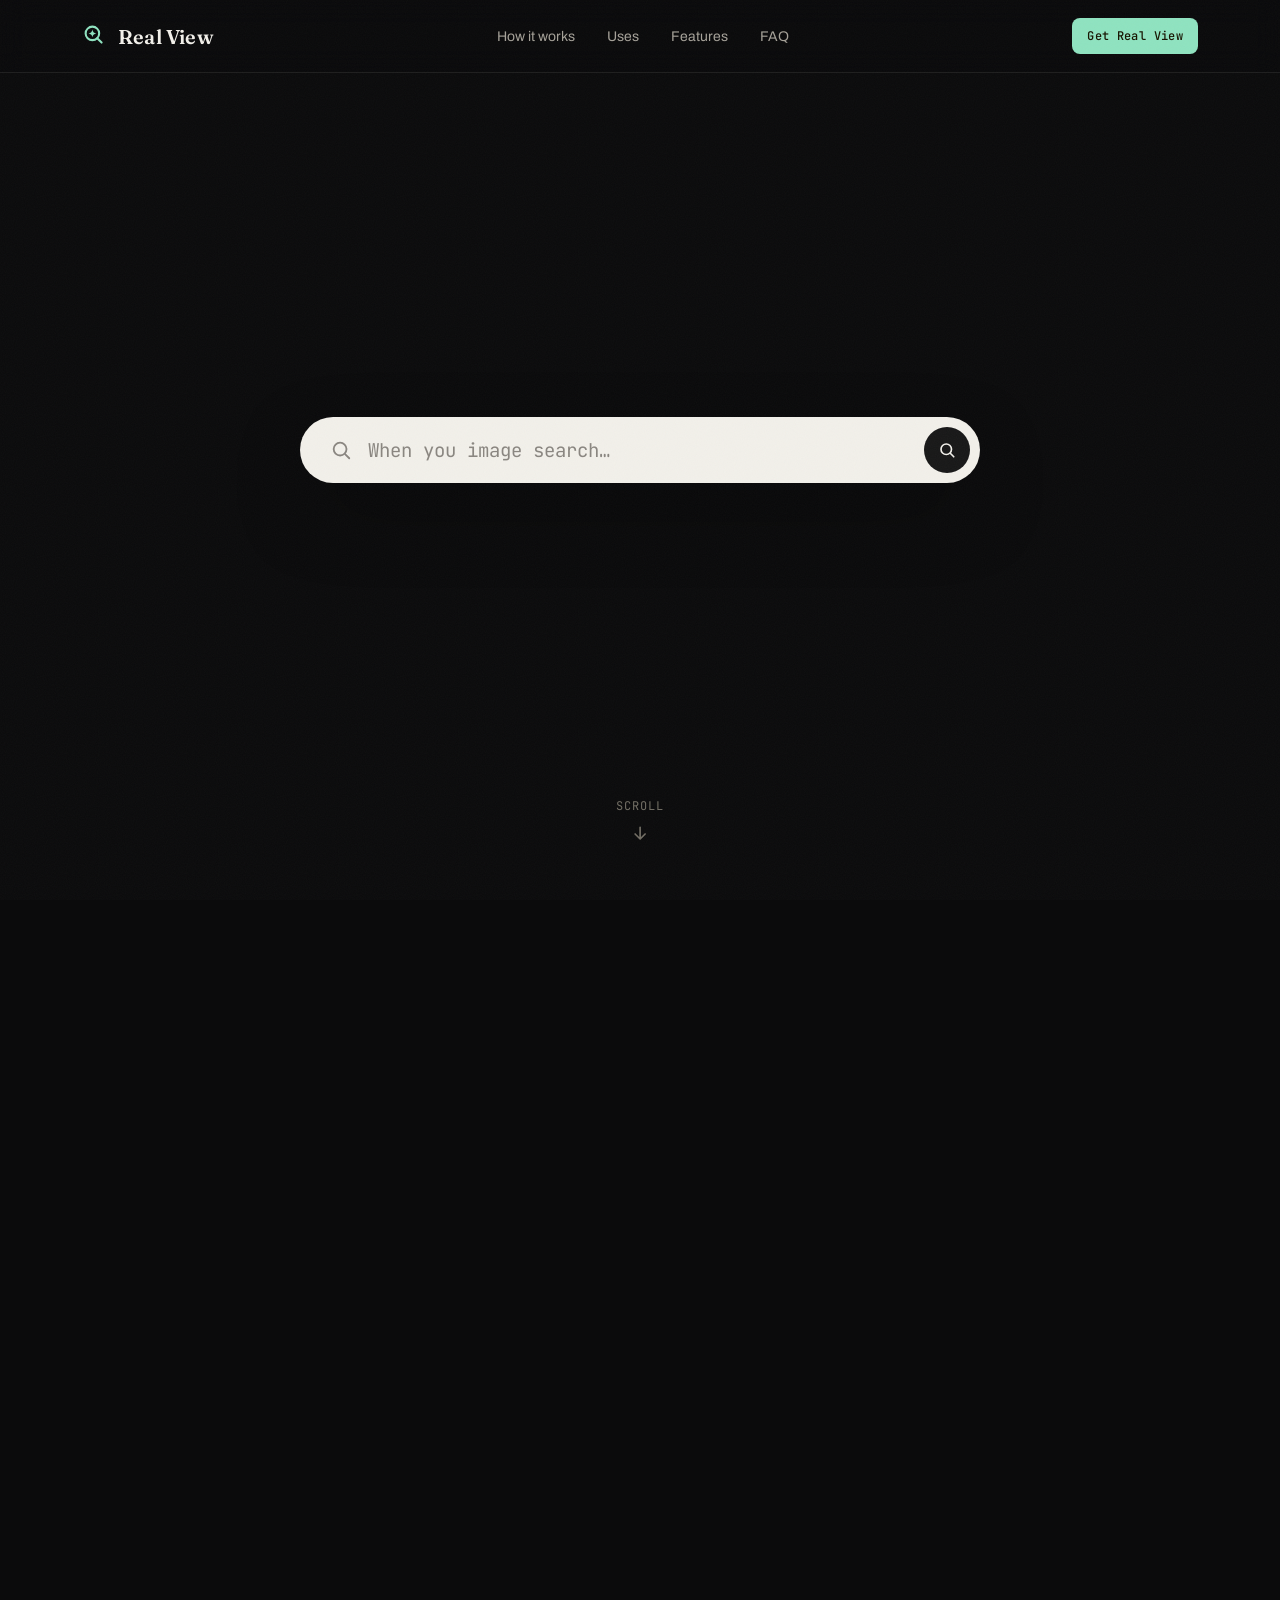
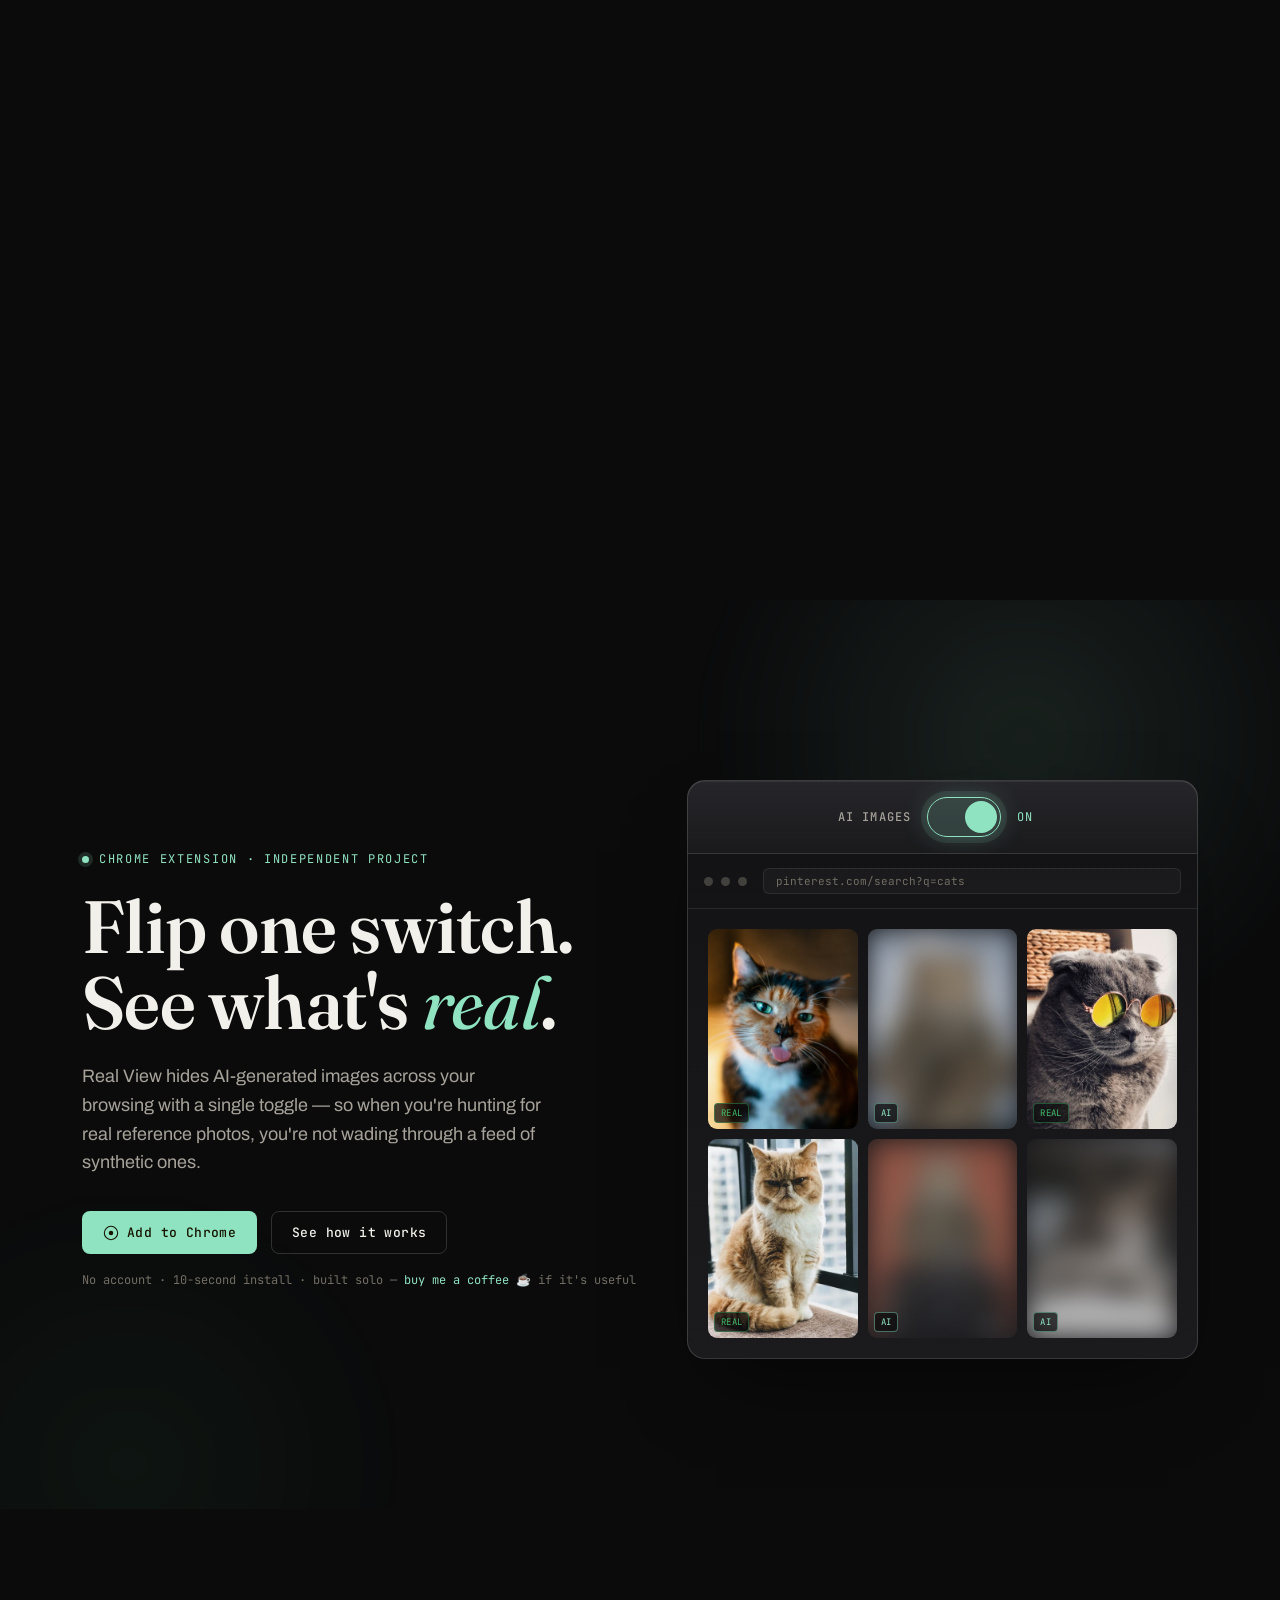
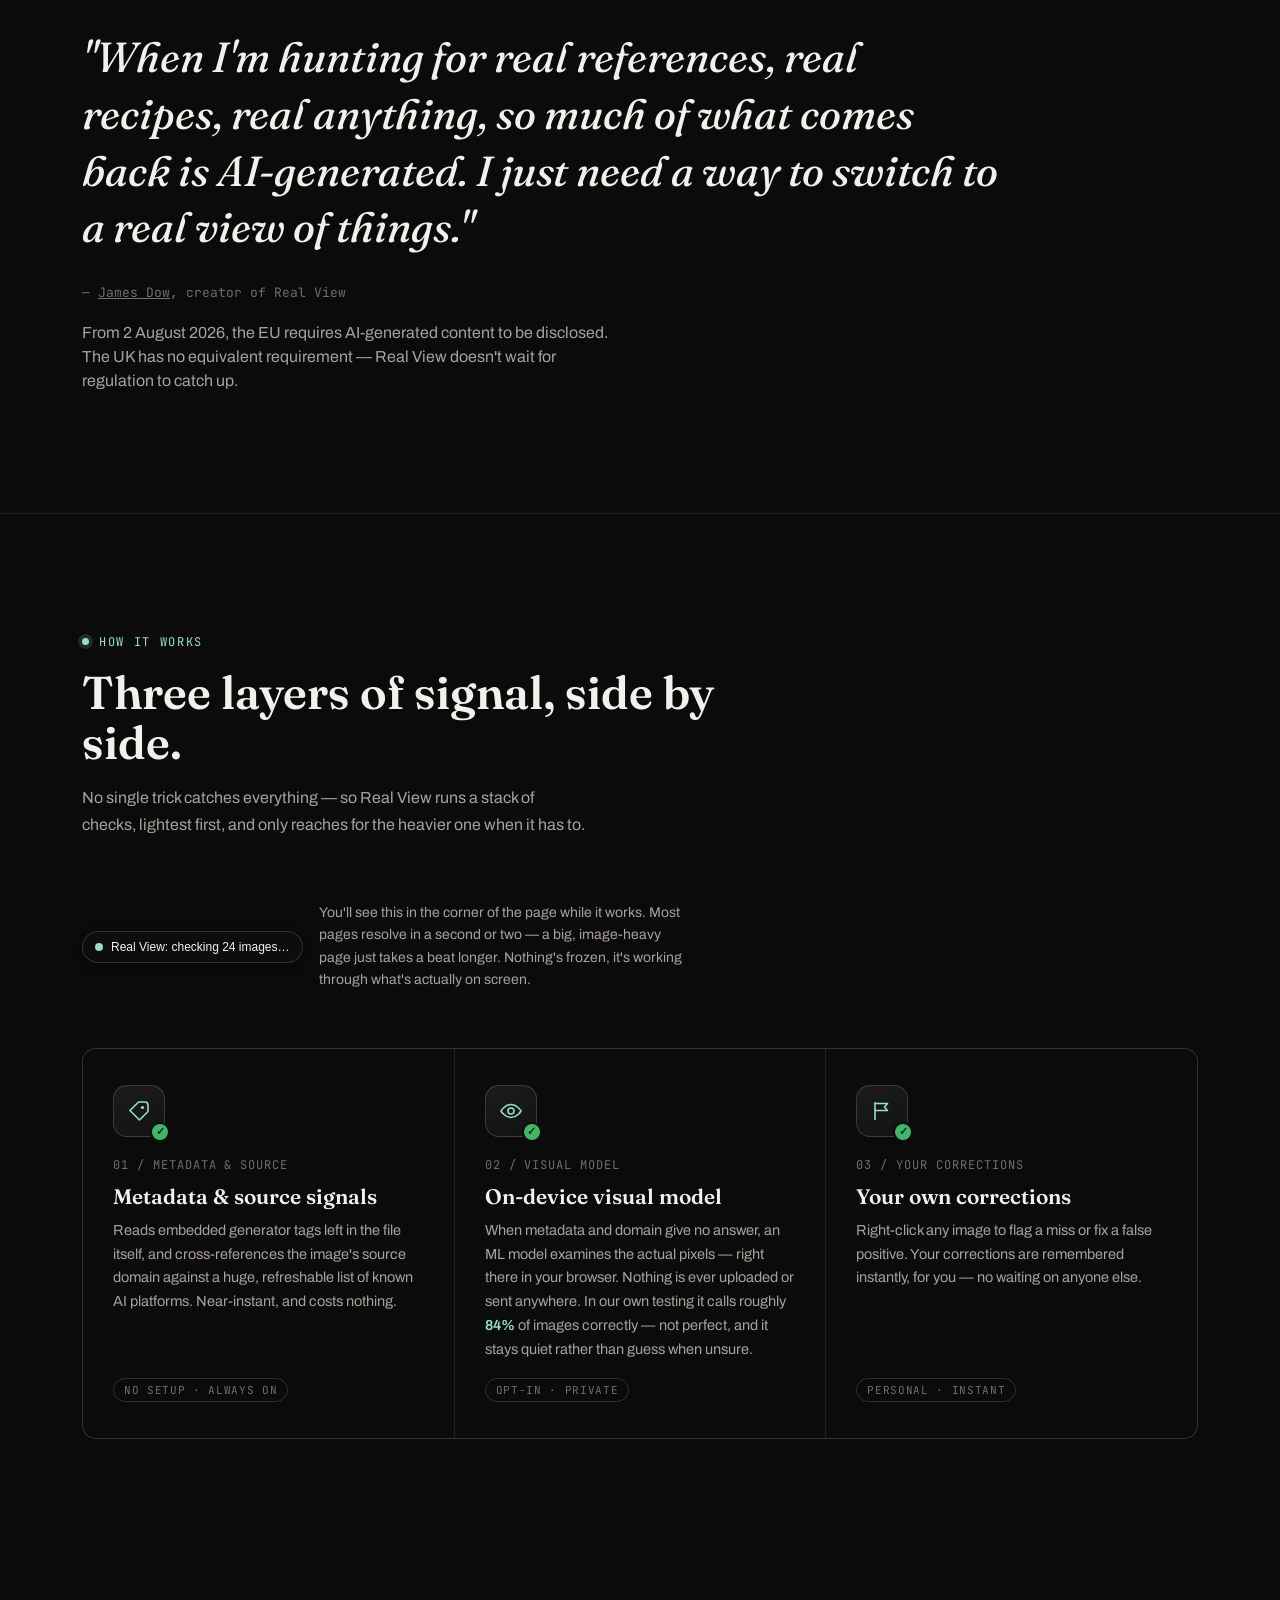
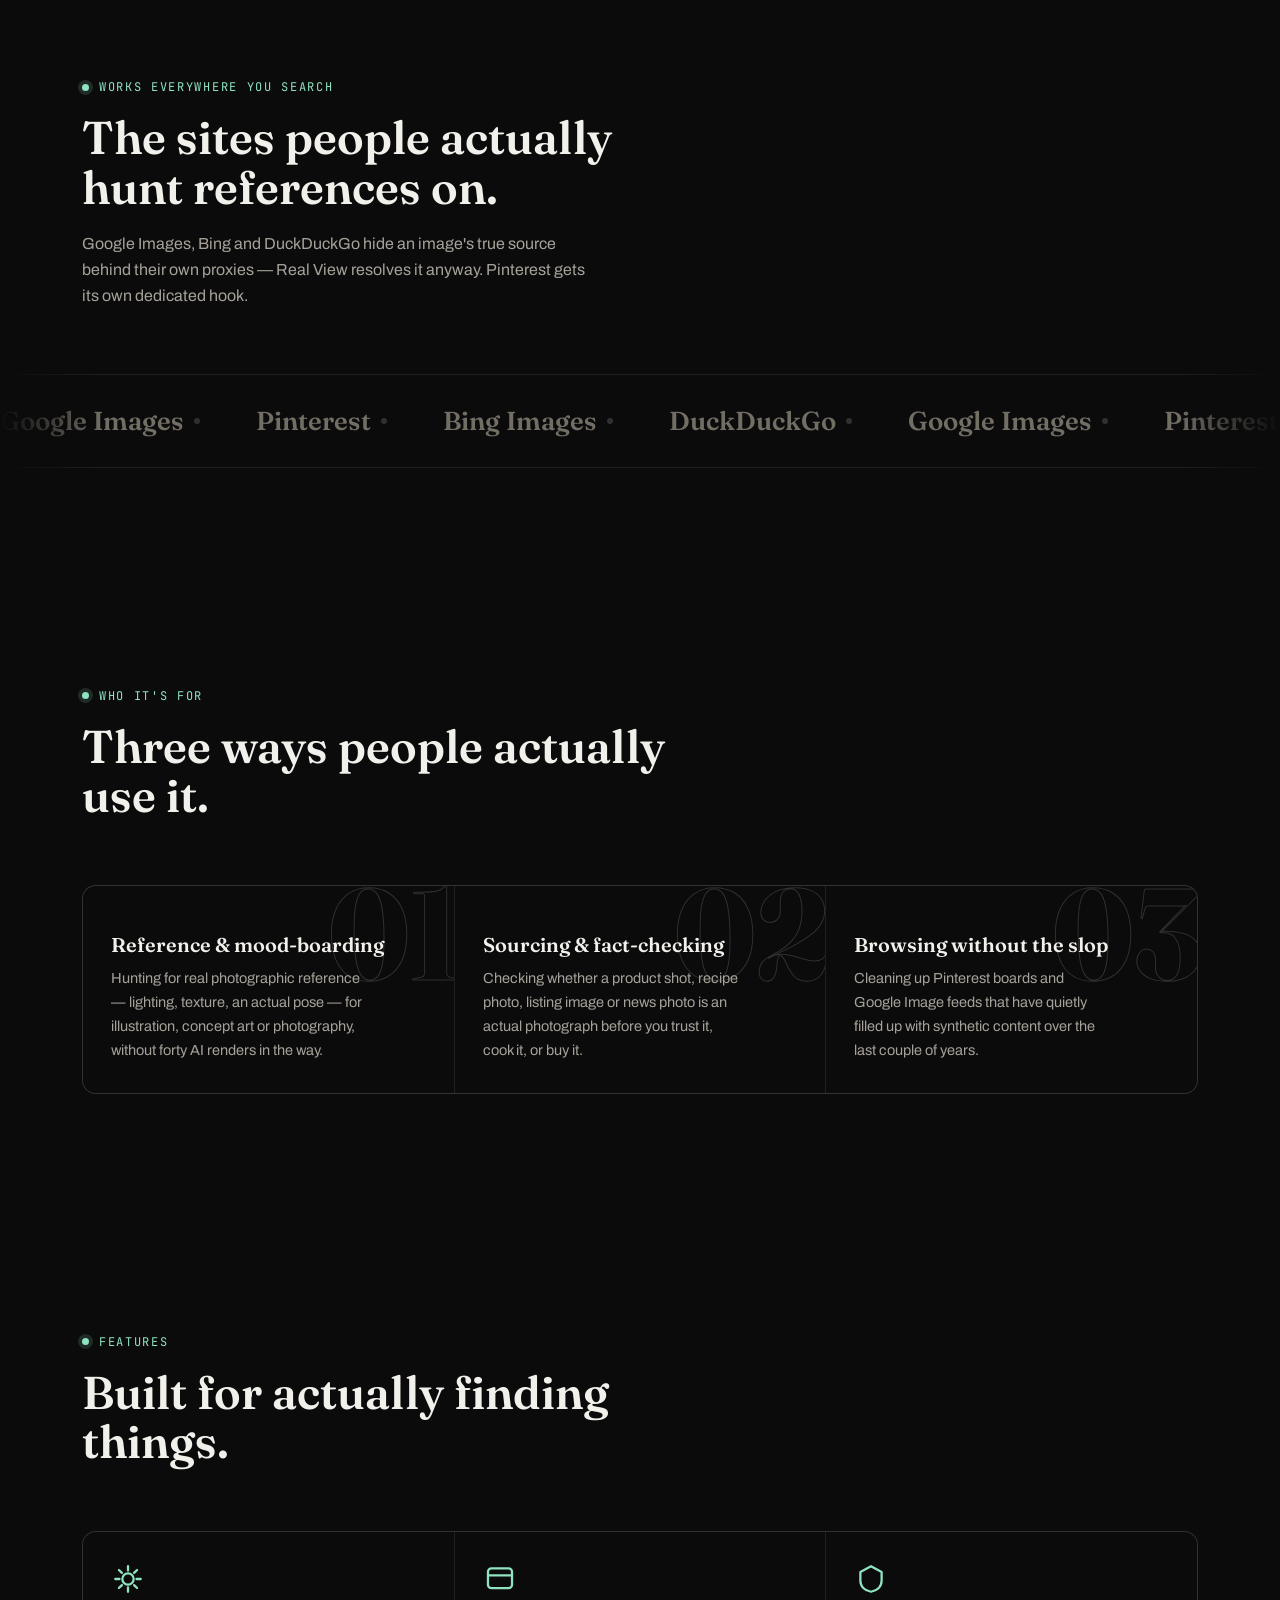
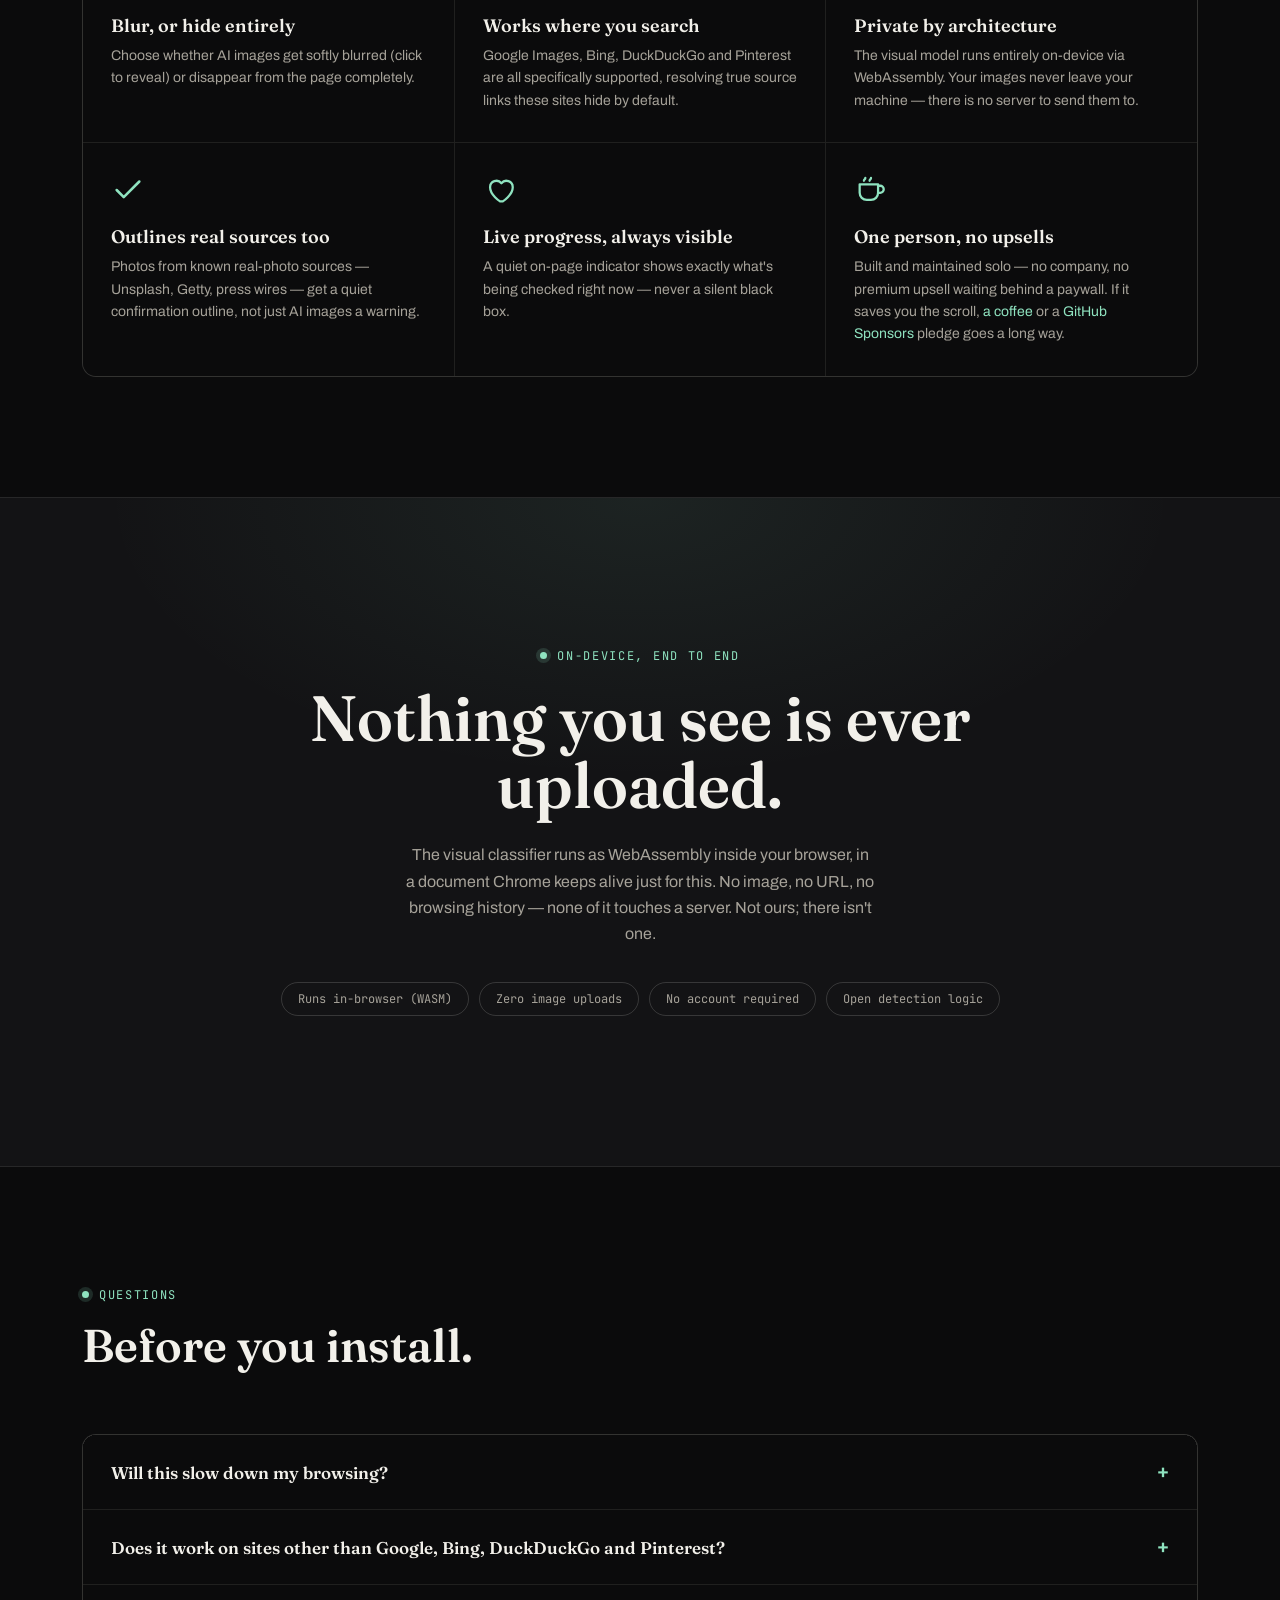
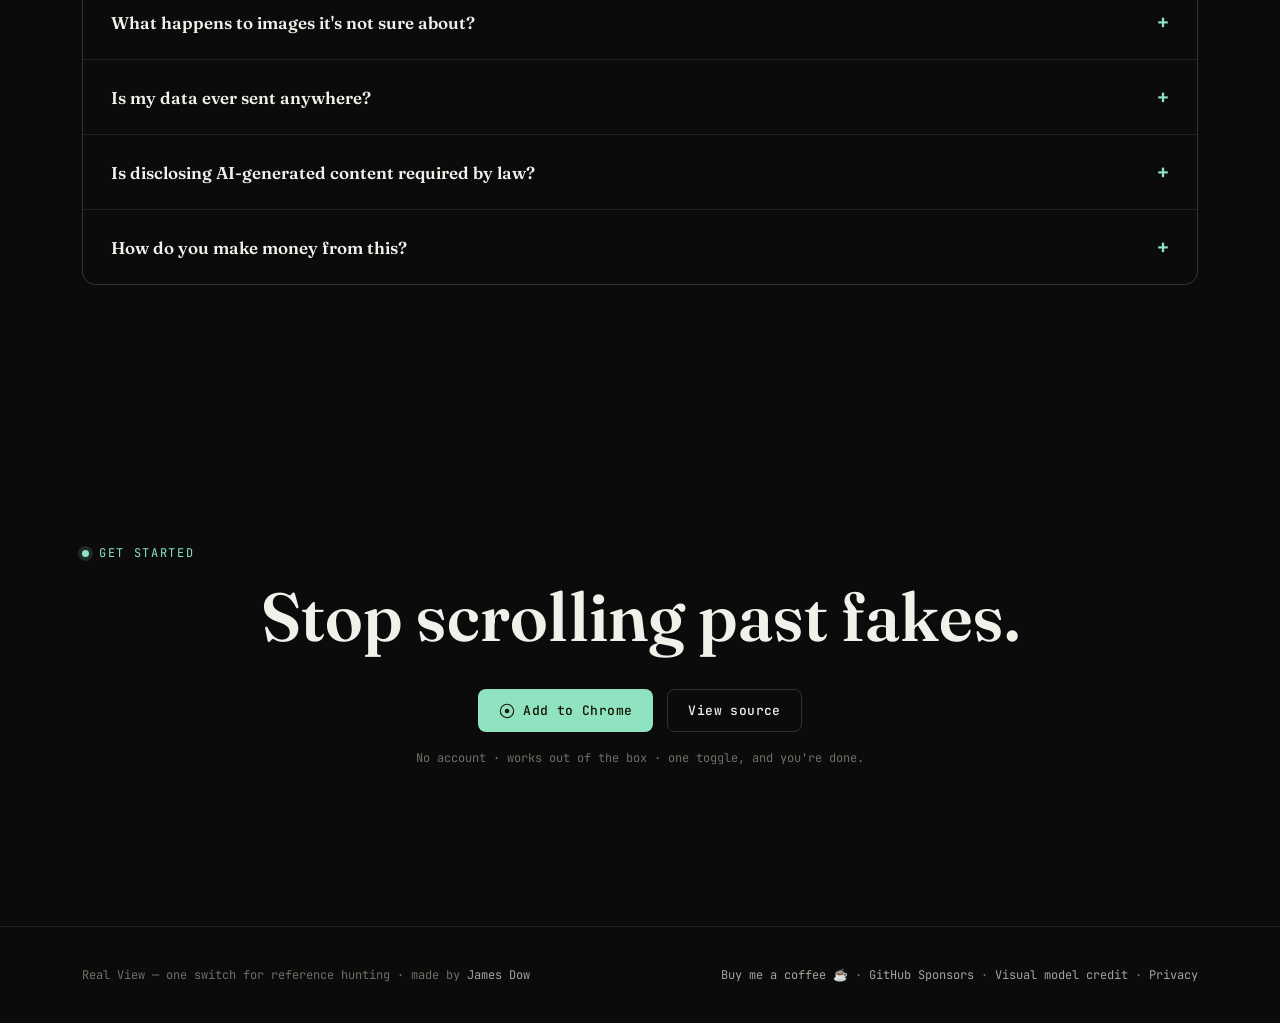
==== commit e6dc5b03: "Soften the founder quote's tone away from 'bombarded'" ====
--- a/docs/index.html
+++ b/docs/index.html
@@ -1007,7 +1007,7 @@
 
 <section class="statement">
   <div class="wrap reveal">
-    <blockquote>"When I'm hunting for real references, real recipes, real anything, I'm constantly bombarded with AI images. I just need a way to switch to a real view of things."</blockquote>
+    <blockquote>"When I'm hunting for real references, real recipes, real anything, so much of what comes back is AI-generated. I just need a way to switch to a real view of things."</blockquote>
     <div class="attribution">— <a href="https://www.linkedin.com/in/jamesscdow/" target="_blank" rel="noopener">James Dow</a>, creator of Real View</div>
     <div class="context">From 2 August 2026, the EU requires AI-generated content to be disclosed. The UK has no equivalent requirement — Real View doesn't wait for regulation to catch up.</div>
   </div>
